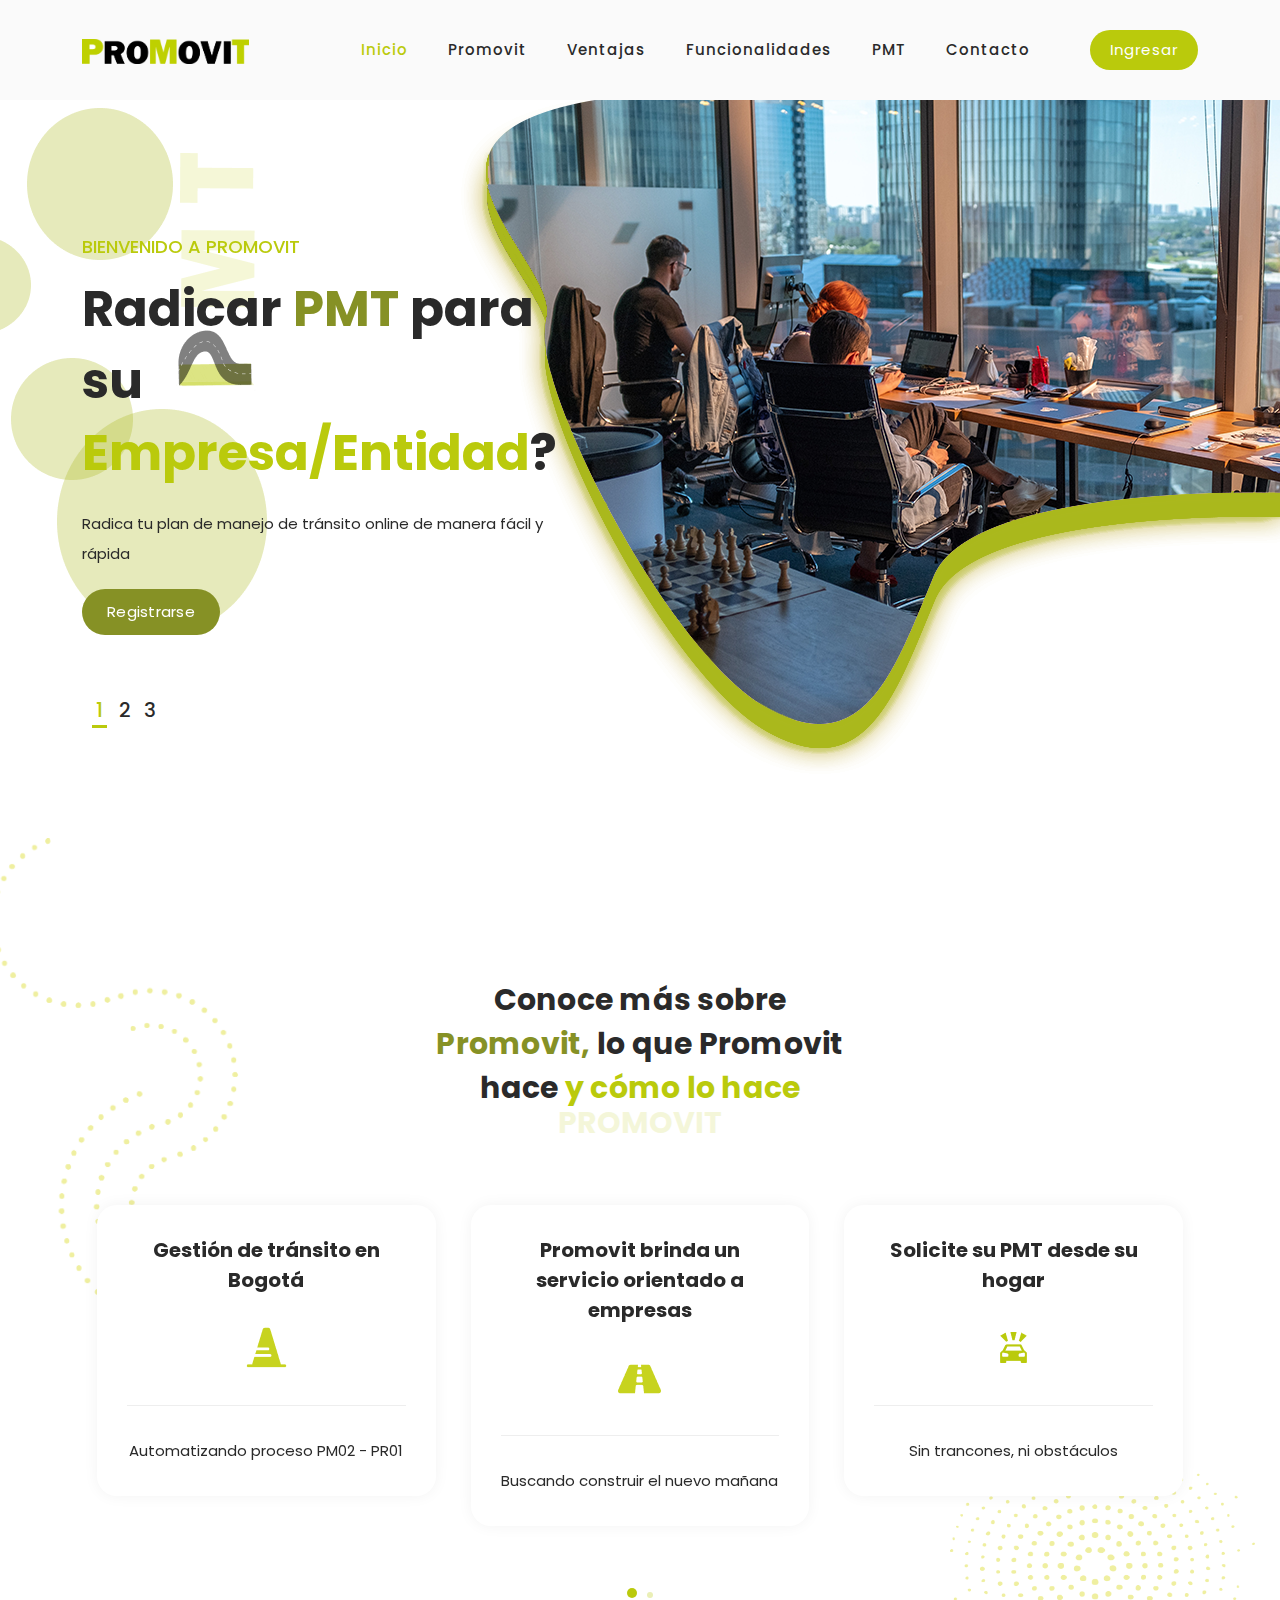
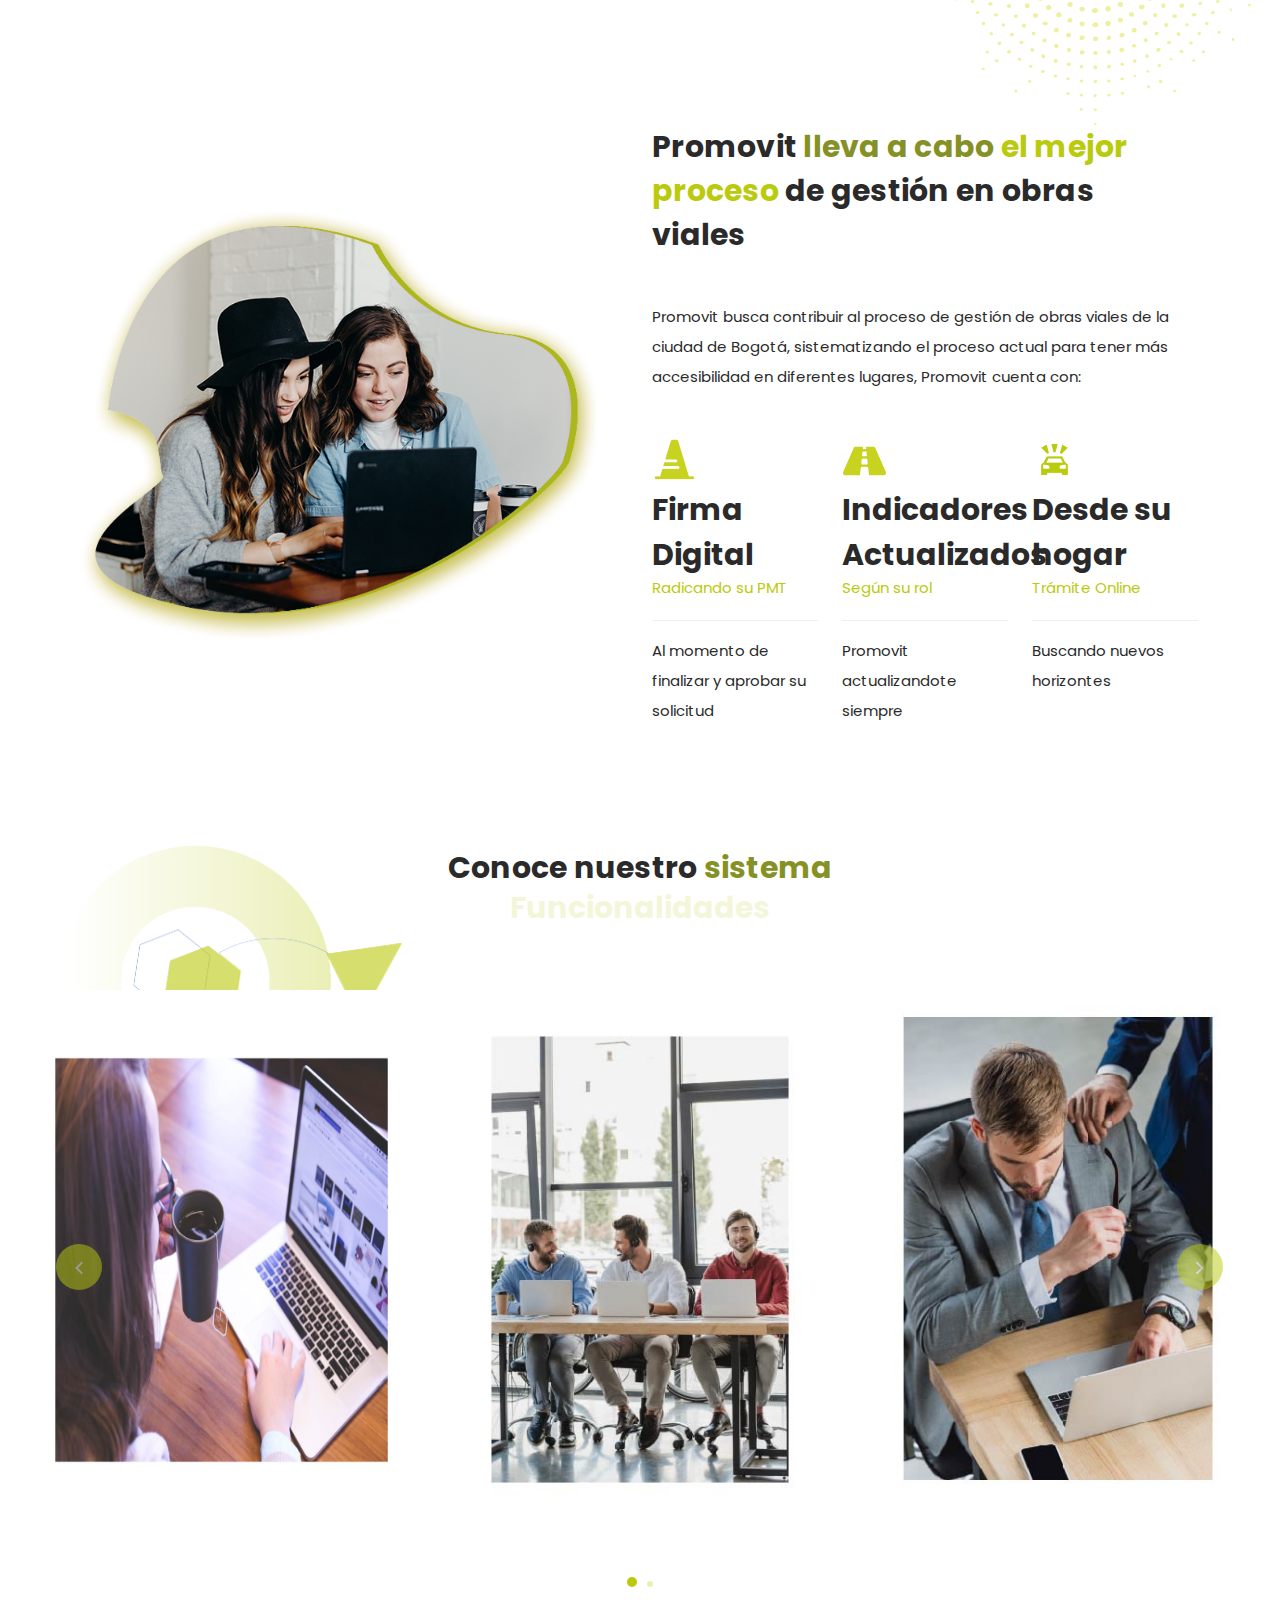
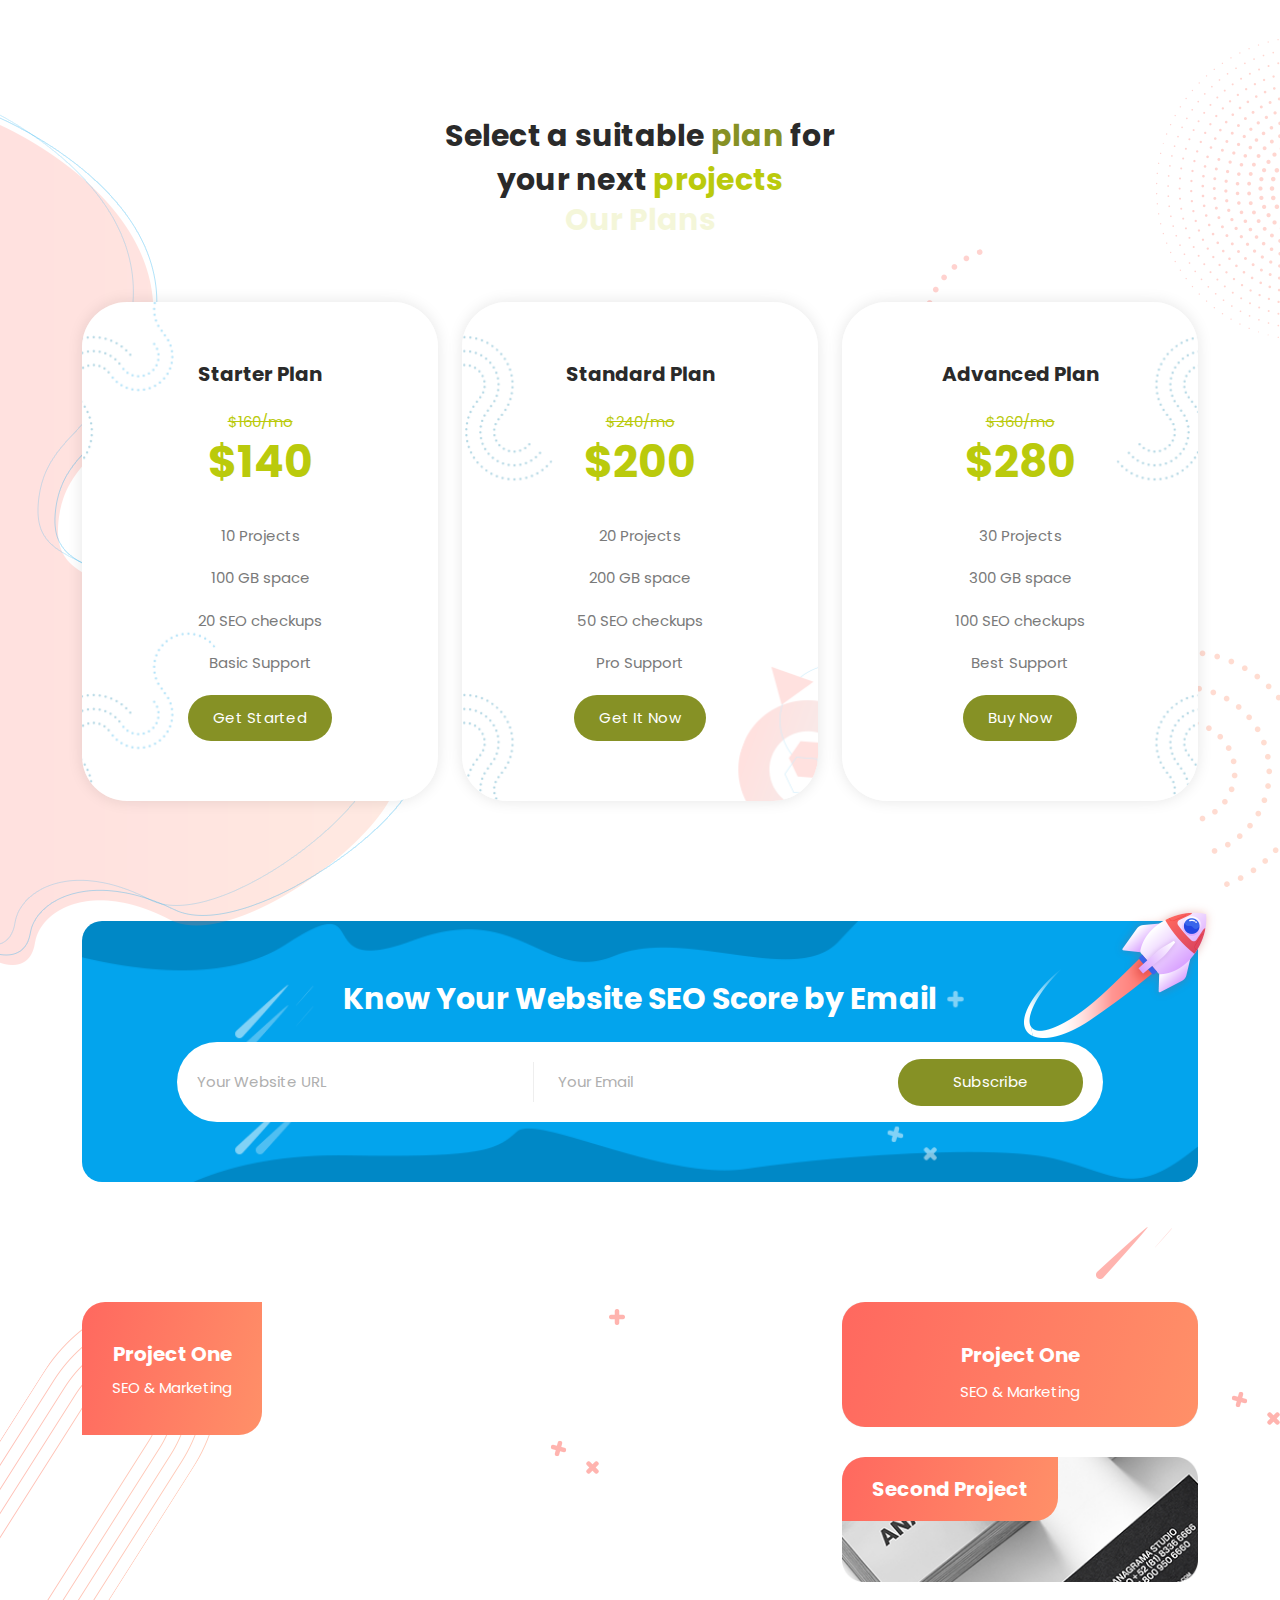
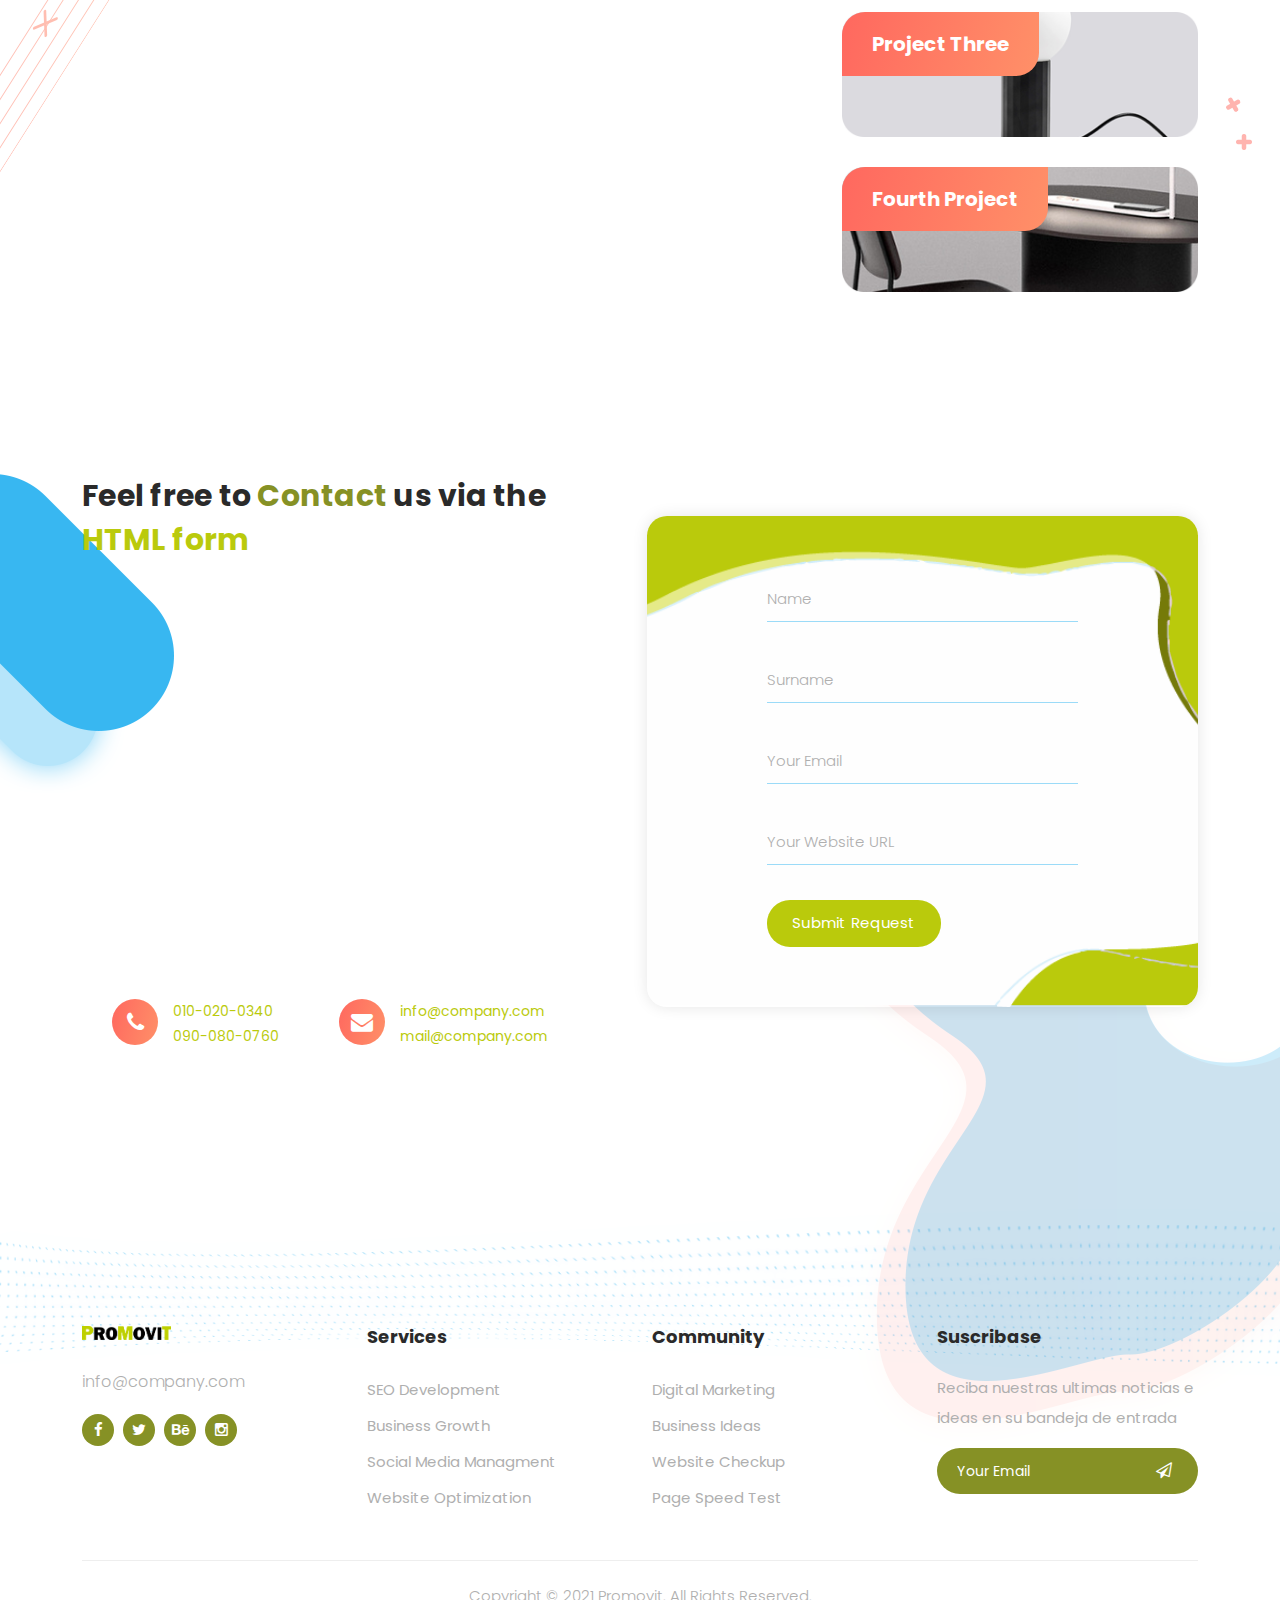
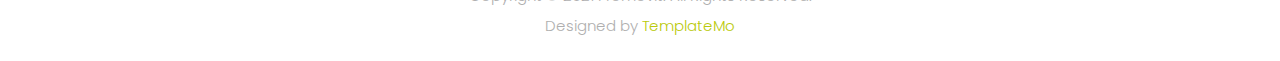
==== index.html @ 699c9194 "1. Se aumenta tamaño de logo 2. Corrección de ortografía 3. Se modifca redacción a tercera persona" ====
<!DOCTYPE html>
<html lang="en">

  <head>

    <meta charset="UTF-8">
    <meta name="viewport" content="width=device-width, initial-scale=1, shrink-to-fit=no">
    <meta name="description" content="">
    <meta name="author" content="">
    <link rel="icon" type="image/png" sizes="16x16" href="assets/images/favicon.png">
    <link rel="preconnect" href="https://fonts.gstatic.com">
    <link href="https://fonts.googleapis.com/css2?family=Poppins:wght@100;200;300;400;500;600;700;800;900&display=swap" rel="stylesheet">

    <title>Promovit</title>

    <!-- Bootstrap core CSS -->
    <link href="vendor/bootstrap/css/bootstrap.min.css" rel="stylesheet">


    <!-- Additional CSS Files -->
    <link rel="stylesheet" href="assets/css/fontawesome.css">
    <link rel="stylesheet" href="assets/css/templatemo-onix-digital.css">
    <link rel="stylesheet" href="assets/css/animated.css">
    <link rel="stylesheet" href="assets/css/owl.css">
<!--

TemplateMo 565 Onix Digital

https://templatemo.com/tm-565-onix-digital

-->
  </head>

<body>

  <!-- ***** Preloader Start ***** -->
  <div id="js-preloader" class="js-preloader">
    <div class="preloader-inner">
      <span class="dot"></span>
      <div class="dots">
        <span></span>
        <span></span>
        <span></span>
      </div>
    </div>
  </div>
  <!-- ***** Preloader End ***** -->

  <!-- ***** Header Area Start ***** -->
  <header class="header-area header-sticky wow slideInDown" data-wow-duration="0.75s" data-wow-delay="0s">
    <div class="container">
      <div class="row">
        <div class="col-12">
          <nav class="main-nav">
            <!-- ***** Logo Start ***** -->
            <a href="index.html" class="logo" style="width: 15%;">
              <img src="assets/images/logo.png">
            </a>
            <!-- ***** Logo End ***** -->
            <!-- ***** Menu Start ***** -->
            <ul class="nav">
              <li class="scroll-to-section"><a href="#top" class="active">Inicio</a></li>
              <li class="scroll-to-section"><a href="#services">Promovit</a></li>
              <li class="scroll-to-section"><a href="#about">Ventajas</a></li>
              <li class="scroll-to-section"><a href="#portfolio">Funcionalidades</a></li>
              <li class="scroll-to-section"><a href="#video">PMT</a></li> 
              <li class="scroll-to-section"><a href="#contact">Contacto</a></li> 
              <li class="scroll-to-section"><div class="main-red-button-hover"><a href="#contact">Ingresar</a></div></li> 
            </ul>        
            <a class='menu-trigger'>
                <span>Menú</span>
            </a>
            <!-- ***** Menu End ***** -->
          </nav>
        </div>
      </div>
    </div>
  </header>
  <!-- ***** Header Area End ***** -->

  <div class="main-banner" id="top">
    <div class="container">
      <div class="row">
        <div class="col-lg-12">
          <div class="row">
            <div class="col-lg-6 align-self-center">
              <div class="owl-carousel owl-banner">
                <div class="item header-text">
                  <h6>Bienvenido a Promovit</h6>
                  <h2>Radicar <em> PMT</em> para su <span>Empresa/Entidad</span>?</h2>
                  <p>Radica tu plan de manejo de tránsito online de manera fácil y rápida</p>
                  <div class="down-buttons">
                    <div class="main-blue-button-hover">
                      <a href="#contact">Registrarse</a>
                    </div>
                    
                  </div>
                </div>
                <div class="item header-text">
                  <h6>Rápido, fácil y seguro</h6>
                  <h2>Trámite <em>online</em> para <span>su comodidad</span></h2>
                  <p>Promovit te ayuda a sistematizar tus procesos</p>
                  <div class="down-buttons">
                    <div class="main-blue-button-hover">
                      <a href="#services">Nuestros servicios</a>
                    </div>
                    
                  </div>
                </div>
                <div class="item header-text">
                  <h6>Secretaría Distrital de Movilidad</h6>
                  <h2>Consulta <em>guía </em> de radicación <span>PMT</span></h2>
                  <p>Por favor <a rel="nofollow" href="https://www.movilidadbogota.gov.co/web/pmt" target="_blank">consulte guía</a> de radicación en la página oficial de la Secretaría Distrital de Movilidad</p>
                  <div class="down-buttons">
                    <div class="main-blue-button-hover">
                      <a href="#video">Guías de Radicación</a>
                    </div>
                    
                  </div>
                </div>
              </div>
            </div>
          </div>
        </div>
      </div>
    </div>
  </div>

  <div id="services" class="our-services section">
    <div class="services-right-dec">
      <img src="assets/images/services-right-dec.png" alt="">
    </div>
    <div class="container">
      <div class="services-left-dec">
        <img src="assets/images/services-left-dec.png" alt="">
      </div>
      <div class="row">
        <div class="col-lg-6 offset-lg-3">
          <div class="section-heading">
            <h2>Conoce más sobre <em>Promovit,</em> lo que Promovit hace <span>y cómo lo hace</span></h2>
            <span>PROMOVIT</span>
          </div>
        </div>
      </div>
      <div class="row">
        <div class="col-lg-12">
          <div class="owl-carousel owl-services">
            <div class="item">
            

              <h4>Gestión de tránsito en Bogotá</h4>
              <div class="icon"><img src="assets/images/service-icon-01.png" alt=""></div>
              <p>Automatizando proceso PM02 - PR01</p>
            </div>
            <div class="item">
              <h4>Promovit brinda un servicio orientado a empresas</h4>
              <div class="icon"><img src="assets/images/service-icon-02.png" alt=""></div>
              <p>Buscando construir el nuevo mañana</p>
            </div>
            <div class="item">
              <h4>Solicite su PMT desde su hogar</h4>
              <div class="icon"><img src="assets/images/service-icon-03.png" alt=""></div>
              <p>Sin trancones, ni obstáculos</p>
            </div>
            <div class="item">
              <h4>Promovit sistematiza tus procesos de gestión</h4>
              <div class="icon"><img src="assets/images/service-icon-04.png" alt=""></div>
              <p>Mejorando la gestión de tránsito y movilidad</p>
            </div>
            <div class="item">
              <h4>Promovit cuenta con última tecnología</h4>
              <div class="icon"><img src="assets/images/service-icon-05.png" alt=""></div>
              <p>Buscando una mejora continúa</p>
            </div>
            <div class="item">
              <h4>Conozca más sobre Promovit</h4>
              <div class="icon"><img src="assets/images/service-icon-06.png" alt=""></div>
              <p>Priorizate, Promovit se compromete a dar lo mejor</p>
            </div>
          </div>
        </div>
      </div>
    </div>
  </div>

  <div id="about" class="about-us section">
    <div class="container">
      <div class="row">
        <div class="col-lg-6 align-self-center">
          <div class="left-image">
            <img src="assets/images/about-left-image.png" alt="Two Girls working together">
          </div>
        </div>
        <div class="col-lg-6">
          <div class="section-heading">
            <h2>Promovit <em>lleva a cabo </em>  <span>el mejor proceso </span> de gestión en obras viales</h2>
            <p>Promovit busca contribuir al proceso de gestión de obras viales de la ciudad de Bogotá, sistematizando el proceso actual
               para tener más accesibilidad en diferentes lugares, Promovit cuenta con:</p>
           
              <div class="row">
              <div class="col-lg-4">
                <div class="fact-item">
                  <div class="count-area-content">
                    <div class="icon">
                      <img src="assets/images/service-icon-01.png" alt="">
                    </div>
                    <div class="count-digit">Firma Digital</div>
                    <div class="count-title">Radicando su PMT</div>
                    <p>Al momento de finalizar y aprobar su solicitud</p>
                  </div>
                </div>
              </div>
              <div class="col-lg-4">
                <div class="fact-item">
                  <div class="count-area-content">
                    <div class="icon">
                      <img src="assets/images/service-icon-02.png" alt="">
                    </div>
                    <div class="count-digit">Indicadores Actualizados</div>
                    <div class="count-title">Según su rol</div>
                    <p>Promovit actualizandote siempre</p>
                  </div>
                </div>
              </div>
              <div class="col-lg-4">
                <div class="fact-item">
                  <div class="count-area-content">
                    <div class="icon">
                      <img src="assets/images/service-icon-03.png" alt="">
                    </div>
                    <div class="count-digit">Desde su hogar</div>
                    <div class="count-title">Trámite Online</div>
                    <p>Buscando nuevos horizontes</p>
                  </div>
                </div>
              </div>
            </div>
          </div>
        </div>
      </div>
    </div>
  </div>

  <div id="portfolio" class="our-portfolio section">
    <div class="portfolio-left-dec">
      <img src="assets/images/portfolio-left-dec.png" alt="">
    </div>
    <div class="container">
      <div class="row">
        <div class="col-lg-6 offset-lg-3">
          <div class="section-heading">
            <h2>Conoce nuestro <em>sistema</em> </h2>
            <span>Funcionalidades</span>
          </div>
        </div>
      </div>
    </div>
    <div class="container-fluid">
      <div class="row">
        <div class="col-lg-12">
          <div class="owl-carousel owl-portfolio">
            <div class="item">
              <div class="thumb">
                <img src="assets/images/ssp095.jpg" alt="">
                <div class="hover-effect">
                  <div class="inner-content">
                    <a rel="sponsored" href="https://templatemo.com/tm-564-plot-listing" target="_parent"><h4>Radicación PMT's</h4></a>
                    <span>De forma online radica nuevos PMT's.</span>
                  </div>
                </div>
              </div>
            </div>
            <div class="item">
              <div class="thumb">
                <img src="assets/images/secutiry.jpg" alt="">
                <div class="hover-effect">
                  <div class="inner-content">
                    <a href="#"><h4>Gestión de usuarios</h4></a>
                    <span>Registra usuarios y asignale un rol de acuerdo al proceso que realicen.</span>
                  </div>
                </div>
              </div>
            </div>
            <div class="item">
              <div class="thumb">
                <img src="assets/images/revision.jpg" alt="">
                <div class="hover-effect">
                  <div class="inner-content">
                    <a rel="sponsored" href="https://templatemo.com/tm-562-space-dynamic" target="_parent"><h4>Revisión de PMT's</h4></a>
                    <span>Tus ingenieros podrán revisar de forma ágil y rápida los PMT's cargados</span>
                  </div>
                </div>
              </div>
            </div>
            <div class="item">
              <div class="thumb">
                <img src="assets/images/signed.jpg" alt="">
                <div class="hover-effect">
                  <div class="inner-content">
                    <a href="#"><h4>Firma digital</h4></a>
                    <span>Para que tus PMT's aprobados sean válidos, firmalos desde Promovit.</span>
                  </div>
                </div>
              </div>
            </div>
            <div class="item">
              <div class="thumb">
                <img src="assets/images/email.jpg" alt="">
                <div class="hover-effect">
                  <div class="inner-content">
                    <a href="#"><h4>Notificación PMT's aprobados</h4></a>
                    <span>Envía correo automático cuando un PMT sea aprobado.</span>
                  </div>
                </div>
              </div>
            </div>
            <div class="item">
              <div class="thumb">
                <img src="assets/images/indicador.jpg" alt="">
                <div class="hover-effect">
                  <div class="inner-content">
                    <a href="#"><h4>Indicadores</h4></a>
                    <span>Promovit te permite visualizar cuantos PMT's han sido aprobados, cuantos no o cuantos estan pendientes.</span>
                  </div>
                </div>
              </div>
            </div>
            
          </div>
        </div>
      </div>
    </div>
  </div>

  <div id="pricing" class="pricing-tables">
    <div class="tables-left-dec">
      <img src="assets/images/tables-left-dec.png" alt="">
    </div>
    <div class="tables-right-dec">
      <img src="assets/images/tables-right-dec.png" alt="">
    </div>
    <div class="container">
      <div class="row">
        <div class="col-lg-6 offset-lg-3">
          <div class="section-heading">
            <h2>Select a suitable <em>plan</em> for your next <span>projects</span></h2>
            <span>Our Plans</span>
          </div>
        </div>
      </div>
      <div class="row">
        <div class="col-lg-4">
          <div class="item first-item">
            <h4>Starter Plan</h4>
            <em>$160/mo</em>
            <span>$140</span>
            <ul>
              <li>10 Projects</li>
              <li>100 GB space</li>
              <li>20 SEO checkups</li>
              <li>Basic Support</li>
            </ul>
            <div class="main-blue-button-hover">
              <a href="#">Get Started</a>
            </div>
          </div>
        </div>
        <div class="col-lg-4">
          <div class="item second-item">
            <h4>Standard Plan</h4>
            <em>$240/mo</em>
            <span>$200</span>
            <ul>
              <li>20 Projects</li>
              <li>200 GB space</li>
              <li>50 SEO checkups</li>
              <li>Pro Support</li>
            </ul>
            <div class="main-blue-button-hover">
              <a href="#">Get it Now</a>
            </div>
          </div>
        </div>
        <div class="col-lg-4">
          <div class="item third-item">
            <h4>Advanced Plan</h4>
            <em>$360/mo</em>
            <span>$280</span>
            <ul>
              <li>30 Projects</li>
              <li>300 GB space</li>
              <li>100 SEO checkups</li>
              <li>Best Support</li>
            </ul>
            <div class="main-blue-button-hover">
              <a href="#">Buy Now</a>
            </div>
          </div>
        </div>
      </div>
    </div>
  </div>

  <div id="subscribe" class="subscribe">
    <div class="container">
      <div class="row">
        <div class="col-lg-12">
          <div class="inner-content">
            <div class="row">
              <div class="col-lg-10 offset-lg-1">
                <h2>Know Your Website SEO Score by Email</h2>
                <form id="subscribe" action="" method="get">
                  <input type="text" name="website" id="website" placeholder="Your Website URL" required="">
                  <input type="text" name="email" id="email" pattern="[^ @]*@[^ @]*" placeholder="Your Email" required="">
                  <button type="submit" id="form-submit" class="main-button ">Subscribe</button>
                </form>
              </div>
            </div>
          </div>
        </div>
      </div>
    </div>
  </div>

  <div id="video" class="our-videos section">
    <div class="videos-left-dec">
      <img src="assets/images/videos-left-dec.png" alt="">
    </div>
    <div class="videos-right-dec">
      <img src="assets/images/videos-right-dec.png" alt="">
    </div>
    <div class="container">
      <div class="row">
        <div class="col-lg-12">
          <div class="naccs">
            <div class="grid">
              <div class="row">
                <div class="col-lg-8">
                  <ul class="nacc">
                    <li class="active">
                      <div>
                        <div class="thumb">
                          <iframe width="100%" height="auto" src="https://www.youtube.com/embed/JynGuQx4a1Y" title="YouTube video player" frameborder="0" allow="accelerometer; autoplay; clipboard-write; encrypted-media; gyroscope; picture-in-picture" allowfullscreen></iframe>
                          <div class="overlay-effect">
                            <a href="#"><h4>Project One</h4></a>
                            <span>SEO &amp; Marketing</span>
                          </div>
                        </div>
                      </div>
                    </li>
                    <li>
                      <div>
                        <div class="thumb">
                          <iframe width="100%" height="auto" src="https://www.youtube.com/embed/RdJBSFpcO4M" title="YouTube video player" frameborder="0" allow="accelerometer; autoplay; clipboard-write; encrypted-media; gyroscope; picture-in-picture" allowfullscreen></iframe>
                          <div class="overlay-effect">
                            <a href="#"><h4>Second Project</h4></a>
                            <span>Advertising &amp; Marketing</span>
                          </div>
                        </div>
                      </div>
                    </li>
                    <li>
                      <div>
                        <div class="thumb">
                          <iframe width="100%" height="auto" src="https://www.youtube.com/embed/ZlfAjbQiL78" title="YouTube video player" frameborder="0" allow="accelerometer; autoplay; clipboard-write; encrypted-media; gyroscope; picture-in-picture" allowfullscreen></iframe>
                          <div class="overlay-effect">
                            <a href="#"><h4>Project Three</h4></a>
                            <span>Digital &amp; Marketing</span>
                          </div>
                        </div>
                      </div>
                    </li>
                    <li>
                      <div>
                        <div class="thumb">
                          <iframe width="100%" height="auto" src="https://www.youtube.com/embed/mx1WseE7-0Y" title="YouTube video player" frameborder="0" allow="accelerometer; autoplay; clipboard-write; encrypted-media; gyroscope; picture-in-picture" allowfullscreen></iframe>
                          <div class="overlay-effect">
                            <a href="#"><h4>Fourth Project</h4></a>
                            <span>SEO &amp; Advertising</span>
                          </div>
                        </div>
                      </div>
                    </li>
                  </ul>
                </div>
                <div class="col-lg-4">
                  <div class="menu">
                    <div class="active">
                      <div class="thumb">
                        <img src="assets/images/video-thumb-01.png" alt="">
                        <div class="inner-content">
                          <h4>Project One</h4>
                          <span>SEO &amp; Marketing</span>
                        </div>
                      </div>
                    </div>
                    <div>
                      <div class="thumb">
                        <img src="assets/images/video-thumb-02.png" alt="">
                        <div class="inner-content">
                          <h4>Second Project</h4>
                          <span>Advertising &amp; Marketing</span>
                        </div>
                      </div>
                    </div>
                    <div>
                      <div class="thumb">
                        <img src="assets/images/video-thumb-03.png" alt="Marketing">
                        <div class="inner-content">
                          <h4>Project Three</h4>
                          <span>Digital &amp; Marketing</span>
                        </div>
                      </div>
                    </div>
                    <div>
                      <div class="thumb">
                        <img src="assets/images/video-thumb-04.png" alt="SEO Work">
                        <div class="inner-content">
                          <h4>Fourth Project</h4>
                          <span>SEO &amp; Advertising</span>
                        </div>
                      </div>
                    </div>
                  </div>
                </div>             
              </div>
            </div>
          </div>
        </div>
      </div>
    </div>
  </div>

  <div id="contact" class="contact-us section">
    <div class="container">
      <div class="row">
        <div class="col-lg-7">
          <div class="section-heading">
            <h2>Feel free to <em>Contact</em> us via the <span>HTML form</span></h2>
            <div id="map">
              <iframe src="https://maps.google.com/maps?q=Av.+L%C3%BAcio+Costa,+Rio+de+Janeiro+-+RJ,+Brazil&t=&z=13&ie=UTF8&iwloc=&output=embed" width="100%" height="360px" frameborder="0" style="border:0" allowfullscreen=""></iframe>
            </div>
            <div class="info">
              <span><i class="fa fa-phone"></i> <a href="#">010-020-0340<br>090-080-0760</a></span>
              <span><i class="fa fa-envelope"></i> <a href="#">info@company.com<br>mail@company.com</a></span>
            </div>
          </div>
        </div>
        <div class="col-lg-5 align-self-center">
          <form id="contact" action="" method="get">
            <div class="row">
              <div class="col-lg-12">
                <fieldset>
                  <input type="name" name="name" id="name" placeholder="Name" autocomplete="on" required>
                </fieldset>
              </div>
              <div class="col-lg-12">
                <fieldset>
                  <input type="surname" name="surname" id="surname" placeholder="Surname" autocomplete="on" required>
                </fieldset>
              </div>
              <div class="col-lg-12">
                <fieldset>
                  <input type="text" name="email" id="email" pattern="[^ @]*@[^ @]*" placeholder="Your Email" required="">
                </fieldset>
              </div>
              <div class="col-lg-12">
                <fieldset>
                  <input type="text" name="website" id="website" placeholder="Your Website URL" required="">
                </fieldset>
              </div>
              <div class="col-lg-12">
                <fieldset>
                  <button type="submit" id="form-submit" class="main-button">Submit Request</button>
                </fieldset>
              </div>
            </div>
          </form>
        </div>
      </div>
    </div>
    <div class="contact-dec">
      <img src="assets/images/contact-dec.png" alt="">
    </div>
    <div class="contact-left-dec">
      <img src="assets/images/contact-left-dec.png" alt="">
    </div>
  </div>

  <div class="footer-dec">
    <img src="assets/images/footer-dec.png" alt="">
  </div>

  <footer>
    <div class="container">
      <div class="row">
        <div class="col-lg-3">
          <div class="about footer-item">
            <div class="logo">
              <a href="#"><img src="assets/images/logo.png" alt="Onix Digital TemplateMo"></a>
            </div>
            <a href="#">info@company.com</a>
            <ul>
              <li><a href="#"><i class="fa fa-facebook"></i></a></li>
              <li><a href="#"><i class="fa fa-twitter"></i></a></li>
              <li><a href="#"><i class="fa fa-behance"></i></a></li>
              <li><a href="#"><i class="fa fa-instagram"></i></a></li>
            </ul>
          </div>
        </div>
        <div class="col-lg-3">
          <div class="services footer-item">
            <h4>Services</h4>
            <ul>
              <li><a href="#">SEO Development</a></li>
              <li><a href="#">Business Growth</a></li>
              <li><a href="#">Social Media Managment</a></li>
              <li><a href="#">Website Optimization</a></li>
            </ul>
          </div>
        </div>
        <div class="col-lg-3">
          <div class="community footer-item">
            <h4>Community</h4>
            <ul>
              <li><a href="#">Digital Marketing</a></li>
              <li><a href="#">Business Ideas</a></li>
              <li><a href="#">Website Checkup</a></li>
              <li><a href="#">Page Speed Test</a></li>
            </ul>
          </div>
        </div>
        <div class="col-lg-3">
          <div class="subscribe-newsletters footer-item">
            <h4>Suscribase</h4>
            <p>Reciba nuestras ultimas noticias e ideas en su bandeja de entrada</p>
            <form action="#" method="get">
              <input type="text" name="email" id="email" pattern="[^ @]*@[^ @]*" placeholder="Your Email" required="">
              <button type="submit" id="form-submit" class="main-button "><i class="fa fa-paper-plane-o"></i></button>
            </form>
          </div>
        </div>
        <div class="col-lg-12">
          <div class="copyright">
            <p>Copyright © 2021 Promovit. All Rights Reserved. 
            <br>
            Designed by <a rel="nofollow" href="https://templatemo.com" title="free CSS templates">TemplateMo</a></p>
          </div>
        </div>
      </div>
    </div>
  </footer>

  <!-- Scripts -->
  <script src="vendor/jquery/jquery.min.js"></script>
  <script src="vendor/bootstrap/js/bootstrap.bundle.min.js"></script>
  <script src="assets/js/owl-carousel.js"></script>
  <script src="assets/js/animation.js"></script>
  <script src="assets/js/imagesloaded.js"></script>
  <script src="assets/js/custom.js"></script>

  <script>
  // Acc
    $(document).on("click", ".naccs .menu div", function() {
      var numberIndex = $(this).index();

      if (!$(this).is("active")) {
          $(".naccs .menu div").removeClass("active");
          $(".naccs ul li").removeClass("active");

          $(this).addClass("active");
          $(".naccs ul").find("li:eq(" + numberIndex + ")").addClass("active");

          var listItemHeight = $(".naccs ul")
            .find("li:eq(" + numberIndex + ")")
            .innerHeight();
          $(".naccs ul").height(listItemHeight + "px");
        }
    });
  </script>
</body>
</html>
---- assets/css/templatemo-onix-digital.css ----
/*

TemplateMo 565 Onix Digital

https://templatemo.com/tm-565-onix-digital


------------------------------------------------
Table of contents
------------------------------------------------
01. font & reset css
02. reset
03. global styles
04. header
05. banner
06. features
07. testimonials
08. contact
09. footer
10. preloader
11. search
12. portfolio

--------------------------------------------- */
/* 
---------------------------------------------
font & reset css
--------------------------------------------- 
*/
@import url('https://fonts.googleapis.com/css2?family=Poppins:wght@100;200;300;400;500;600;700;800;900&display=swap');
/* 
---------------------------------------------
reset
--------------------------------------------- 
*/
html, body, div, span, applet, object, iframe, h1, h2, h3, h4, h5, h6, p, blockquote, div
pre, a, abbr, acronym, address, big, cite, code, del, dfn, em, font, img, ins, kbd, q,
s, samp, small, strike, strong, sub, sup, tt, var, b, u, i, center, dl, dt, dd, ol, ul, li,
figure, header, nav, section, article, aside, footer, figcaption {
  margin: 0;
  padding: 0;
  border: 0;
  outline: 0;
}

/* clear fix */
.grid:after {
  content: '';
  display: block;
  clear: both;
}

/* ---- .grid-item ---- */

.grid-sizer,
.grid-item {
  width: 50%;
}

.grid-item {
  float: left;
}

.grid-item img {
  display: block;
  max-width: 100%;
}

.clearfix:after {
  content: ".";
  display: block;
  clear: both;
  visibility: hidden;
  line-height: 0;
  height: 0;
}

.clearfix {
  display: inline-block;
}

html[xmlns] .clearfix {
  display: block;
}

* html .clearfix {
  height: 1%;
}

ul, li {
  padding: 0;
  margin: 0;
  list-style: none;
}

header, nav, section, article, aside, footer, hgroup {
  display: block;
}

* {
  box-sizing: border-box;
}

html, body {
  font-family: 'Poppins', sans-serif;
  font-weight: 400;
  background-color: #fff;
  -ms-text-size-adjust: 100%;
  -webkit-font-smoothing: antialiased;
  -moz-osx-font-smoothing: grayscale;
}

a {
  text-decoration: none !important;
}

h1, h2, h3, h4, h5, h6 {
  margin-top: 0px;
  margin-bottom: 0px;
}

ul {
  margin-bottom: 0px;
}

p {
  font-size: 15px;
  line-height: 30px;
  color: #2a2a2a;
}

img {
  width: 100%;
  overflow: hidden;
}

/* 
---------------------------------------------
global styles
--------------------------------------------- 
*/
html,
body {
  background: #fff;
  font-family: 'Poppins', sans-serif;
}

::selection {
  background: #869125;
  color: #fff;
}

::-moz-selection {
  background: #869125;
  color: #fff;
}

@media (max-width: 991px) {
  html, body {
    overflow-x: hidden;
  }
  .mobile-top-fix {
    margin-top: 30px;
    margin-bottom: 0px;
  }
  .mobile-bottom-fix {
    margin-bottom: 30px;
  }
  .mobile-bottom-fix-big {
    margin-bottom: 60px;
  }
}

.page-section {
  margin-top: 120px;
}

.section-heading h2 {
  font-size: 30px;
  /* text-transform: capitalize; */
  color: #2a2a2a;
  font-weight: 700;
  letter-spacing: 0.25px;
  position: relative;
  z-index: 2;
  line-height: 44px;
  margin-bottom: -5px;
}

.section-heading h2 em {
  font-style: normal;
  color: #869125;
}

.section-heading h2 span {
  color: #BACA0C;
  font-weight: 700;
  opacity: 1;
  /* text-transform: capitalize; */
}

.section-heading span {
  font-size: 30px;
  /* text-transform: uppercase; */
  font-weight: 700;
  color: #BACA0C;
  opacity: 0.15;
}

.main-blue-button a {
  display: inline-block;
  background-color: #869125;
  font-size: 15px;
  font-weight: 400;
  color: #fff;
  text-transform: capitalize;
  padding: 12px 25px;
  border-radius: 23px;
  letter-spacing: 0.25px;
}

.main-blue-button-hover a {
  display: inline-block;
  background-color: #869125;
  font-size: 15px;
  font-weight: 400;
  color: #fff;
  text-transform: capitalize;
  padding: 12px 25px;
  border-radius: 23px;
  letter-spacing: 0.25px;
  transition: all .3s;
}

.main-blue-button-hover a:hover {
  background-color: #BACA0C;
}

.main-red-button a {
  display: inline-block;
  background-color: #BACA0C;
  font-size: 15px;
  font-weight: 400;
  color: #fff;
  text-transform: capitalize;
  padding: 12px 25px;
  border-radius: 23px;
  letter-spacing: 0.25px;
}

.main-red-button-hover a {
  display: inline-block;
  background-color: #BACA0C;
  font-size: 15px;
  font-weight: 400;
  color: #fff;
  text-transform: capitalize;
  padding: 12px 25px;
  border-radius: 23px;
  letter-spacing: 0.25px;
  transition: all .3s;
}

.main-red-button-hover a:hover {
  background-color: #869125;
}

.main-white-button a {
  display: inline-block;
  background-color: #fff;
  font-size: 15px;
  font-weight: 400;
  color: #BACA0C;
  text-transform: capitalize;
  padding: 12px 25px;
  border-radius: 23px;
  letter-spacing: 0.25px;
}

/* 
---------------------------------------------
header
--------------------------------------------- 
*/

.background-header {
  background-color: #fff!important;
  height: 80px!important;
  position: fixed!important;
  top: 0px;
  left: 0px;
  right: 0px;
  box-shadow: 0px 0px 10px rgba(0,0,0,0.15)!important;
}

.background-header .logo,
.background-header .main-nav .nav li a {
  color: #1e1e1e!important;
}

.background-header .main-nav .nav li:hover a {
  color: #BACA0C!important;
}

.background-header .nav li a.active {
  color: #BACA0C!important;
}

.header-area {
  background-color: #fafafa;
  position: absolute;
  top: 0px;
  left: 0px;
  right: 0px;
  z-index: 100;
  height: 100px;
  -webkit-transition: all .5s ease 0s;
  -moz-transition: all .5s ease 0s;
  -o-transition: all .5s ease 0s;
  transition: all .5s ease 0s;
}

.header-area .main-nav {
  min-height: 80px;
  background: transparent;
}

.header-area .main-nav .logo {
  line-height: 100px;
  color: #fff;
  font-size: 28px;
  font-weight: 700;
  text-transform: uppercase;
  letter-spacing: 2px;
  float: left;
  -webkit-transition: all 0.3s ease 0s;
  -moz-transition: all 0.3s ease 0s;
  -o-transition: all 0.3s ease 0s;
  transition: all 0.3s ease 0s;
}

.background-header .main-nav .logo {
  line-height: 75px;
}

.background-header .main-nav .nav {
  margin-top: 20px !important;
}

.header-area .main-nav .nav {
  float: right;
  margin-top: 30px;
  margin-right: 0px;
  background-color: transparent;
  -webkit-transition: all 0.3s ease 0s;
  -moz-transition: all 0.3s ease 0s;
  -o-transition: all 0.3s ease 0s;
  transition: all 0.3s ease 0s;
  position: relative;
  z-index: 999;
}

.header-area .main-nav .nav li {
  padding-left: 20px;
  padding-right: 20px;
}

.header-area .main-nav .nav li:last-child {
  padding-right: 0px;
  padding-left: 40px;
}

.header-area .main-nav .nav li:last-child a ,
.background-header .main-nav .nav li:last-child a {
  color: #fff !important;
  padding: 0px 20px;
  font-weight: 400;
}

.header-area .main-nav .nav li:last-child a:hover,
.header-area .main-nav .nav li:last-child a.active {
  color: #fff !important;
}

.header-area .main-nav .nav li:last-child .main-red-button-hover a:hover,
.background-header .main-nav .nav li:last-child .main-red-button-hover a:hover {
  background-color: rgb(138, 138, 138) !important; 
}

.header-area .main-nav .nav li a {
  display: block;
  font-weight: 500;
  font-size: 15px;
  color: #2a2a2a;
  text-transform: capitalize;
  -webkit-transition: all 0.3s ease 0s;
  -moz-transition: all 0.3s ease 0s;
  -o-transition: all 0.3s ease 0s;
  transition: all 0.3s ease 0s;
  height: 40px;
  line-height: 40px;
  border: transparent;
  letter-spacing: 1px;
}

.header-area .main-nav .nav li a {
  color: #2a2a2a;
}

.header-area .main-nav .nav li:hover a,
.header-area .main-nav .nav li a.active {
  color: #BACA0C!important;
}

.background-header .main-nav .nav li:hover a,
.background-header .main-nav .nav li a.active {
  color: #BACA0C!important;
  opacity: 1;
}

.header-area .main-nav .nav li.submenu {
  position: relative;
  padding-right: 30px;
}

.header-area .main-nav .nav li.submenu:after {
  font-family: FontAwesome;
  content: "\f107";
  font-size: 12px;
  color: #2a2a2a;
  position: absolute;
  right: 18px;
  top: 12px;
}

.background-header .main-nav .nav li.submenu:after {
  color: #2a2a2a;
}

.header-area .main-nav .nav li.submenu ul {
  position: absolute;
  width: 200px;
  box-shadow: 0 2px 28px 0 rgba(0, 0, 0, 0.06);
  overflow: hidden;
  top: 50px;
  opacity: 0;
  transform: translateY(+2em);
  visibility: hidden;
  z-index: -1;
  transition: all 0.3s ease-in-out 0s, visibility 0s linear 0.3s, z-index 0s linear 0.01s;
}

.header-area .main-nav .nav li.submenu ul li {
  margin-left: 0px;
  padding-left: 0px;
  padding-right: 0px;
}

.header-area .main-nav .nav li.submenu ul li a {
  opacity: 1;
  display: block;
  background: #f7f7f7;
  color: #2a2a2a!important;
  padding-left: 20px;
  height: 40px;
  line-height: 40px;
  -webkit-transition: all 0.3s ease 0s;
  -moz-transition: all 0.3s ease 0s;
  -o-transition: all 0.3s ease 0s;
  transition: all 0.3s ease 0s;
  position: relative;
  font-size: 13px;
  font-weight: 400;
  border-bottom: 1px solid #eee;
}

.header-area .main-nav .nav li.submenu ul li a:hover {
  background: #fff;
  color: #BACA0C!important;
  padding-left: 25px;
}

.header-area .main-nav .nav li.submenu ul li a:hover:before {
  width: 3px;
}

.header-area .main-nav .nav li.submenu:hover ul {
  visibility: visible;
  opacity: 1;
  z-index: 1;
  transform: translateY(0%);
  transition-delay: 0s, 0s, 0.3s;
}

.header-area .main-nav .menu-trigger {
  cursor: pointer;
  display: block;
  position: absolute;
  top: 33px;
  width: 32px;
  height: 40px;
  text-indent: -9999em;
  z-index: 99;
  right: 40px;
  display: none;
}

.background-header .main-nav .menu-trigger {
  top: 23px;
}

.header-area .main-nav .menu-trigger span,
.header-area .main-nav .menu-trigger span:before,
.header-area .main-nav .menu-trigger span:after {
  -moz-transition: all 0.4s;
  -o-transition: all 0.4s;
  -webkit-transition: all 0.4s;
  transition: all 0.4s;
  background-color: #1e1e1e;
  display: block;
  position: absolute;
  width: 30px;
  height: 2px;
  left: 0;
}

.background-header .main-nav .menu-trigger span,
.background-header .main-nav .menu-trigger span:before,
.background-header .main-nav .menu-trigger span:after {
  background-color: #1e1e1e;
}

.header-area .main-nav .menu-trigger span:before,
.header-area .main-nav .menu-trigger span:after {
  -moz-transition: all 0.4s;
  -o-transition: all 0.4s;
  -webkit-transition: all 0.4s;
  transition: all 0.4s;
  background-color: #1e1e1e;
  display: block;
  position: absolute;
  width: 30px;
  height: 2px;
  left: 0;
  width: 75%;
}

.background-header .main-nav .menu-trigger span:before,
.background-header .main-nav .menu-trigger span:after {
  background-color: #1e1e1e;
}

.header-area .main-nav .menu-trigger span:before,
.header-area .main-nav .menu-trigger span:after {
  content: "";
}

.header-area .main-nav .menu-trigger span {
  top: 16px;
}

.header-area .main-nav .menu-trigger span:before {
  -moz-transform-origin: 33% 100%;
  -ms-transform-origin: 33% 100%;
  -webkit-transform-origin: 33% 100%;
  transform-origin: 33% 100%;
  top: -10px;
  z-index: 10;
}

.header-area .main-nav .menu-trigger span:after {
  -moz-transform-origin: 33% 0;
  -ms-transform-origin: 33% 0;
  -webkit-transform-origin: 33% 0;
  transform-origin: 33% 0;
  top: 10px;
}

.header-area .main-nav .menu-trigger.active span,
.header-area .main-nav .menu-trigger.active span:before,
.header-area .main-nav .menu-trigger.active span:after {
  background-color: transparent;
  width: 100%;
}

.header-area .main-nav .menu-trigger.active span:before {
  -moz-transform: translateY(6px) translateX(1px) rotate(45deg);
  -ms-transform: translateY(6px) translateX(1px) rotate(45deg);
  -webkit-transform: translateY(6px) translateX(1px) rotate(45deg);
  transform: translateY(6px) translateX(1px) rotate(45deg);
  background-color: #1e1e1e;
}

.background-header .main-nav .menu-trigger.active span:before {
  background-color: #1e1e1e;
}

.header-area .main-nav .menu-trigger.active span:after {
  -moz-transform: translateY(-6px) translateX(1px) rotate(-45deg);
  -ms-transform: translateY(-6px) translateX(1px) rotate(-45deg);
  -webkit-transform: translateY(-6px) translateX(1px) rotate(-45deg);
  transform: translateY(-6px) translateX(1px) rotate(-45deg);
  background-color: #1e1e1e;
}

.background-header .main-nav .menu-trigger.active span:after {
  background-color: #1e1e1e;
}

.header-area.header-sticky {
  min-height: 80px;
}

.header-area .nav {
  margin-top: 30px;
}

.header-area.header-sticky .nav li a.active {
  color: #BACA0C;
}

@media (max-width: 1200px) {
  .header-area .main-nav .nav li {
    padding-left: 12px;
    padding-right: 12px;
  }
  .header-area .main-nav:before {
    display: none;
  }
}

@media (max-width: 992px) {
  .header-area .main-nav .nav li:last-child  ,
  .background-header .main-nav .nav li:last-child {
    display: none;
  }
  .header-area .main-nav .nav li:nth-child(6),
  .background-header .main-nav .nav li:nth-child(6) {
    padding-right: 0px;
  }
}

@media (max-width: 767px) {
  .background-header .main-nav .nav {
    margin-top: 80px !important;
  }
  .header-area .main-nav .logo {
    color: #1e1e1e;
  }
  .header-area.header-sticky .nav li a:hover,
  .header-area.header-sticky .nav li a.active {
    color: #BACA0C!important;
    opacity: 1;
  }
  .header-area.header-sticky .nav li.search-icon a {
    width: 100%;
  }
  .header-area {
    background-color: #f7f7f7;
    padding: 0px 15px;
    height: 100px;
    box-shadow: none;
    text-align: center;
  }
  .header-area .container {
    padding: 0px;
  }
  .header-area .logo {
    margin-left: 30px;
  }
  .header-area .menu-trigger {
    display: block !important;
  }
  .header-area .main-nav {
    overflow: hidden;
  }
  .header-area .main-nav .nav {
    float: none;
    width: 100%;
    display: none;
    -webkit-transition: all 0s ease 0s;
    -moz-transition: all 0s ease 0s;
    -o-transition: all 0s ease 0s;
    transition: all 0s ease 0s;
    margin-left: 0px;
  }
  .background-header .nav {
    margin-top: 80px;
  }
  .header-area .main-nav .nav li:first-child {
    border-top: 1px solid #eee;
  }
  .header-area.header-sticky .nav {
    margin-top: 100px;
  }
  .header-area .main-nav .nav li {
    width: 100%;
    background: #fff;
    border-bottom: 1px solid #e7e7e7;
    padding-left: 0px !important;
    padding-right: 0px !important;
  }
  .header-area .main-nav .nav li a {
    height: 50px !important;
    line-height: 50px !important;
    padding: 0px !important;
    border: none !important;
    background: #f7f7f7 !important;
    color: #191a20 !important;
  }
  .header-area .main-nav .nav li a:hover {
    background: #eee !important;
    color: #BACA0C!important;
  }
  .header-area .main-nav .nav li.submenu ul {
    position: relative;
    visibility: inherit;
    opacity: 1;
    z-index: 1;
    transform: translateY(0%);
    transition-delay: 0s, 0s, 0.3s;
    top: 0px;
    width: 100%;
    box-shadow: none;
    height: 0px;
  }
  .header-area .main-nav .nav li.submenu ul li a {
    font-size: 12px;
    font-weight: 400;
  }
  .header-area .main-nav .nav li.submenu ul li a:hover:before {
    width: 0px;
  }
  .header-area .main-nav .nav li.submenu ul.active {
    height: auto !important;
  }
  .header-area .main-nav .nav li.submenu:after {
    color: #3B566E;
    right: 25px;
    font-size: 14px;
    top: 15px;
  }
  .header-area .main-nav .nav li.submenu:hover ul, .header-area .main-nav .nav li.submenu:focus ul {
    height: 0px;
  }
}

@media (min-width: 767px) {
  .header-area .main-nav .nav {
    display: flex !important;
  }
}

/* 
---------------------------------------------
preloader
--------------------------------------------- 
*/

.js-preloader {
    position: fixed;
    top: 0;
    left: 0;
    right: 0;
    bottom: 0;
    background-color: #fff;
    display: -webkit-box;
    display: flex;
    -webkit-box-align: center;
    align-items: center;
    -webkit-box-pack: center;
    justify-content: center;
    opacity: 1;
    visibility: visible;
    z-index: 9999;
    -webkit-transition: opacity 0.25s ease;
    transition: opacity 0.25s ease;
}

.js-preloader.loaded {
    opacity: 0;
    visibility: hidden;
    pointer-events: none;
}

@-webkit-keyframes dot {
    50% {
        -webkit-transform: translateX(96px);
        transform: translateX(96px);
    }
}

@keyframes dot {
    50% {
        -webkit-transform: translateX(96px);
        transform: translateX(96px);
    }
}

@-webkit-keyframes dots {
    50% {
        -webkit-transform: translateX(-31px);
        transform: translateX(-31px);
    }
}

@keyframes dots {
    50% {
        -webkit-transform: translateX(-31px);
        transform: translateX(-31px);
    }
}

.preloader-inner {
    position: relative;
    width: 142px;
    height: 40px;
    background: #fff;
}

.preloader-inner .dot {
    position: absolute;
    width: 16px;
    height: 16px;
    top: 12px;
    left: 15px;
    background: #BACA0C;
    border-radius: 50%;
    -webkit-transform: translateX(0);
    transform: translateX(0);
    -webkit-animation: dot 2.8s infinite;
    animation: dot 2.8s infinite;
}

.preloader-inner .dots {
    -webkit-transform: translateX(0);
    transform: translateX(0);
    margin-top: 12px;
    margin-left: 31px;
    -webkit-animation: dots 2.8s infinite;
    animation: dots 2.8s infinite;
}

.preloader-inner .dots span {
    display: block;
    float: left;
    width: 16px;
    height: 16px;
    margin-left: 16px;
    background: #BACA0C;
    border-radius: 50%;
}



/* 
---------------------------------------------
Banner Style
--------------------------------------------- 
*/

.main-banner {
  background-repeat: no-repeat;
  background-position: center center;
  background-size: cover;
  padding: 236px 0px 130px 0px;
  position: relative;
  overflow: hidden;
}

.main-banner:after {
  content: '';
  background-image: url(../images/baner-dec-left.png);
  background-repeat: no-repeat;
  position: absolute;
  left: 0;
  top: 100px;
  width: 267px;
  height: 532px;
}

.main-banner:before {
  content: '';
  background-image: url(../images/banner-right-image.png);
  background-repeat: no-repeat;
  background-size: cover;
  position: absolute;
  right: 0;
  top: 100px;
  width: 819px;
  height: 674px;
}

.main-banner .item {
  margin-right: 45px;
}

.main-banner .item h6 {
  text-transform: uppercase;
  font-size: 18px;
  color: #BACA0C;
  margin-bottom: 15px;
}

.main-banner .item h2 {
  font-size: 50px;
  font-weight: 700;
  color: #2a2a2a;
  line-height: 72px;
}

.main-banner .item h2 em {
  color: #869125;
  font-style: normal;
}

.main-banner .item h2 span {
  color: #BACA0C;
}

.main-banner .item p {
  margin: 20px 0px;
}

.main-banner .item .down-buttons {
  display: inline-flex;
}

.main-banner .item .down-buttons .call-button i {
  margin-right: 5px;
  width: 46px;
  height: 46px;
  display: inline-block;
  text-align: center;
  line-height: 46px;
  border-radius: 50%;
  background: rgb(255,104,95);
  background: linear-gradient(105deg, rgba(255,104,95,1) 0%, rgba(255,144,104,1) 100%);
  color: #fff;
  font-size: 20px;
}

.main-banner .item .down-buttons .call-button a {
  color: #BACA0C;
  font-size: 15px;
  font-weight: 500;
  margin-left: 30px;
}

.main-banner .owl-dots {
  margin-top: 60px;
  counter-reset: dots;
}

.main-banner .owl-dot:before {
  counter-increment:dots;
  content: counter(dots);
  font-size: 20px;
  font-weight: 500;
  margin-left: 10px;
  color: #2a2a2a;
  width: 15px;
  display: inline-block;
  text-align: center;
  border-bottom: 3px solid transparent;
  transition: all .5s;
}

.main-banner .active:before {
  color: #BACA0C;
  border-bottom: 3px solid #BACA0C;
}


/* 
---------------------------------------------
Services Style
--------------------------------------------- 
*/

.our-services .services-left-dec img {
  width: 387px;
  height: 638px;
  left: -80px;
  top: -140px;
  position: absolute;
  z-index: 1;
}

.our-services .services-right-dec img {
  width: 305px;
  height: 305px;
  right: 25px;
  bottom: -120px;
  position: absolute;
  z-index: 1;
}

.our-services .container {
  position: relative;
}

.our-services {
  position: relative;
  margin-top: 0px;
  padding-top: 120px;
}

.our-services .section-heading {
  text-align: center;
  margin-bottom: 45px;
}

.our-services .section-heading h2 {
  margin: 0px 60px;
  margin-bottom: -10px;
}

.our-services .item {
  text-align: center;
  margin: 15px;
  border-radius: 20px;
  background-color: #fff;
  padding: 30px;
  box-shadow: 0px 0px 15px rgba(0,0,0,0.05);
}

.our-services .item h4 {
  font-size: 20px;
  font-weight: 700;
  color: #2a2a2a;
  margin-bottom: 30px;
  line-height: 30px;
}

.our-services .item .icon {
  width: 45px;
  height: 45px;
  margin: 0 auto;
}

.our-services .item p {
  margin-top: 35px;
  padding-top: 30px;
  border-top: 1px solid #eee;
}

.our-services .owl-dots {
  text-align: center;
  margin-top: 40px;
}
.our-services .owl-dots .owl-dot {
  width: 6px;
  height: 6px;
  background-color: #BACA0C;
  border-radius: 50%;
  opacity: 0.3;
  margin: 0px 5px;
}

.our-services .owl-dots .active {
  opacity: 1;
  width: 10px;
  height: 10px;
}


/* 
---------------------------------------------
About
--------------------------------------------- 
*/

.about-us {
  margin-top: 0px;
  padding-top: 120px;
}

.about-us .left-image {
  margin-right: 30px;
}

.about-us .section-heading h2 {
  margin-right: 60px;
}

.about-us .section-heading p {
  margin-top: 50px;
}

.about-us .fact-item .icon {
  width: 45px;
  height: 45px;
}

.about-us .fact-item {
  margin-top: 45px;
}

.about-us .fact-item .count-digit {
  font-size: 30px;
  font-weight: 700;
  color: #2a2a2a;
  margin-top: 5px;
}

.about-us .fact-item .count-title {
  font-size: 15px;
  color: #BACA0C;
}

.about-us .fact-item p {
  margin-top: 20px;
  padding-top: 15px;
  border-top: 1px solid #eee;
}


/* 
---------------------------------------------
Portfolio
--------------------------------------------- 
*/

.our-portfolio .portfolio-left-dec img {
  width: 342px;
  height: 311px;
  left: 45px;
  top: 120px;
  position: absolute;
  z-index: 1;
}

.our-portfolio {
  padding-top: 120px;
  margin-top: 0px;
  position: relative;
}

.our-portfolio .section-heading {
  text-align: center;
  margin-bottom: 60px;
}

.our-portfolio .section-heading h2 {
  text-align: center;
  margin: 0px 60px 0px 60px;
  margin-bottom: -5px;
  position: relative;
  z-index: 1;
}

.our-portfolio {
  margin: 0px 15px;
}

.our-portfolio .item .thumb {
  position: relative;
}

.our-portfolio .item .thumb:hover .hover-effect {
  bottom: 30px;
}

.our-portfolio .item .thumb:hover img {
  opacity: 0.7;
}

.our-portfolio .item .hover-effect {
  position: absolute;
  background-image: url(../images/hover-bg.png);
  background-repeat: no-repeat;
  background-size: cover;
  transition: all .5s;
  bottom: -240px;
  right: 30px;
  width: 239px;
  height: 210px;
}

.our-portfolio .item .hover-effect .inner-content {
  position: absolute;
  right: 30px;
  bottom: 30px;
  text-align: right;
}

.our-portfolio .item .hover-effect .inner-content h4 {
  font-size: 20px;
  font-weight: 700;
  color: #fff;
  margin-bottom: 15px;
}

.our-portfolio .item .hover-effect .inner-content span {
  font-size: 15px;
  color: #fff;
}

.our-portfolio .item .thumb img {
  border-radius: 20px;
  transition: all .3s;
}

.owl-portfolio .owl-nav {
  position: absolute;
  top: 42%;
  width: 100%;
}

.owl-portfolio .owl-nav .owl-prev {
  position: absolute;
  left: 25px;
}

.owl-portfolio .owl-nav .owl-next {
  position: absolute;
  right: 30px;
}

.owl-portfolio .owl-nav .owl-prev span {
    color: transparent;
}

.owl-portfolio .owl-nav .owl-prev span:hover::after{
  opacity: 1;
}

.owl-portfolio .owl-nav .owl-prev span:after {
  width: 46px;
  height: 46px;
  background-color: #BACA0C;
  display: inline-block;
  text-align: center;
  line-height: 46px;
  border-radius: 50%;
  color: #fff;
  content: '\f104';
  font-size: 22px;
  font-family: 'FontAwesome';
  transition: all .5s;
  opacity: 0.5;
}

.owl-portfolio .owl-nav .owl-next span {
    color: transparent;
}

.owl-portfolio .owl-nav .owl-next span:hover::after{
  opacity: 1;
}

.owl-portfolio .owl-nav .owl-next span:after {
  width: 46px;
  height: 46px;
  background-color: #BACA0C;
  display: inline-block;
  text-align: center;
  line-height: 46px;
  border-radius: 50%;
  color: #fff;
  content: '\f105';
  font-size: 22px;
  font-family: 'FontAwesome';
  transition: all .5s;
  opacity: 0.5;
}

.owl-portfolio .owl-dots {
  text-align: center;
  margin-top: 40px;
}
.owl-portfolio .owl-dots .owl-dot {
  width: 6px;
  height: 6px;
  background-color: #BACA0C;
  border-radius: 50%;
  opacity: 0.3;
  margin: 0px 5px;
}

.owl-portfolio .owl-dots .active {
  opacity: 1;
  width: 10px;
  height: 10px;
}

/* 
---------------------------------------------
Pricing
--------------------------------------------- 
*/

.pricing-tables .tables-left-dec img {
  width: 418px;
  height: 851px;
  left: 0;
  top: 120px;
  position: absolute;
  z-index: 1;
}

.pricing-tables .tables-right-dec img {
  width: 359px;
  height: 848px;
  right: 0;
  top: 45px;
  position: absolute;
  z-index: 1
}

.pricing-tables {
  z-index: 2;
  position: relative;
  padding-top: 120px;
  margin-top: 0px;
}

.pricing-tables .section-heading {
  text-align: center;
  margin-bottom: 60px;
}

.pricing-tables .section-heading h2 {
  text-align: center;
  margin: 0px 60px 0px 60px;
  margin-bottom: -5px;
  position: relative;
  z-index: 1;
}

.pricing-tables .item {
  position: relative;
  z-index: 2;
  background-repeat: no-repeat;
  background-size: cover;
  padding: 60px;
  text-align: center;
  box-shadow: 0px 0px 15px rgba(0,0,0,0.1);
  border-radius: 45px;
}

.pricing-tables .item h4 {
  font-size: 20px;
  font-weight: 700;
  color: #2a2a2a;
}

.pricing-tables .item em {
  color: #BACA0C;
  font-size: 15px;
  display: block;
  margin-top: 25px;
  text-decoration: line-through;
  font-style: normal;
}

.pricing-tables .item span {
  font-size: 44px;
  color: #BACA0C;
  font-weight: 700;
  display: block;
  margin-top: -5px;
}

.pricing-tables .item ul {
  margin-top: 30px;
}

.pricing-tables .item ul li {
  display: block;
  font-size: 15px;
  color: #7a7a7a;
  margin-bottom: 20px;
}

.pricing-tables .item .main-blue-button {
  margin-top: 40px;
}

.pricing-tables .first-item {
  background-image: url(../images/first-plan-bg.png);
}

.pricing-tables .second-item {
  background-image: url(../images/second-plan-bg.png);
}

.pricing-tables .third-item {
  background-image: url(../images/third-plan-bg.png);
}


/* 
---------------------------------------------
Subscribe
--------------------------------------------- 
*/

.subscribe {
  margin-top: 120px;
}

.subscribe .inner-content {
  background-image: url(../images/subscribe-bg.png);
  background-repeat: no-repeat;
  background-position: center center;
  background-size: cover;
  border-radius: 20px;
  padding: 60px 0px;
  width: 100%;
  position: relative;
}

.subscribe .inner-content:after {
  content: '';
  background-image: url(../images/subscribe-dec.png);
  position: absolute;
  width: 195px;
  height: 138px;
  background-repeat: no-repeat;
  background-position: center center;
  right: -20px;
  top: -20px;
}

.subscribe .inner-content h2 {
  font-size: 30px;
  color: #fff;
  font-weight: 700;
  text-align: center;
  margin-bottom: 25px;
}

.subscribe .inner-content form {
  width: 100%;
  height: 80px;
  border-radius: 40px;
  background-color: #fff;
}

.subscribe .inner-content form input {
  width: 38.5%;
  margin-top: 20px;
  line-height: 40px;
  background-color: transparent;
  border: none;
  outline: none;
  padding: 0px 20px;
  font-size: 15px;
  color: #2a2a2a;
}

.subscribe .inner-content form input#website {
  border-right: 1px solid #eee;
}

.subscribe .inner-content form input::placeholder {
  color: #afafaf;
}

.subscribe .inner-content form button {
  display: inline-block;
  background-color: #869125;
  font-size: 15px;
  font-weight: 400;
  color: #fff;
  width: 20%;
  margin-right: 10px;
  text-transform: capitalize;
  padding: 12px 20px;
  border-radius: 23px;
  letter-spacing: 0.25px;
  border: none;
  text-align: center;
  transition: all .3s;
}

.subscribe .inner-content form button:hover {
  background-color: #BACA0C;
}


/* 
---------------------------------------------
Video
--------------------------------------------- 
*/

.our-videos .videos-left-dec img {
  width: 220px;
  height: 471px;
  left: 0;
  top: 120px;
  position: absolute;
}

.our-videos .videos-right-dec img {
  width: 730px;
  height: 523px;
  right: 0;
  top: 45px;
  position: absolute;
}

.our-videos {
  position: relative;
  margin-bottom: -30px;
  padding-top: 120px;
  margin-top: 0px;
}

.our-videos .naccs {
  position: relative;
}

.our-videos .naccs .menu div {
  margin-bottom: 30px;
  cursor: pointer;
  position: relative;
  vertical-align: middle;
  transition: 1s all cubic-bezier(0.075, 0.82, 0.165, 1);
}

.our-videos .naccs .menu div {
  transition: all 0.3s;
}

.our-videos .naccs .menu div.active .thumb .inner-content {
  text-align: center;
  width: 100%;
  height: 100%;
  border-radius: 23px;
}

.our-videos .naccs .menu div.active .thumb .inner-content h4 {
  top: 40%;
  transform: translateY(-55%);
  position: relative;
}

.our-videos .naccs .menu div.active .thumb .inner-content span {
  display: block;
  position: relative;
  top: 55%;
  transform: translateY(-55%);
}

.our-videos ul.nacc {
  position: relative;
  min-height: 100%;
  list-style: none;
  margin: 0;
  padding: 0;
  transition: 0.5s all cubic-bezier(0.075, 0.82, 0.165, 1);
}

.our-videos ul.nacc li {
  opacity: 0;
  transform: translateX(-50px);
  position: absolute;
  list-style: none;
  transition: 1s all cubic-bezier(0.075, 0.82, 0.165, 1);
}

.our-videos ul.nacc li.active {
  transition-delay: 0.3s;
  position: relative;
  z-index: 2;
  opacity: 1;
  transform: translateX(0px);
}

.our-videos ul.nacc li {
  width: 100%;
}

.our-videos .nacc .thumb {
  position: relative;
  border-radius: 23px;
}

.our-videos .nacc .thumb iframe {
  border-radius: 23px;
  height: 675px;
}

.our-videos .nacc .thumb .overlay-effect {
  background: rgb(255,104,95);
  background: linear-gradient(105deg, rgba(255,104,95,1) 0%, rgba(255,144,104,1) 100%);
  display: inline-block;
  position: absolute;
  left: 0;
  top: 0;
  border-top-left-radius: 23px;
  border-bottom-right-radius: 23px;
  padding: 35px 30px;
  text-align: center;
}

.our-videos .nacc .thumb .overlay-effect h4 {
  font-size: 20px;
  margin-top: 5px;
  font-weight: 700;
  color: #fff;
  margin-bottom: 10px;
}

.our-videos .nacc .thumb .overlay-effect span {
  font-size: 15px;
  color: #fff;
}

.our-videos .menu .thumb {
  position: relative;
}

.our-videos .menu .thumb .inner-content {
  background: rgb(255,104,95);
  background: linear-gradient(105deg, rgba(255,104,95,1) 0%, rgba(255,144,104,1) 100%);
  border-top-left-radius: 23px;
  border-bottom-right-radius: 23px;
  position: absolute;
  left: 0;
  top: 0;
  padding: 20px 30px;
  transition: all 0.3s;
}

.our-videos .menu .thumb .inner-content h4 {
  font-size: 20px;
  font-weight: 700;
  color: #fff;
  transition: all 0.3s;
}

.our-videos .menu .thumb .inner-content span {
  font-size: 15px;
  color: #fff;
  font-weight: 400;
  display: none;
  transition: all 0.3s;
}


/* 
---------------------------------------------
contact
--------------------------------------------- 
*/

.contact-dec img {
  position: absolute;
  z-index: 1;
  width: 459px;
  height: 702px;
  right: 0;
  bottom: -400px;
}

.contact-left-dec img {
  position: absolute;
  z-index: 1;
  width: 174px;
  height: 319px;
  left: 0;
  top: 120px;
}

.contact-us {
  z-index: 2;
  position: relative;
  padding-top: 120px;
  margin-top: 0px;
}

.contact-us .section-heading h2 {
  margin-right: 100px;
  margin-bottom: 40px;
}

.contact-us #map iframe {
  border-radius: 23px;
  position: relative;
  z-index: 2;
}

.contact-us .info {
  margin-top: 30px;
  position: relative;
  z-index: 5;
  display: inline-flex;
}

.contact-us .info span {
  opacity: 1;
  display: inline-flex;
  margin-right: 30px;
}

.contact-us .info span i {
  float: left;
  width: 46px;
  height: 46px;
  display: inline-block;
  text-align: center;
  line-height: 46px;
  background: rgb(255,104,95);
  background: linear-gradient(105deg, rgba(255,104,95,1) 0%, rgba(255,144,104,1) 100%);
  border-radius: 50%;
  color: #fff;
  font-size: 22px;
  margin-left: 30px;
  margin-right: 15px;
}

.contact-us .info span a {
  color: #BACA0C;
  font-size: 14px;
  font-weight: 400;
  line-height: 25px;
  text-transform: none;
}

form#contact {
  margin-left: -100px;
  position: relative;
  z-index: 2;
  background-image: url(../images/contact-form-bg.png);
  background-repeat: no-repeat;
  background-position: center center;
  background-size: cover;
  box-shadow: 0px 0px 15px rgba(0,0,0,0.1);
  padding: 60px 120px;
  border-radius: 20px;
}

form#contact input {
  width: 100%;
  height: 46px;
  border-radius: 0px;
  background-color: transparent;
  border-bottom: 1px solid #9bdbf8;
  border-top: none;
  border-left: none;
  border-right: none;
  outline: none;
  font-size: 15px;
  font-weight: 300;
  color: #2a2a2a;
  padding: 0px 0px;
  margin-bottom: 35px;
}

form#contact input::placeholder {
  color: #afafaf;
}

form#contact button {
  display: inline-block;
  background-color: #BACA0C;
  font-size: 15px;
  font-weight: 400;
  color: #fff;
  text-transform: capitalize;
  padding: 12px 25px;
  border-radius: 23px;
  letter-spacing: 0.25px;
  border: none;
  outline: none;
  transition: all .3s;
}

form#contact button:hover {
  background-color: #869125;
}


/* 
---------------------------------------------
Footer Style
--------------------------------------------- 
*/

.footer-dec {
  width: 100%;
  margin-top: 160px;
}

footer {
  margin-top: -50px;
  z-index: 2;
  position: relative;
}

footer .footer-item h4 {
  font-size: 18px;
  font-weight: 700;
  color: #2a2a2a;
  margin-bottom: 30px;
}

footer .about .logo img {
  width: 89px;
  margin-bottom: 30px;
}

footer .about a {
  color: #afafaf;
  font-weight: 300;
}

footer .about ul {
  margin-top: 20px;
}

footer .about ul li {
  display: inline-block !important;
  margin-right: 5px;
}

footer .about ul li a {
  width: 32px;
  height: 32px;
  background-color: #869125;
  color: #fff !important;
  border-radius: 50%;
  text-align: center;
  display: inline-block;
  line-height: 32px;
  font-size: 15px;
}

footer .about ul li a:hover {
  background-color: #BACA0C;
}

footer .footer-item ul li {
  display: block;
  margin-bottom: 12px;
}

footer .footer-item ul li:last-child {
  margin-bottom: 0px;
}

footer .footer-item ul li a {
  font-size: 15px;
  color: #afafaf;
  transition: all .3s;
}

footer .footer-item ul li a:hover {
  color: #BACA0C;
}

footer .footer-item p {
  font-size: 15px;
  color: #afafaf;
  margin-top: -5px;
}

footer .footer-item form {
  background-color: #869125;
  height: 46px;
  border-radius: 23px;
  position: relative;
  margin-top: 15px;
}

footer .footer-item form input {
  line-height: 46px;
  background-color: transparent;
  border: none;
  font-size: 14px;
  padding: 0px 20px;
  outline: none;
}

footer .footer-item form input::placeholder {
  color: #fff;
}

footer .footer-item form button {
  position: absolute;
  right: 20px;
  top: 10px;
  color: #fff;
  background-color: transparent;
  border: none;
  outline: none;
}

footer .copyright p {
  text-align: center;
  border-top: 1px solid #eee;
  color: #afafaf;
  margin-top: 50px;
  padding: 20px 0px;
  font-weight: 300;
}

footer .copyright p a {
  color: #BACA0C;
}

/* 
---------------------------------------------
responsive
--------------------------------------------- 
*/


@media (max-width: 1240px) {
  .main-banner::before {
    width: 640px;
    height: 526px;
  }

}

@media (max-width: 992px) {
  .main-banner::before {
    display: none;
  }
  .main-banner .item {
    margin-right: 0px;
  }
  .main-banner  {
    padding-bottom: 0px;
  }
  .about-us .section-heading h2 {
    margin-right: 0px;
  }
  .fact-item {
    text-align: center;
  }
  .fact-item .icon {
    margin: 0 auto;
  }
  .our-portfolio .section-heading h2,
  .pricing-tables .section-heading h2 {
    margin: 0px;
  }
  .pricing-tables .item {
    margin-bottom: 30px;
  }
  .subscribe .inner-content {
    padding: 60px 30px;
  }
  .our-videos ul.nacc {
    margin-bottom: 30px;
  }
  .our-videos .naccs .menu div img {
    border-radius: 50px;
  }
  .our-videos .menu .thumb .inner-content {
    border-top-left-radius: 50px;
    border-bottom-right-radius: 50px;
  }
  .contact-us .section-heading h2 {
    margin-right: 0px;
    text-align: center;
  }
  .our-videos ul.nacc li {
    transform: translateX(0px);
    transform: translateY(-50px);
  }
  .our-videos .nacc .thumb iframe {
    height: 500px;
  }
  form#contact {
    margin-left: 0px;
    margin-top: 60px;
  }
  form#contact {
    padding: 45px 30px;
  }
  .footer-item {
    margin-bottom: 45px;
  }
  .subscribe-newsletters {
    margin-bottom: 0px;
  }
}

@media (max-width: 767px) {
  .main-banner .item .down-buttons {
    display: inline-block;
  }
  .main-banner .item .down-buttons .main-blue-button {
    margin-right: 0px;
    margin-bottom: 15px;
  }
  .main-banner .item .down-buttons .call-button a {
    margin-left: 0px;
  }
  .subscribe .inner-content:after {
    z-index: -1;
  }
  .subscribe .inner-content {
    padding: 60px 30px 100px 30px;
  }
  .subscribe .inner-content form input {
    width: 49%;
  }
  .subscribe .inner-content form button {
    width: 100%;
    background-color: #BACA0C;
    margin-top: 30px;
  }
  .our-videos ul.nacc li {
    transform: translateX(0px);
    transform: translateY(-50px);
  }
  .contact-left-dec {
    display: none;
  }
  .contact-us .info {
    display: inline-block;
  }
  .contact-us .info span {
    margin-bottom: 20px;
  }

  .header-area .main-nav .logo{
    width: 40% !important;
  }
}
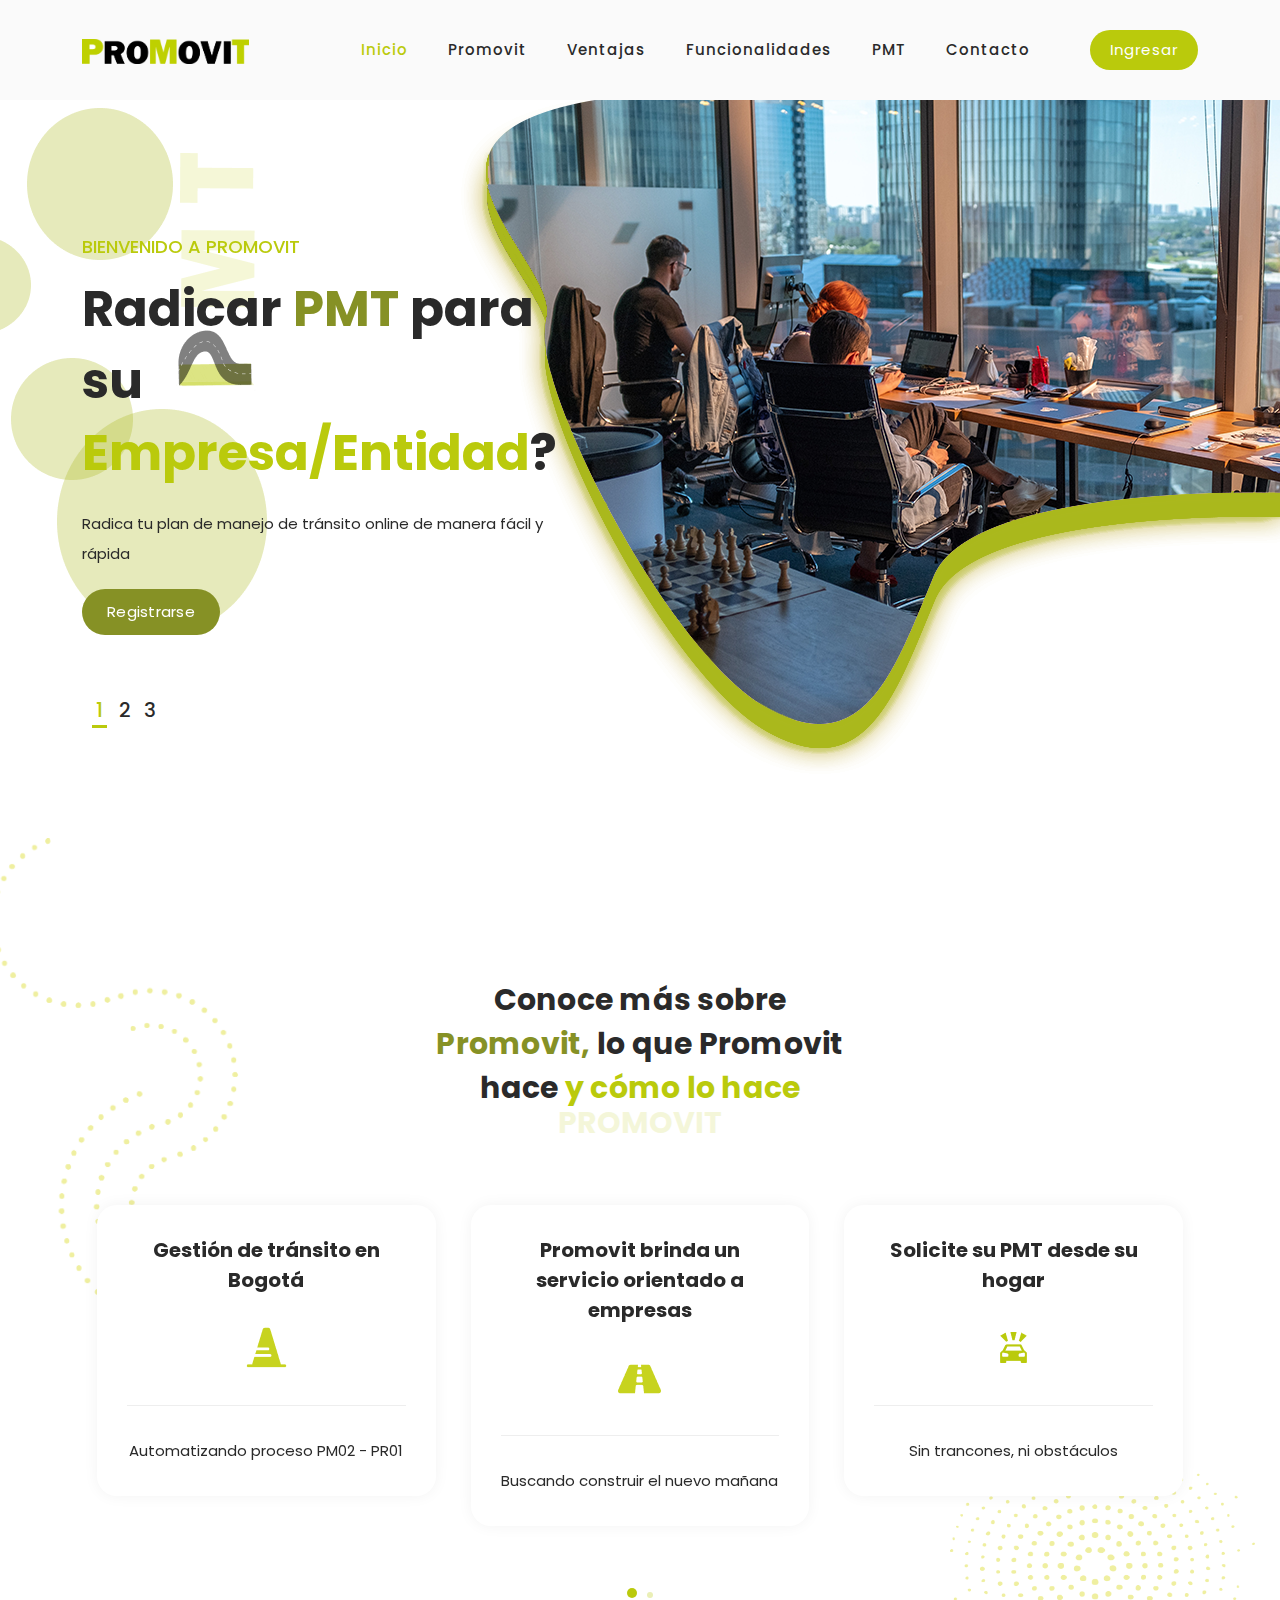
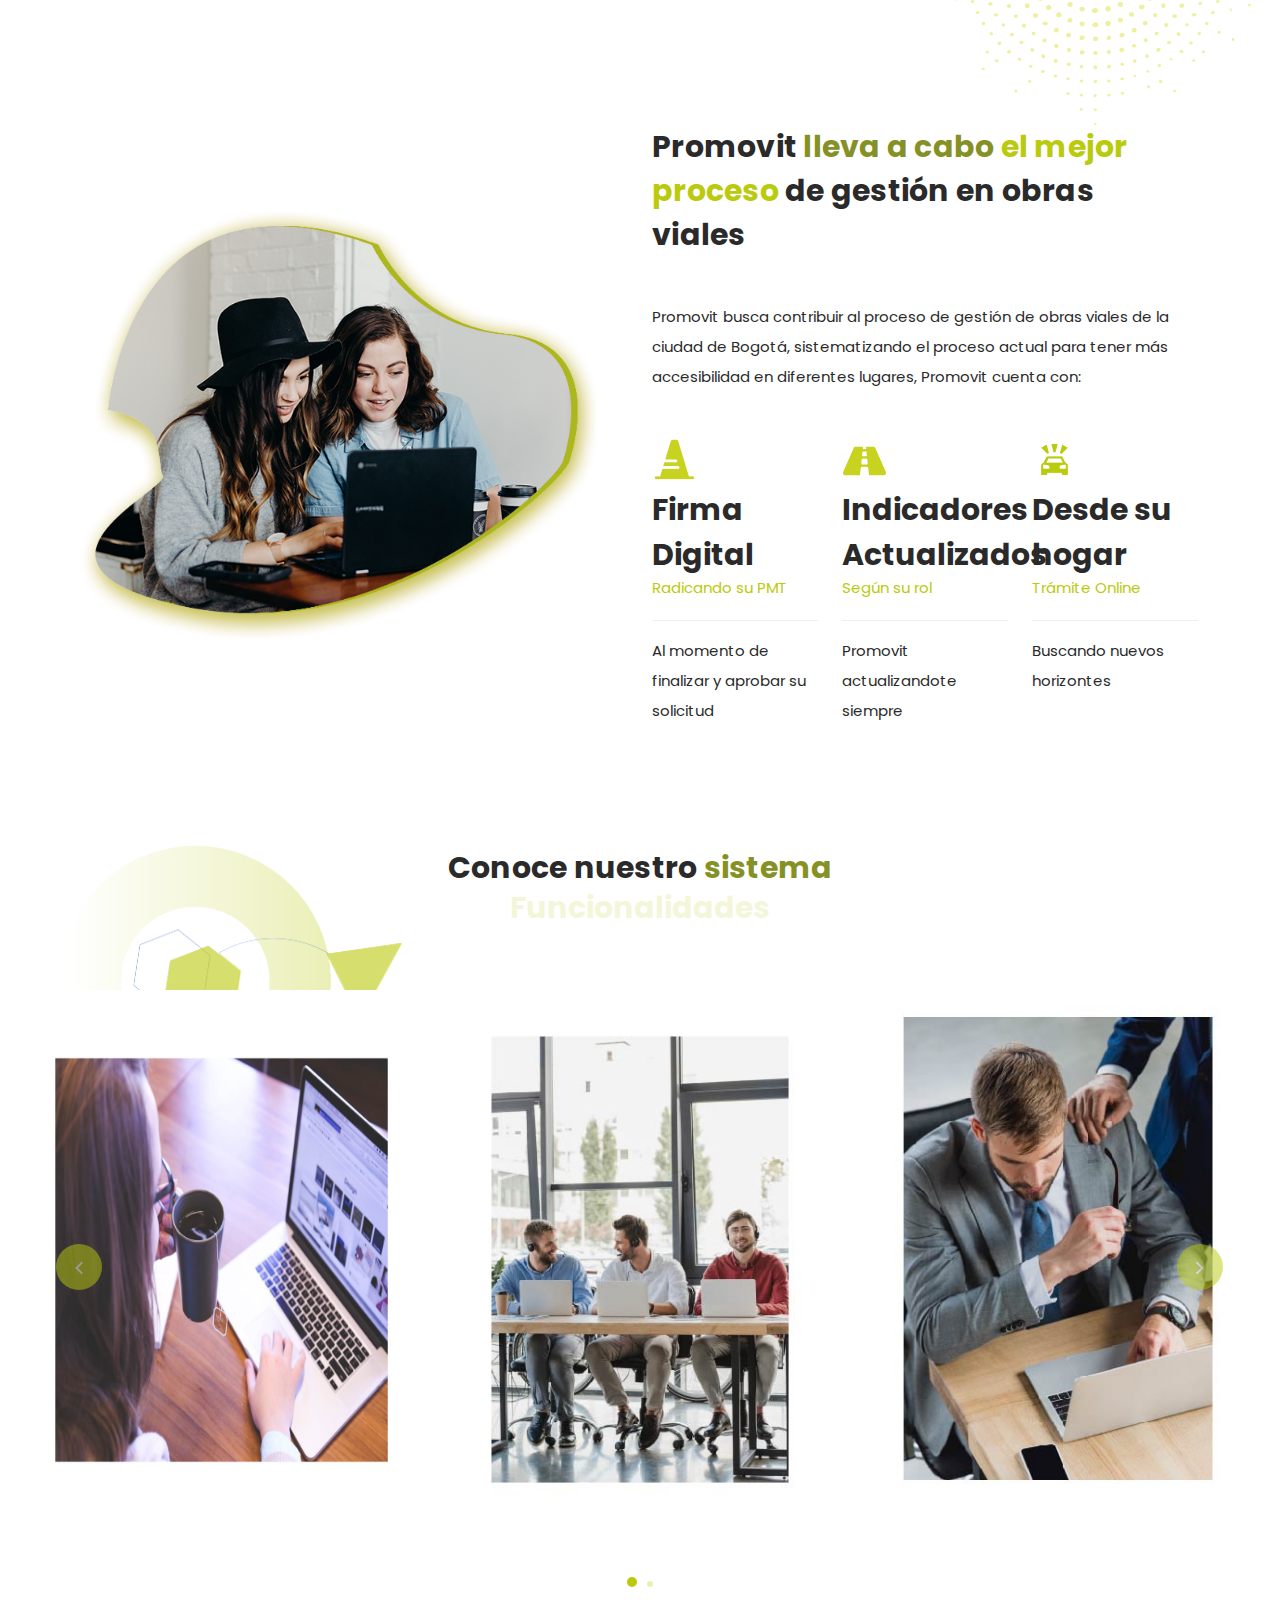
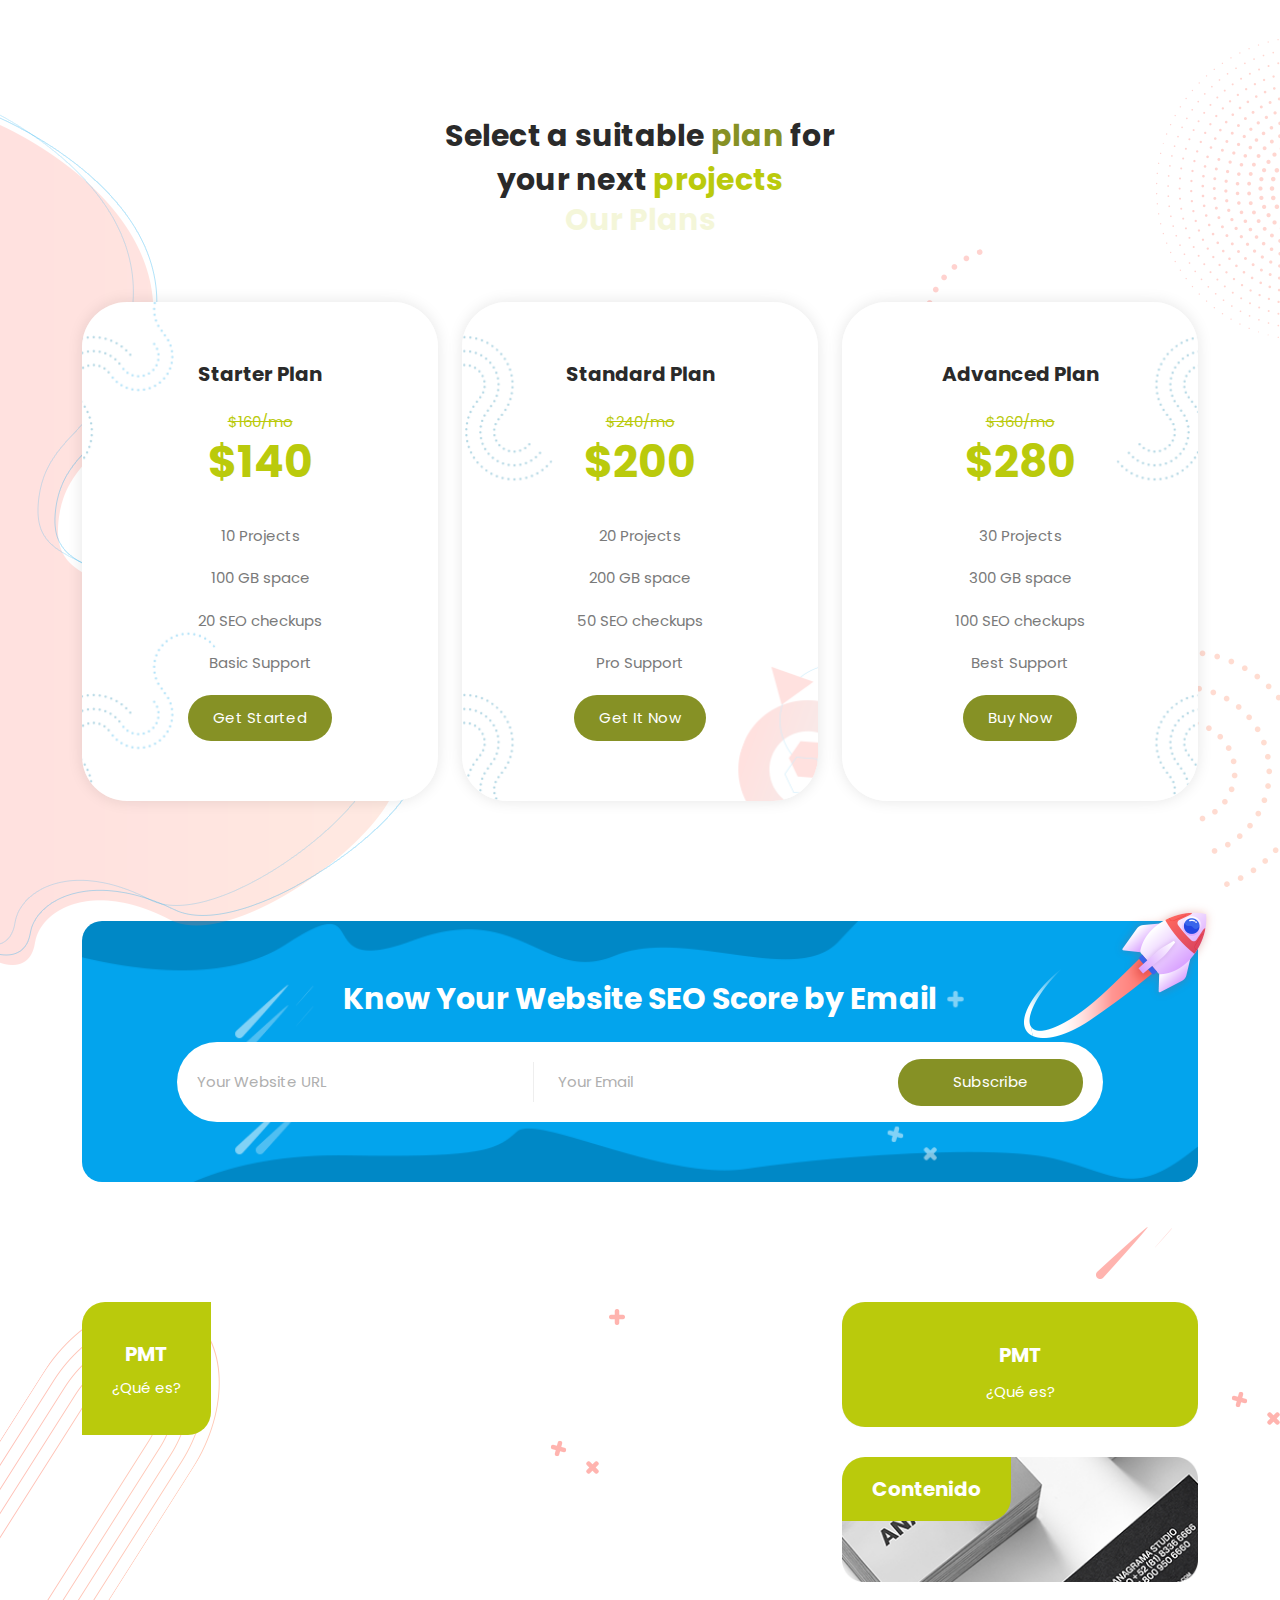
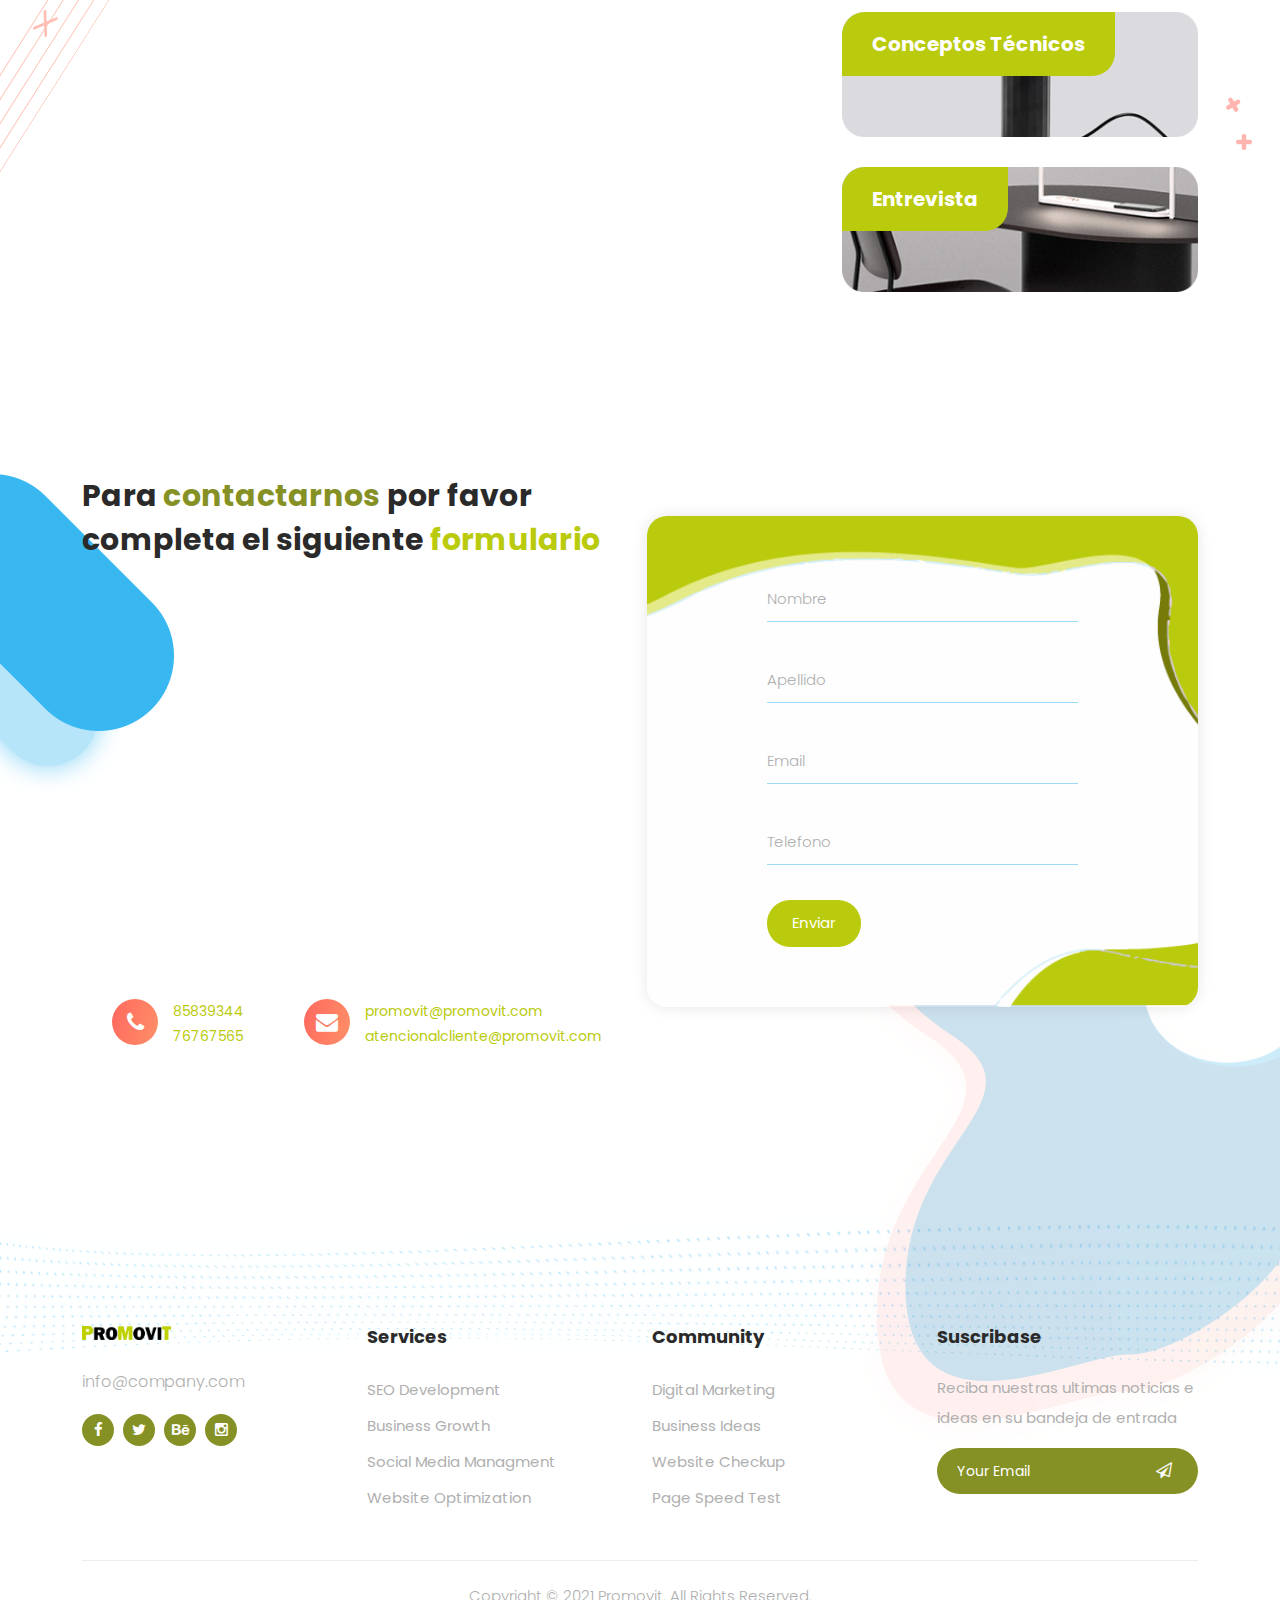
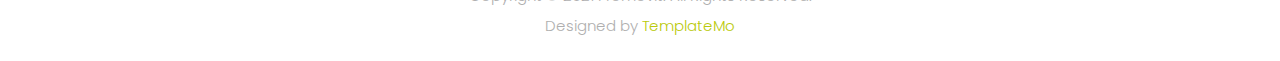
==== commit f78d5068: "Merge branch 'master' of https://github.com/cflaiton/LandingPAge" ====
--- a/index.html
+++ b/index.html
@@ -441,10 +441,10 @@
                     <li class="active">
                       <div>
                         <div class="thumb">
-                          <iframe width="100%" height="auto" src="https://www.youtube.com/embed/JynGuQx4a1Y" title="YouTube video player" frameborder="0" allow="accelerometer; autoplay; clipboard-write; encrypted-media; gyroscope; picture-in-picture" allowfullscreen></iframe>
+                          <iframe width="100%" height="auto" src="https://www.youtube.com/embed/1JeLV55isW0" title="YouTube video player" frameborder="0" allow="accelerometer; autoplay; clipboard-write; encrypted-media; gyroscope; picture-in-picture" allowfullscreen></iframe>
                           <div class="overlay-effect">
-                            <a href="#"><h4>Project One</h4></a>
-                            <span>SEO &amp; Marketing</span>
+                            <a href="#"><h4>PMT</h4></a>
+                            <span>¿Qué es?</span>
                           </div>
                         </div>
                       </div>
@@ -452,10 +452,10 @@
                     <li>
                       <div>
                         <div class="thumb">
-                          <iframe width="100%" height="auto" src="https://www.youtube.com/embed/RdJBSFpcO4M" title="YouTube video player" frameborder="0" allow="accelerometer; autoplay; clipboard-write; encrypted-media; gyroscope; picture-in-picture" allowfullscreen></iframe>
+                          <iframe width="100%" height="auto" src="https://www.youtube.com/embed/ux-u50XW7Yg" title="YouTube video player" frameborder="0" allow="accelerometer; autoplay; clipboard-write; encrypted-media; gyroscope; picture-in-picture" allowfullscreen></iframe>
                           <div class="overlay-effect">
-                            <a href="#"><h4>Second Project</h4></a>
-                            <span>Advertising &amp; Marketing</span>
+                            <a href="#"><h4>Contenido</h4></a>
+                            <span>Contenido del PMT</span>
                           </div>
                         </div>
                       </div>
@@ -463,10 +463,10 @@
                     <li>
                       <div>
                         <div class="thumb">
-                          <iframe width="100%" height="auto" src="https://www.youtube.com/embed/ZlfAjbQiL78" title="YouTube video player" frameborder="0" allow="accelerometer; autoplay; clipboard-write; encrypted-media; gyroscope; picture-in-picture" allowfullscreen></iframe>
+                          <iframe width="100%" height="auto" src="https://www.youtube.com/embed/QPAx2ZhrC6E" title="YouTube video player" frameborder="0" allow="accelerometer; autoplay; clipboard-write; encrypted-media; gyroscope; picture-in-picture" allowfullscreen></iframe>
                           <div class="overlay-effect">
-                            <a href="#"><h4>Project Three</h4></a>
-                            <span>Digital &amp; Marketing</span>
+                            <a href="#"><h4>Conceptos Técnicos</h4></a>
+                            <span>Conceptos Técnicos 17 y 18</span>
                           </div>
                         </div>
                       </div>
@@ -474,10 +474,10 @@
                     <li>
                       <div>
                         <div class="thumb">
-                          <iframe width="100%" height="auto" src="https://www.youtube.com/embed/mx1WseE7-0Y" title="YouTube video player" frameborder="0" allow="accelerometer; autoplay; clipboard-write; encrypted-media; gyroscope; picture-in-picture" allowfullscreen></iframe>
+                          <iframe width="100%" height="auto" src="https://www.youtube.com/embed/86XiTp3sjpE" title="YouTube video player" frameborder="0" allow="accelerometer; autoplay; clipboard-write; encrypted-media; gyroscope; picture-in-picture" allowfullscreen></iframe>
                           <div class="overlay-effect">
-                            <a href="#"><h4>Fourth Project</h4></a>
-                            <span>SEO &amp; Advertising</span>
+                            <a href="#"><h4>Entrevista</h4></a>
+                            <span>¿Qué es un plan de manejo de trafico? (PMT)</span>
                           </div>
                         </div>
                       </div>
@@ -490,8 +490,8 @@
                       <div class="thumb">
                         <img src="assets/images/video-thumb-01.png" alt="">
                         <div class="inner-content">
-                          <h4>Project One</h4>
-                          <span>SEO &amp; Marketing</span>
+                          <h4>PMT</h4>
+                          <span>¿Qué es?</span>
                         </div>
                       </div>
                     </div>
@@ -499,8 +499,8 @@
                       <div class="thumb">
                         <img src="assets/images/video-thumb-02.png" alt="">
                         <div class="inner-content">
-                          <h4>Second Project</h4>
-                          <span>Advertising &amp; Marketing</span>
+                          <h4>Contenido</h4>
+                          <span>Contenido del PMT</span>
                         </div>
                       </div>
                     </div>
@@ -508,8 +508,8 @@
                       <div class="thumb">
                         <img src="assets/images/video-thumb-03.png" alt="Marketing">
                         <div class="inner-content">
-                          <h4>Project Three</h4>
-                          <span>Digital &amp; Marketing</span>
+                          <h4>Conceptos Técnicos</h4>
+                          <span>Conceptos Técnicos 17 y 18</span>
                         </div>
                       </div>
                     </div>
@@ -517,8 +517,8 @@
                       <div class="thumb">
                         <img src="assets/images/video-thumb-04.png" alt="SEO Work">
                         <div class="inner-content">
-                          <h4>Fourth Project</h4>
-                          <span>SEO &amp; Advertising</span>
+                          <h4>Entrevista</h4>
+                          <span>¿Qué es un plan de manejo de trafico? (PMT)</span>
                         </div>
                       </div>
                     </div>
@@ -537,13 +537,13 @@
       <div class="row">
         <div class="col-lg-7">
           <div class="section-heading">
-            <h2>Feel free to <em>Contact</em> us via the <span>HTML form</span></h2>
+            <h2> Para<em> contactarnos</em> por favor completa el siguiente <span>formulario</span></h2>
             <div id="map">
-              <iframe src="https://maps.google.com/maps?q=Av.+L%C3%BAcio+Costa,+Rio+de+Janeiro+-+RJ,+Brazil&t=&z=13&ie=UTF8&iwloc=&output=embed" width="100%" height="360px" frameborder="0" style="border:0" allowfullscreen=""></iframe>
+              <iframe src="https://www.google.com/maps/embed?pb=!1m18!1m12!1m3!1d254508.39280769113!2d-74.24789509678372!3d4.648625940456258!2m3!1f0!2f0!3f0!3m2!1i1024!2i768!4f13.1!3m3!1m2!1s0x8e3f9bfd2da6cb29%3A0x239d635520a33914!2zQm9nb3TDoQ!5e0!3m2!1ses!2sco!4v1628102159214!5m2!1ses!2sco" width="600" height="360" style="border:0;" allowfullscreen="" loading="lazy"></iframe>
             </div>
             <div class="info">
-              <span><i class="fa fa-phone"></i> <a href="#">010-020-0340<br>090-080-0760</a></span>
-              <span><i class="fa fa-envelope"></i> <a href="#">info@company.com<br>mail@company.com</a></span>
+              <span><i class="fa fa-phone"></i> <a href="#">85839344<br>76767565</a></span>
+              <span><i class="fa fa-envelope"></i> <a href="#">promovit@promovit.com<br>atencionalcliente@promovit.com</a></span>
             </div>
           </div>
         </div>
@@ -552,27 +552,27 @@
             <div class="row">
               <div class="col-lg-12">
                 <fieldset>
-                  <input type="name" name="name" id="name" placeholder="Name" autocomplete="on" required>
+                  <input type="name" name="name" id="name" placeholder="Nombre" autocomplete="on" required>
                 </fieldset>
               </div>
               <div class="col-lg-12">
                 <fieldset>
-                  <input type="surname" name="surname" id="surname" placeholder="Surname" autocomplete="on" required>
+                  <input type="surname" name="surname" id="surname" placeholder="Apellido" autocomplete="on" required>
                 </fieldset>
               </div>
               <div class="col-lg-12">
                 <fieldset>
-                  <input type="text" name="email" id="email" pattern="[^ @]*@[^ @]*" placeholder="Your Email" required="">
+                  <input type="text" name="email" id="email" pattern="[^ @]*@[^ @]*" placeholder="Email" required="">
                 </fieldset>
               </div>
               <div class="col-lg-12">
                 <fieldset>
-                  <input type="text" name="website" id="website" placeholder="Your Website URL" required="">
+                  <input type="text" name="website" id="website" placeholder="Telefono" required="">
                 </fieldset>
               </div>
               <div class="col-lg-12">
                 <fieldset>
-                  <button type="submit" id="form-submit" class="main-button">Submit Request</button>
+                  <button type="submit" id="form-submit" class="main-button">Enviar</button>
                 </fieldset>
               </div>
             </div>
--- a/assets/css/templatemo-onix-digital.css
+++ b/assets/css/templatemo-onix-digital.css
@@ -1586,8 +1586,8 @@
 }
 
 .our-videos .nacc .thumb .overlay-effect {
-  background: rgb(255,104,95);
-  background: linear-gradient(105deg, rgba(255,104,95,1) 0%, rgba(255,144,104,1) 100%);
+  background:#BACA0C;
+  background: #BACA0C;
   display: inline-block;
   position: absolute;
   left: 0;
@@ -1616,8 +1616,8 @@
 }
 
 .our-videos .menu .thumb .inner-content {
-  background: rgb(255,104,95);
-  background: linear-gradient(105deg, rgba(255,104,95,1) 0%, rgba(255,144,104,1) 100%);
+  background: #BACA0C;
+  background: #BACA0C;
   border-top-left-radius: 23px;
   border-bottom-right-radius: 23px;
   position: absolute;
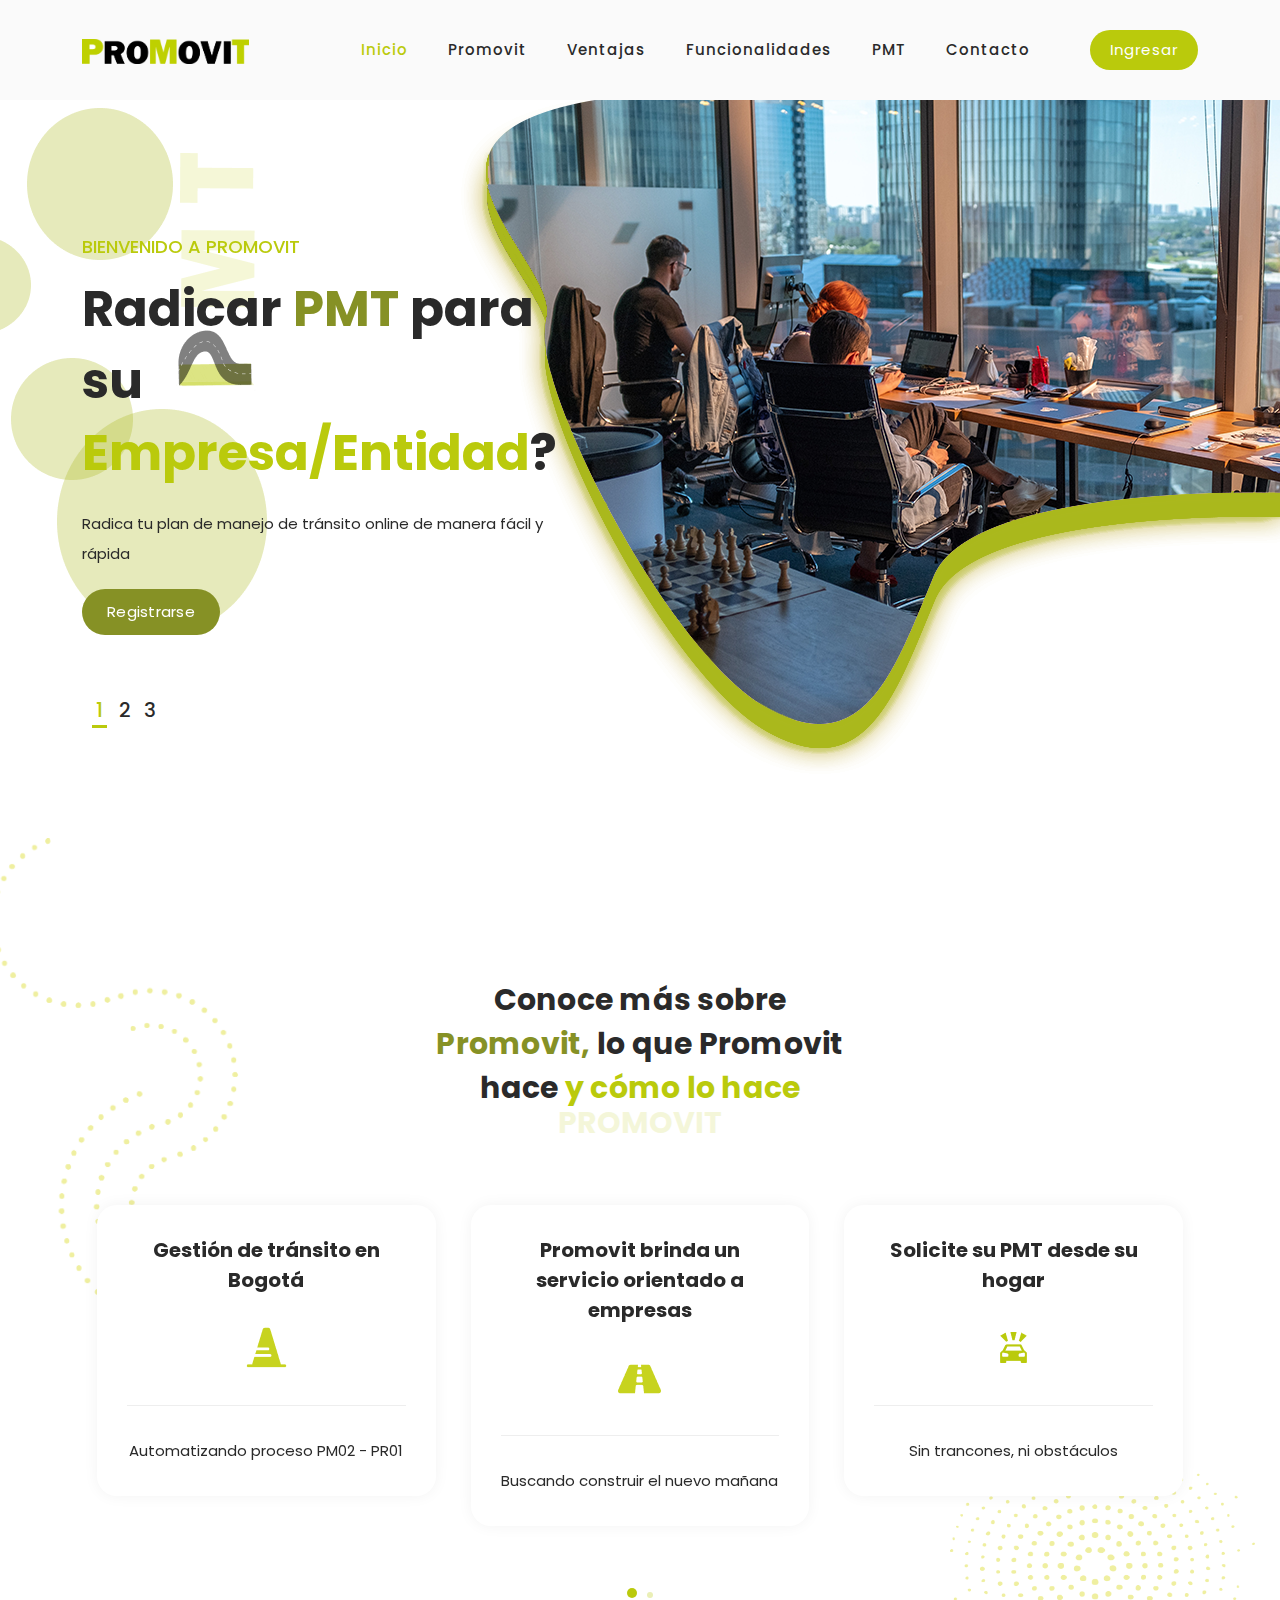
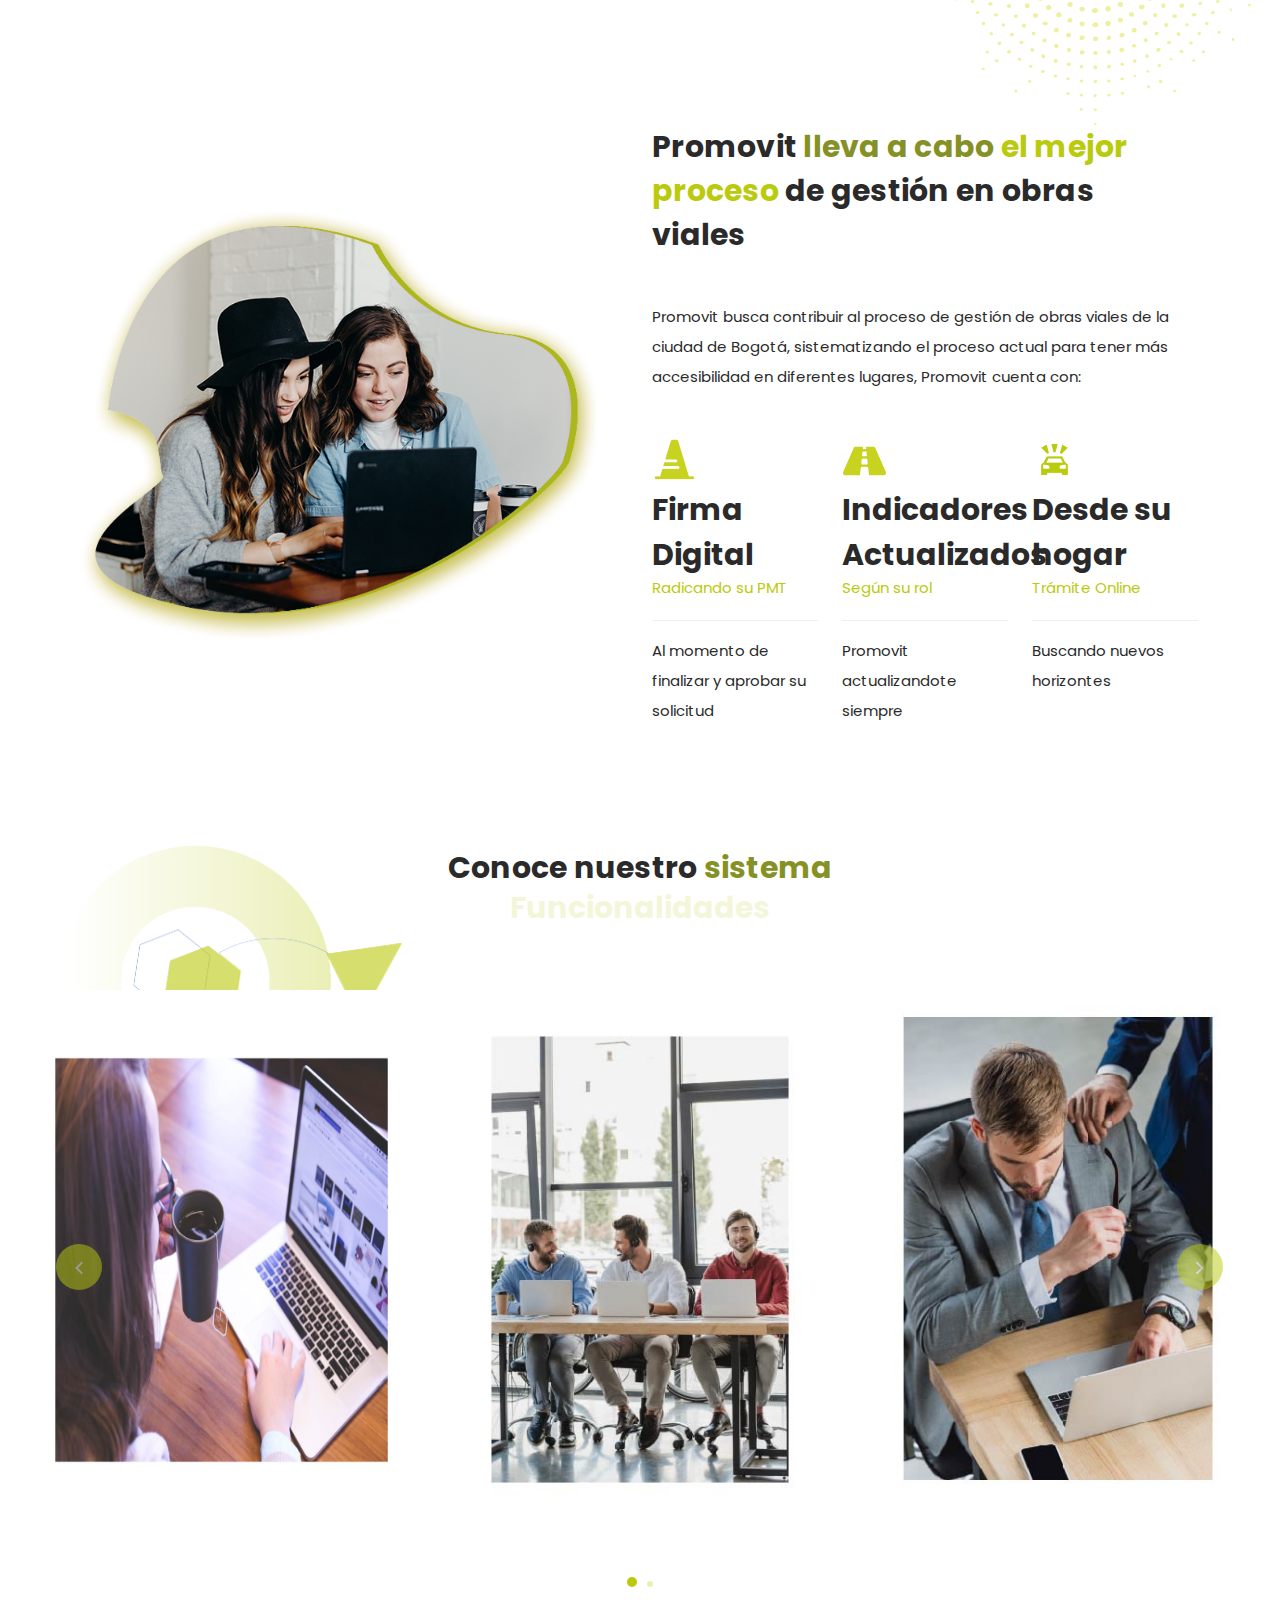
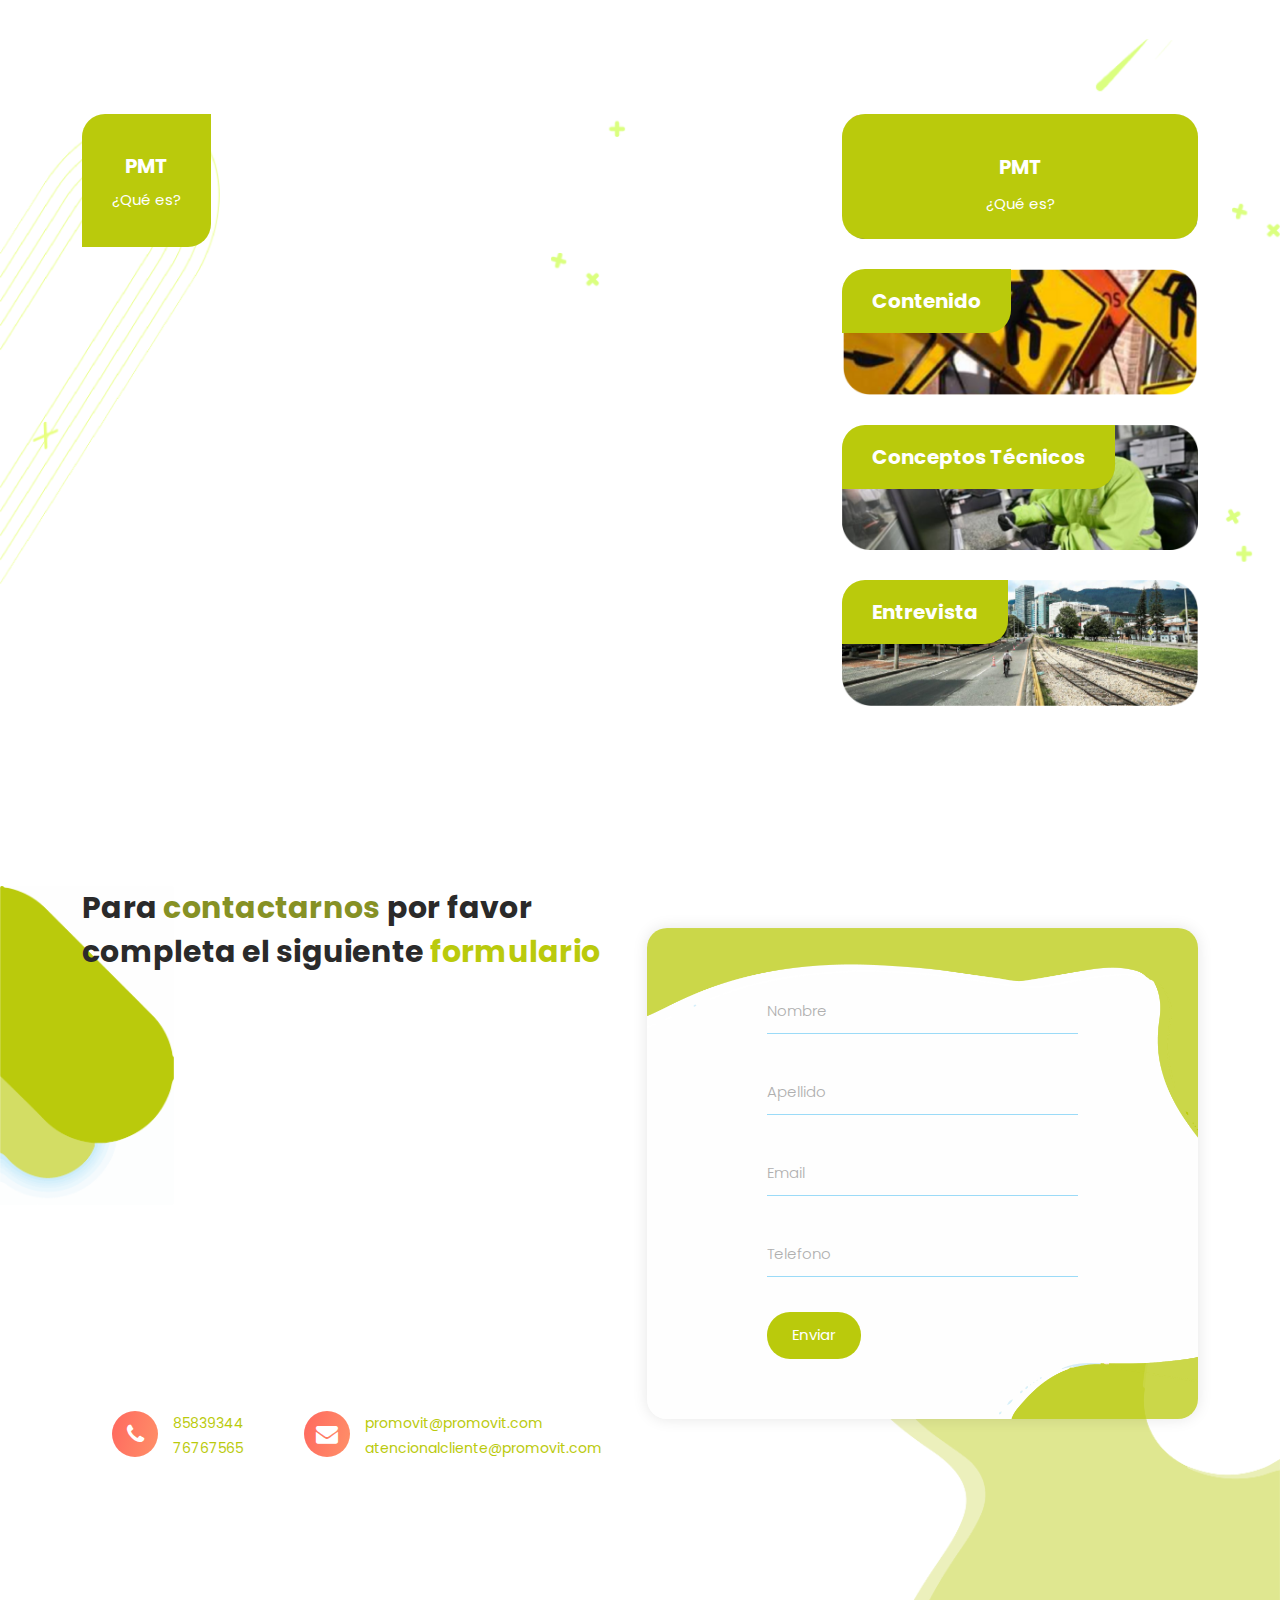
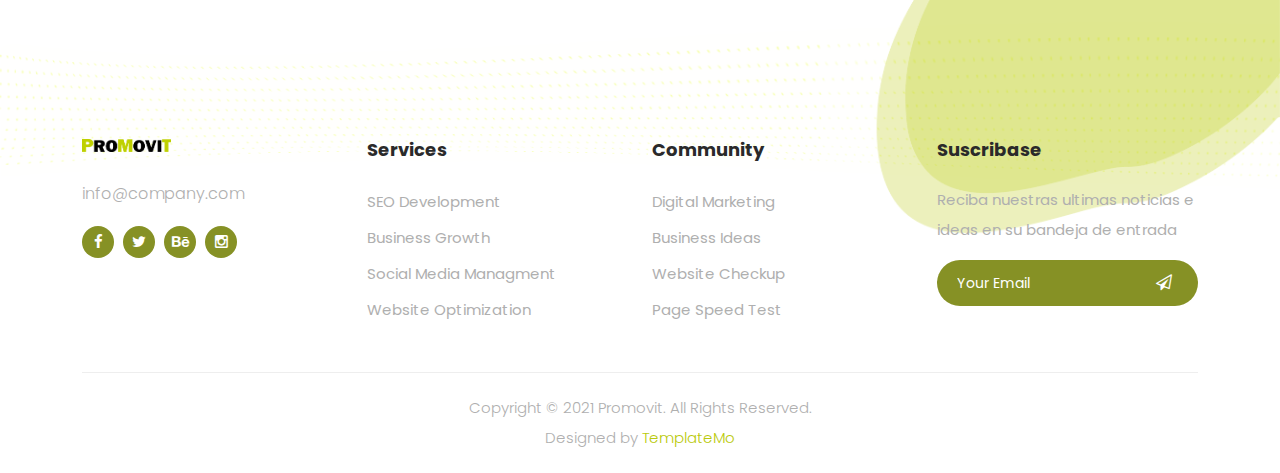
==== commit 2d4f6a7a: "Commit final" ====
--- a/index.html
+++ b/index.html
@@ -333,96 +333,6 @@
     </div>
   </div>
 
-  <div id="pricing" class="pricing-tables">
-    <div class="tables-left-dec">
-      <img src="assets/images/tables-left-dec.png" alt="">
-    </div>
-    <div class="tables-right-dec">
-      <img src="assets/images/tables-right-dec.png" alt="">
-    </div>
-    <div class="container">
-      <div class="row">
-        <div class="col-lg-6 offset-lg-3">
-          <div class="section-heading">
-            <h2>Select a suitable <em>plan</em> for your next <span>projects</span></h2>
-            <span>Our Plans</span>
-          </div>
-        </div>
-      </div>
-      <div class="row">
-        <div class="col-lg-4">
-          <div class="item first-item">
-            <h4>Starter Plan</h4>
-            <em>$160/mo</em>
-            <span>$140</span>
-            <ul>
-              <li>10 Projects</li>
-              <li>100 GB space</li>
-              <li>20 SEO checkups</li>
-              <li>Basic Support</li>
-            </ul>
-            <div class="main-blue-button-hover">
-              <a href="#">Get Started</a>
-            </div>
-          </div>
-        </div>
-        <div class="col-lg-4">
-          <div class="item second-item">
-            <h4>Standard Plan</h4>
-            <em>$240/mo</em>
-            <span>$200</span>
-            <ul>
-              <li>20 Projects</li>
-              <li>200 GB space</li>
-              <li>50 SEO checkups</li>
-              <li>Pro Support</li>
-            </ul>
-            <div class="main-blue-button-hover">
-              <a href="#">Get it Now</a>
-            </div>
-          </div>
-        </div>
-        <div class="col-lg-4">
-          <div class="item third-item">
-            <h4>Advanced Plan</h4>
-            <em>$360/mo</em>
-            <span>$280</span>
-            <ul>
-              <li>30 Projects</li>
-              <li>300 GB space</li>
-              <li>100 SEO checkups</li>
-              <li>Best Support</li>
-            </ul>
-            <div class="main-blue-button-hover">
-              <a href="#">Buy Now</a>
-            </div>
-          </div>
-        </div>
-      </div>
-    </div>
-  </div>
-
-  <div id="subscribe" class="subscribe">
-    <div class="container">
-      <div class="row">
-        <div class="col-lg-12">
-          <div class="inner-content">
-            <div class="row">
-              <div class="col-lg-10 offset-lg-1">
-                <h2>Know Your Website SEO Score by Email</h2>
-                <form id="subscribe" action="" method="get">
-                  <input type="text" name="website" id="website" placeholder="Your Website URL" required="">
-                  <input type="text" name="email" id="email" pattern="[^ @]*@[^ @]*" placeholder="Your Email" required="">
-                  <button type="submit" id="form-submit" class="main-button ">Subscribe</button>
-                </form>
-              </div>
-            </div>
-          </div>
-        </div>
-      </div>
-    </div>
-  </div>
-
   <div id="video" class="our-videos section">
     <div class="videos-left-dec">
       <img src="assets/images/videos-left-dec.png" alt="">
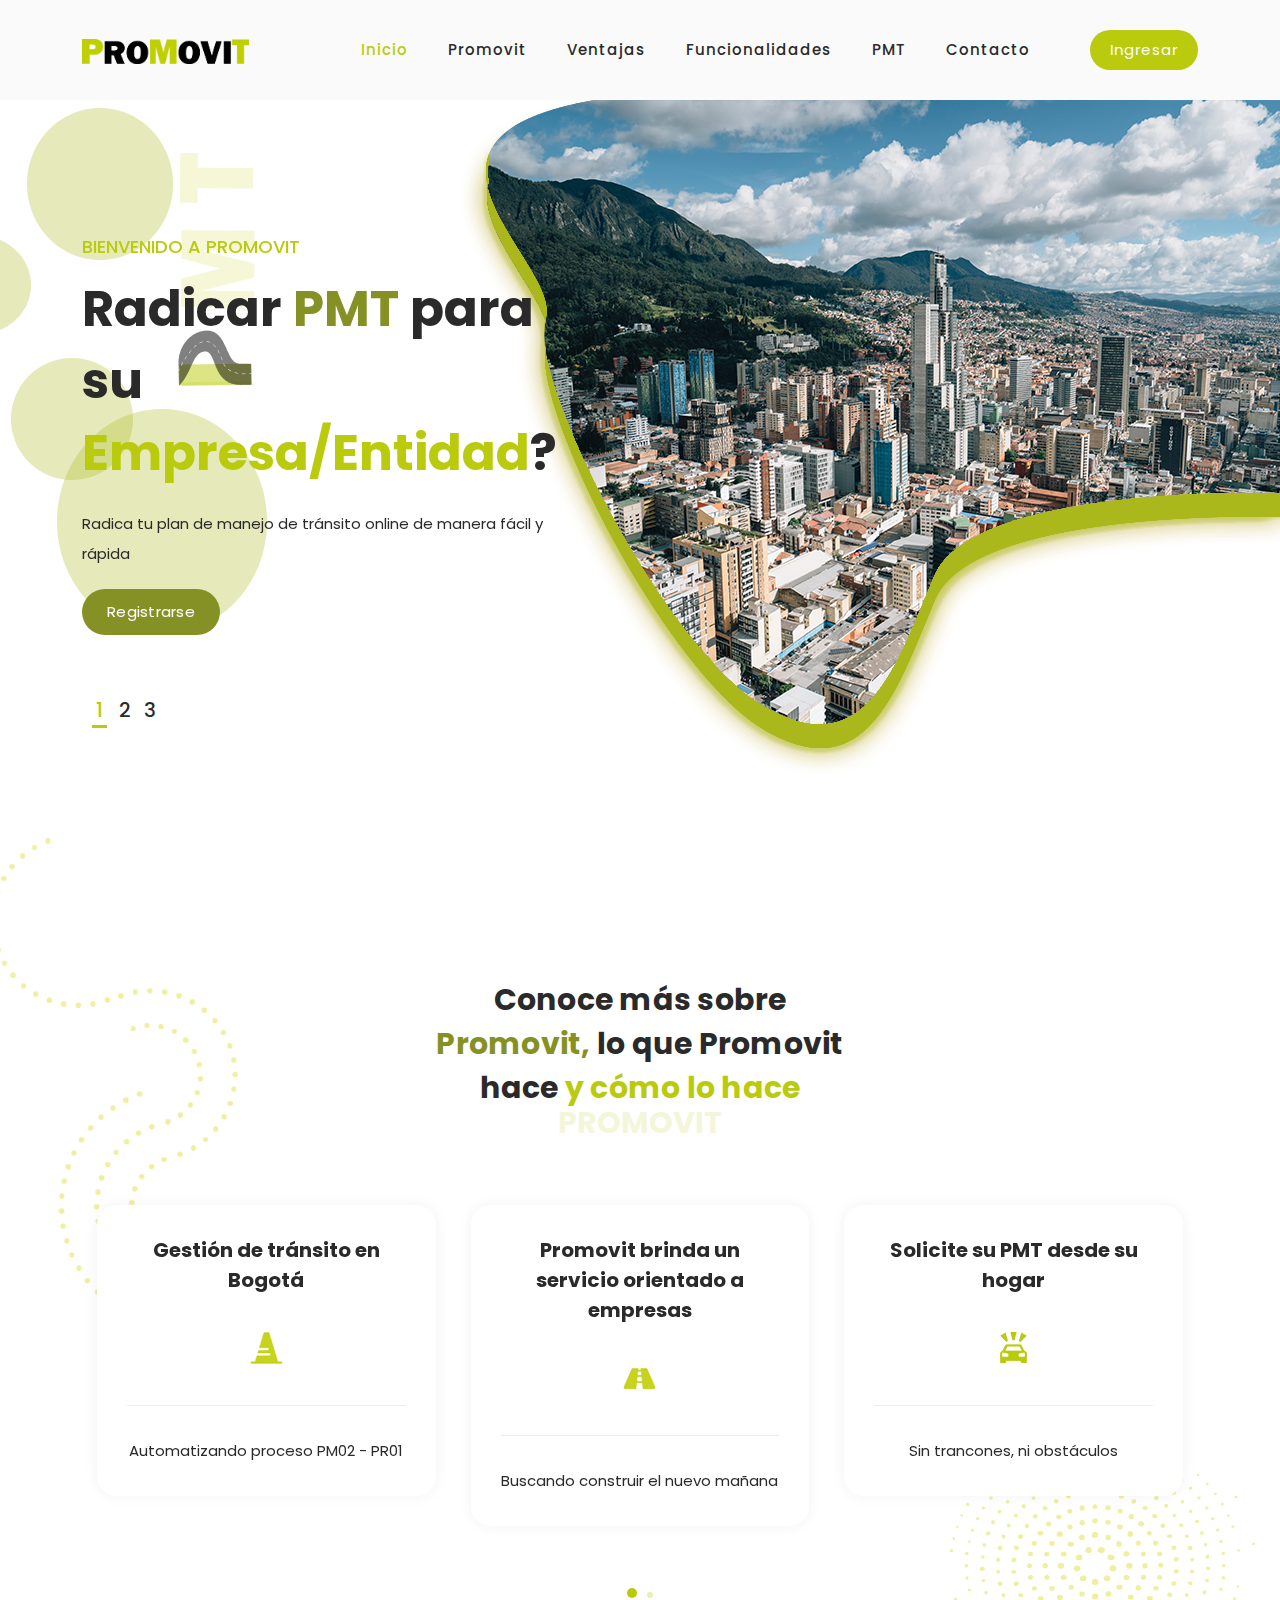
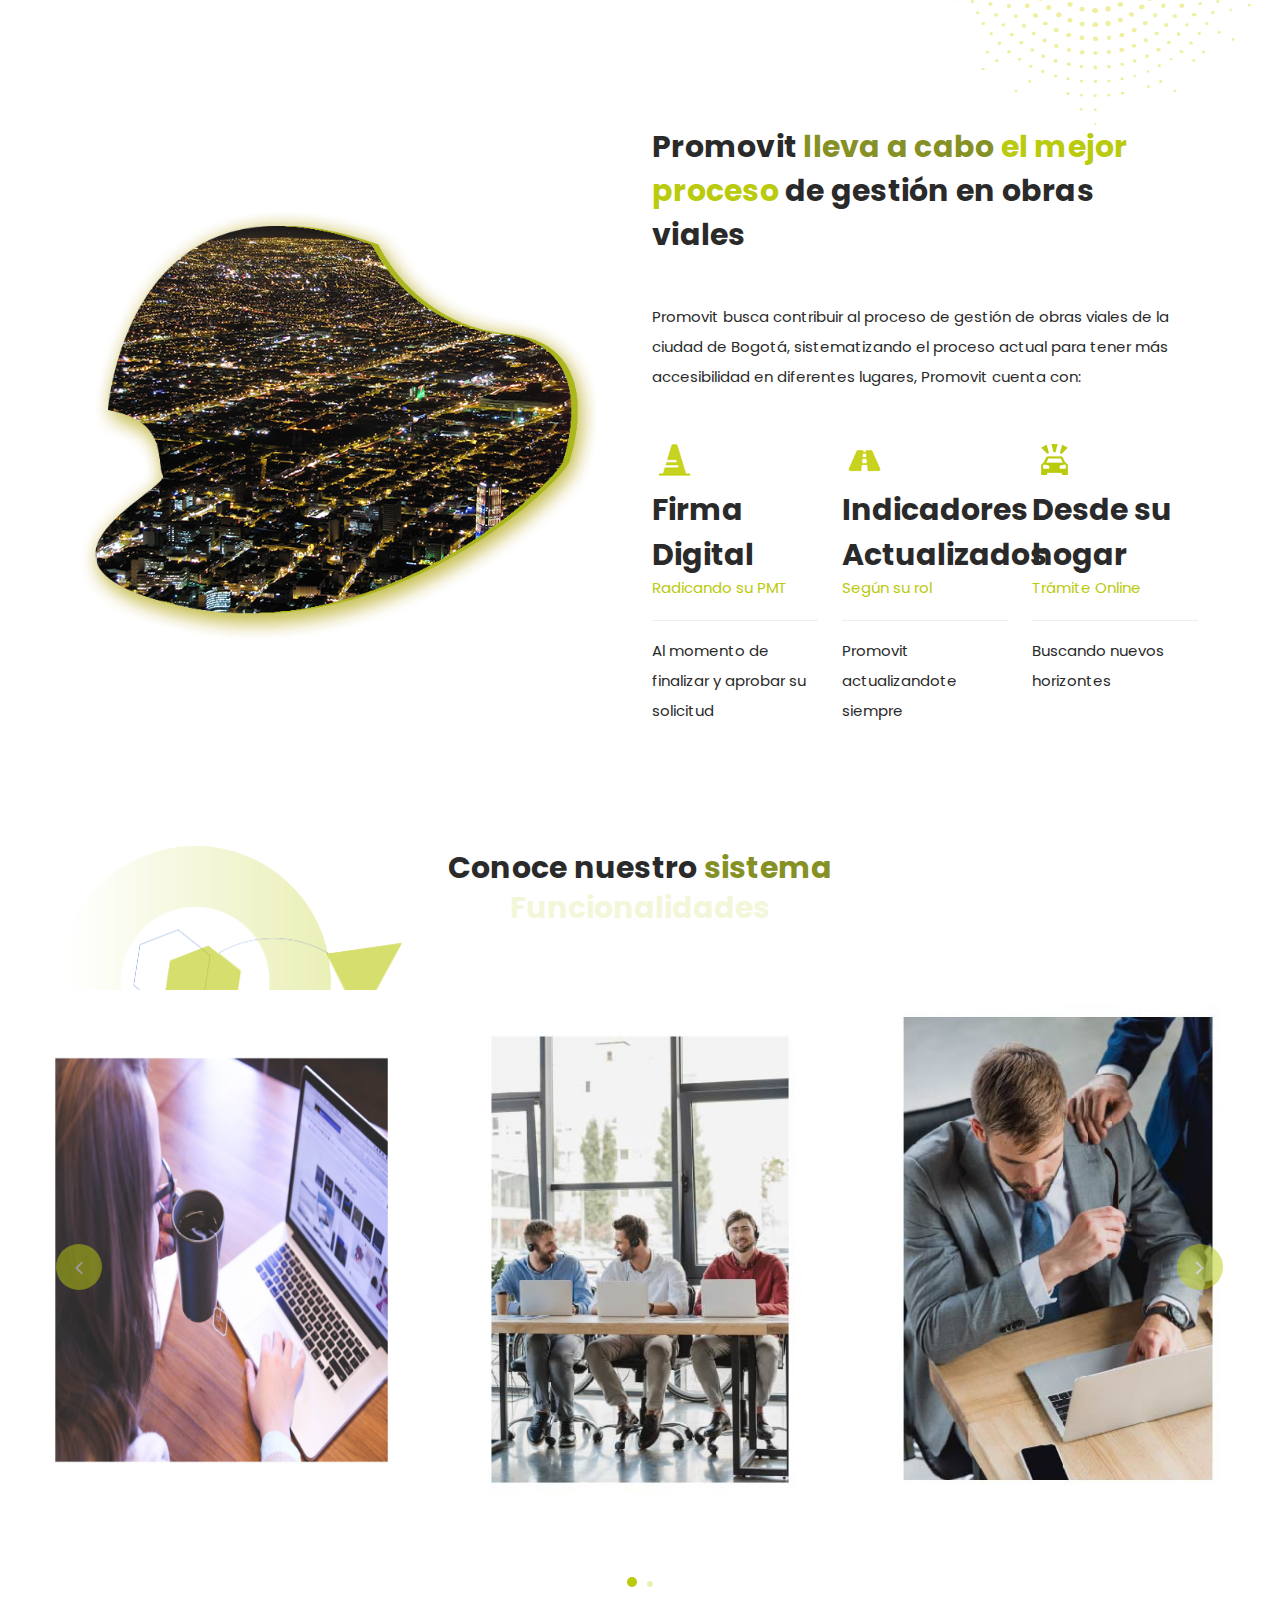
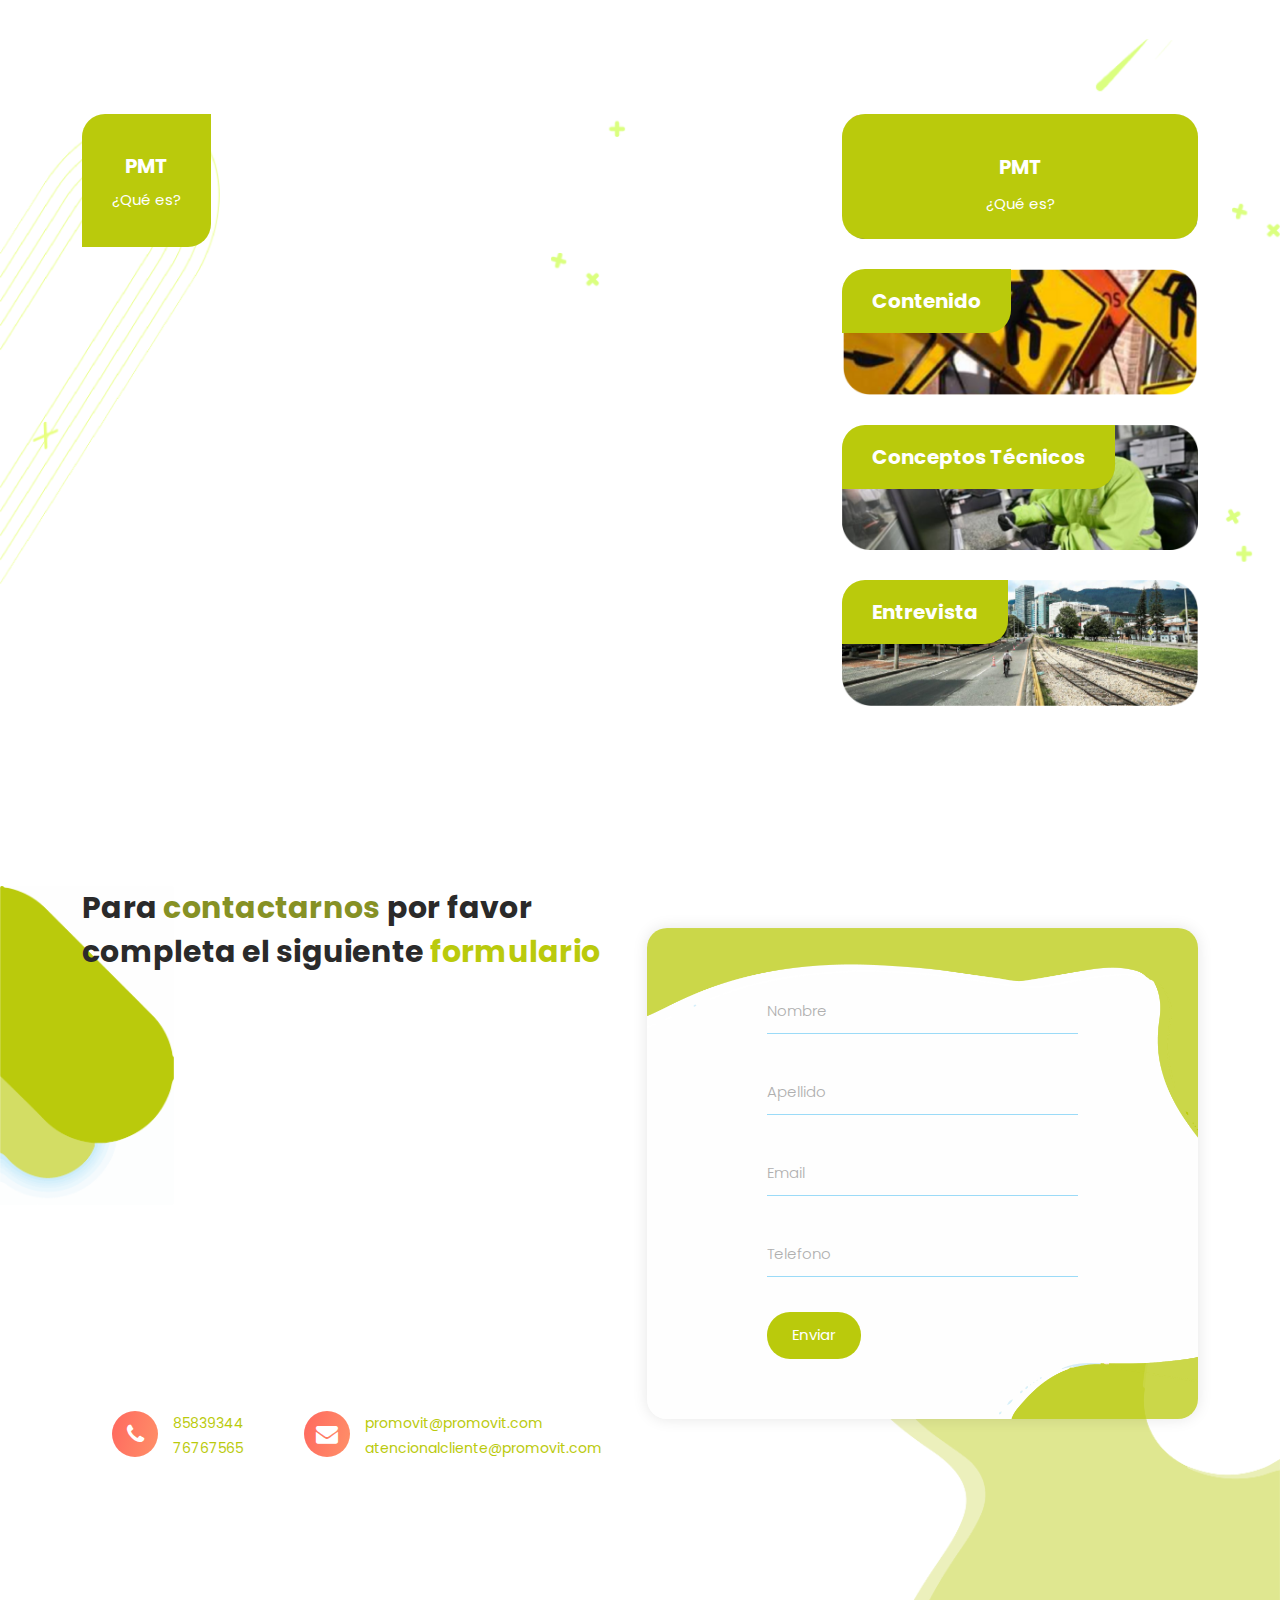
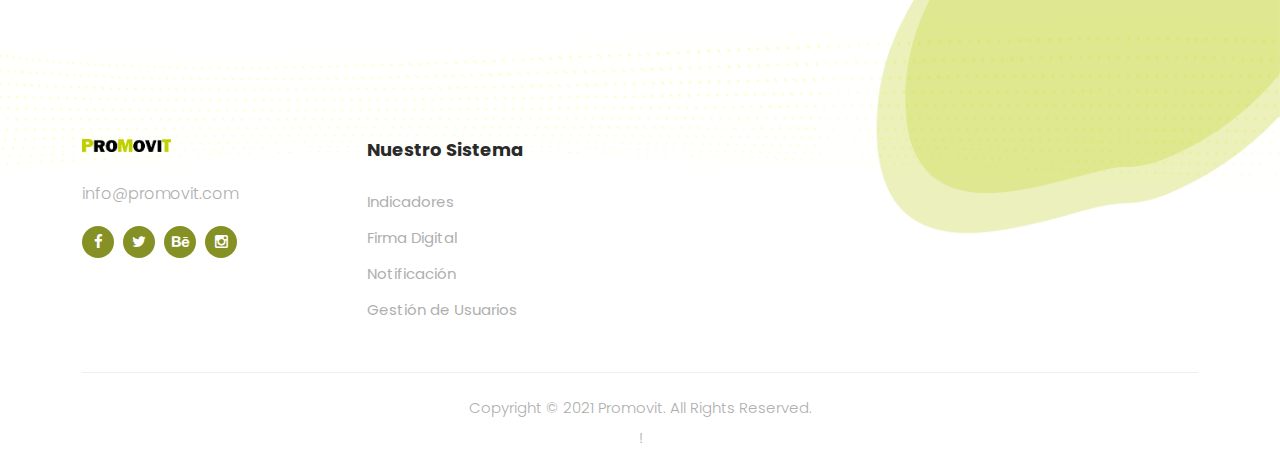
==== commit a83024ad: "modificacion foother" ====
--- a/index.html
+++ b/index.html
@@ -510,7 +510,7 @@
             <div class="logo">
               <a href="#"><img src="assets/images/logo.png" alt="Onix Digital TemplateMo"></a>
             </div>
-            <a href="#">info@company.com</a>
+            <a href="#">info@promovit.com</a>
             <ul>
               <li><a href="#"><i class="fa fa-facebook"></i></a></li>
               <li><a href="#"><i class="fa fa-twitter"></i></a></li>
@@ -520,43 +520,24 @@
           </div>
         </div>
         <div class="col-lg-3">
-          <div class="services footer-item">
-            <h4>Services</h4>
+          <div class="community footer-item">
+            <h4>Nuestro Sistema</h4>
             <ul>
-              <li><a href="#">SEO Development</a></li>
-              <li><a href="#">Business Growth</a></li>
-              <li><a href="#">Social Media Managment</a></li>
-              <li><a href="#">Website Optimization</a></li>
+              <li><a href="#">Indicadores</a></li>
+              <li><a href="#">Firma Digital</a></li>
+              <li><a href="#">Notificación</a></li>
+              <li><a href="#">Gestión de Usuarios</a></li>
             </ul>
           </div>
         </div>
-        <div class="col-lg-3">
-          <div class="community footer-item">
-            <h4>Community</h4>
-            <ul>
-              <li><a href="#">Digital Marketing</a></li>
-              <li><a href="#">Business Ideas</a></li>
-              <li><a href="#">Website Checkup</a></li>
-              <li><a href="#">Page Speed Test</a></li>
-            </ul>
-          </div>
-        </div>
-        <div class="col-lg-3">
-          <div class="subscribe-newsletters footer-item">
-            <h4>Suscribase</h4>
-            <p>Reciba nuestras ultimas noticias e ideas en su bandeja de entrada</p>
-            <form action="#" method="get">
-              <input type="text" name="email" id="email" pattern="[^ @]*@[^ @]*" placeholder="Your Email" required="">
-              <button type="submit" id="form-submit" class="main-button "><i class="fa fa-paper-plane-o"></i></button>
-            </form>
-          </div>
-        </div>
+        
         <div class="col-lg-12">
           <div class="copyright">
             <p>Copyright © 2021 Promovit. All Rights Reserved. 
             <br>
-            Designed by <a rel="nofollow" href="https://templatemo.com" title="free CSS templates">TemplateMo</a></p>
-          </div>
+            !<!--Designed by <a rel="nofollow" href="https://templatemo.com" title="free CSS templates">TemplateMo</a></p>
+            -->
+            </div>
         </div>
       </div>
     </div>
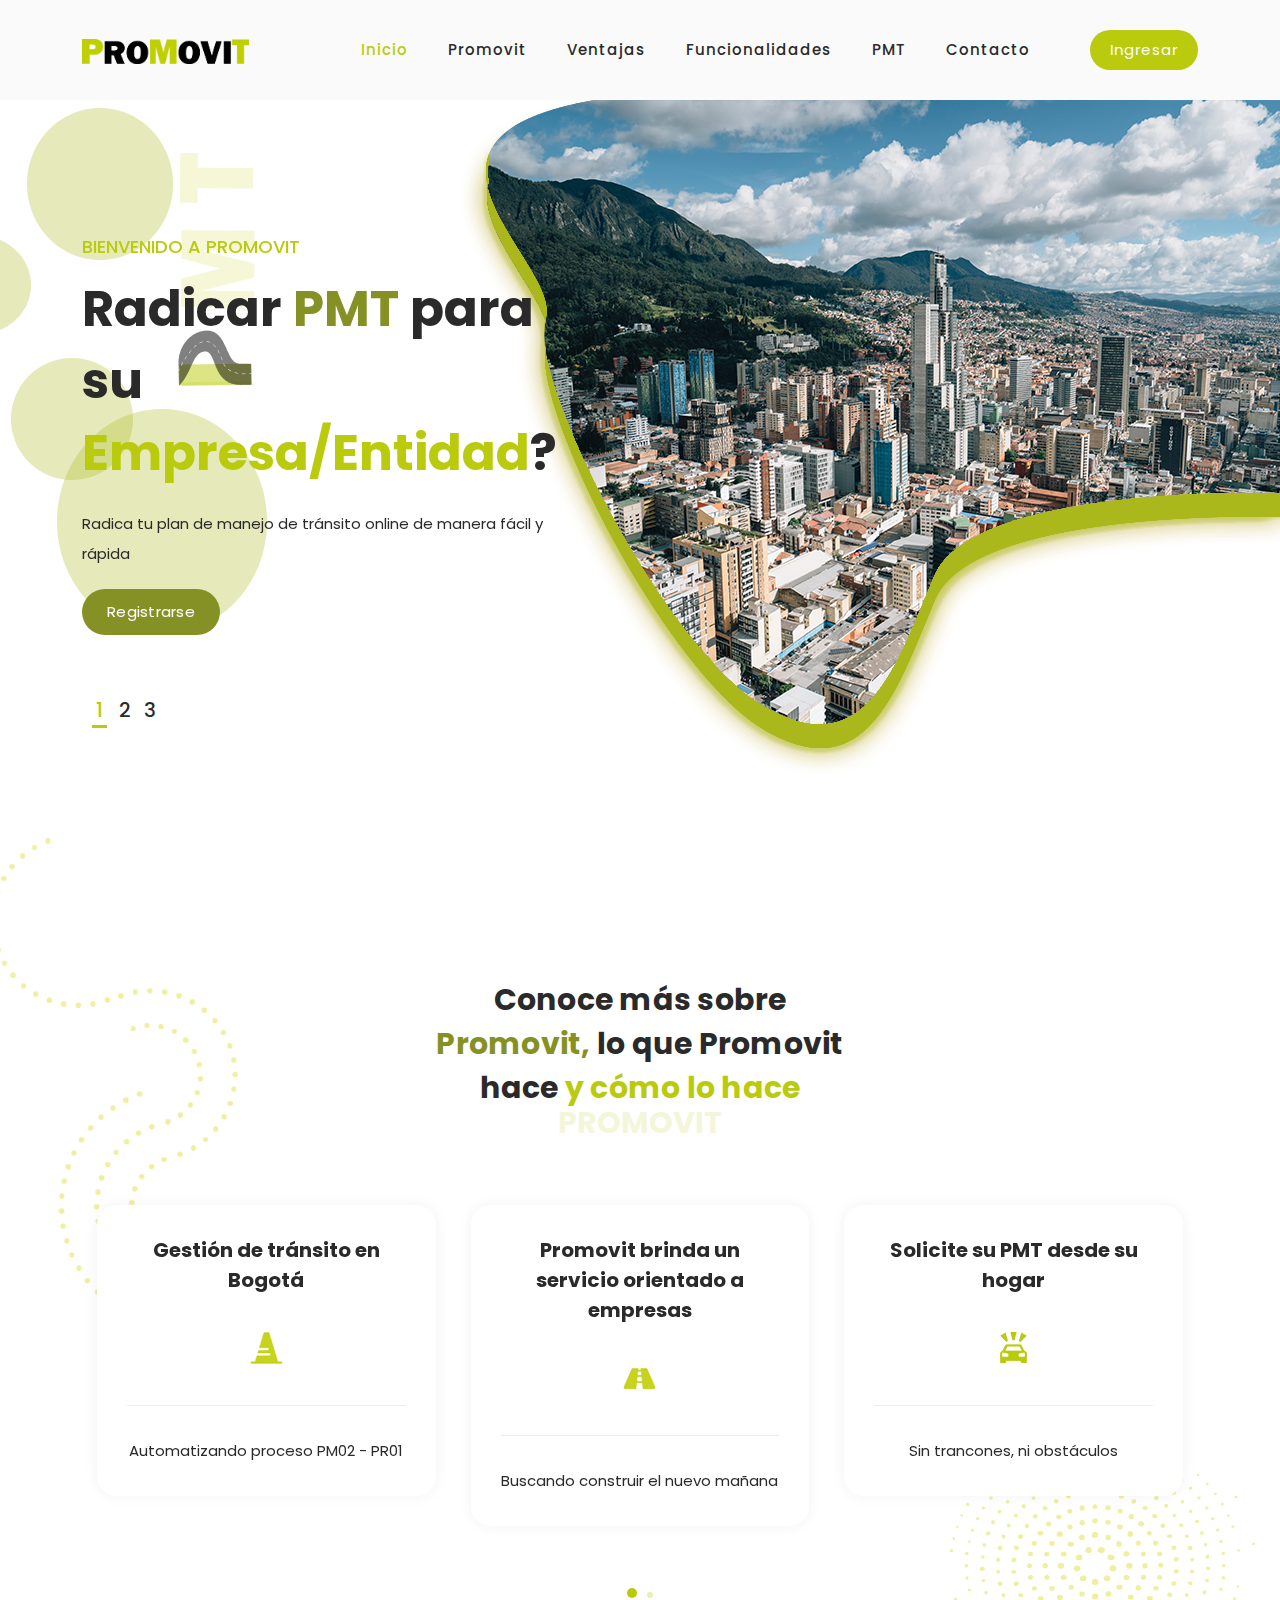
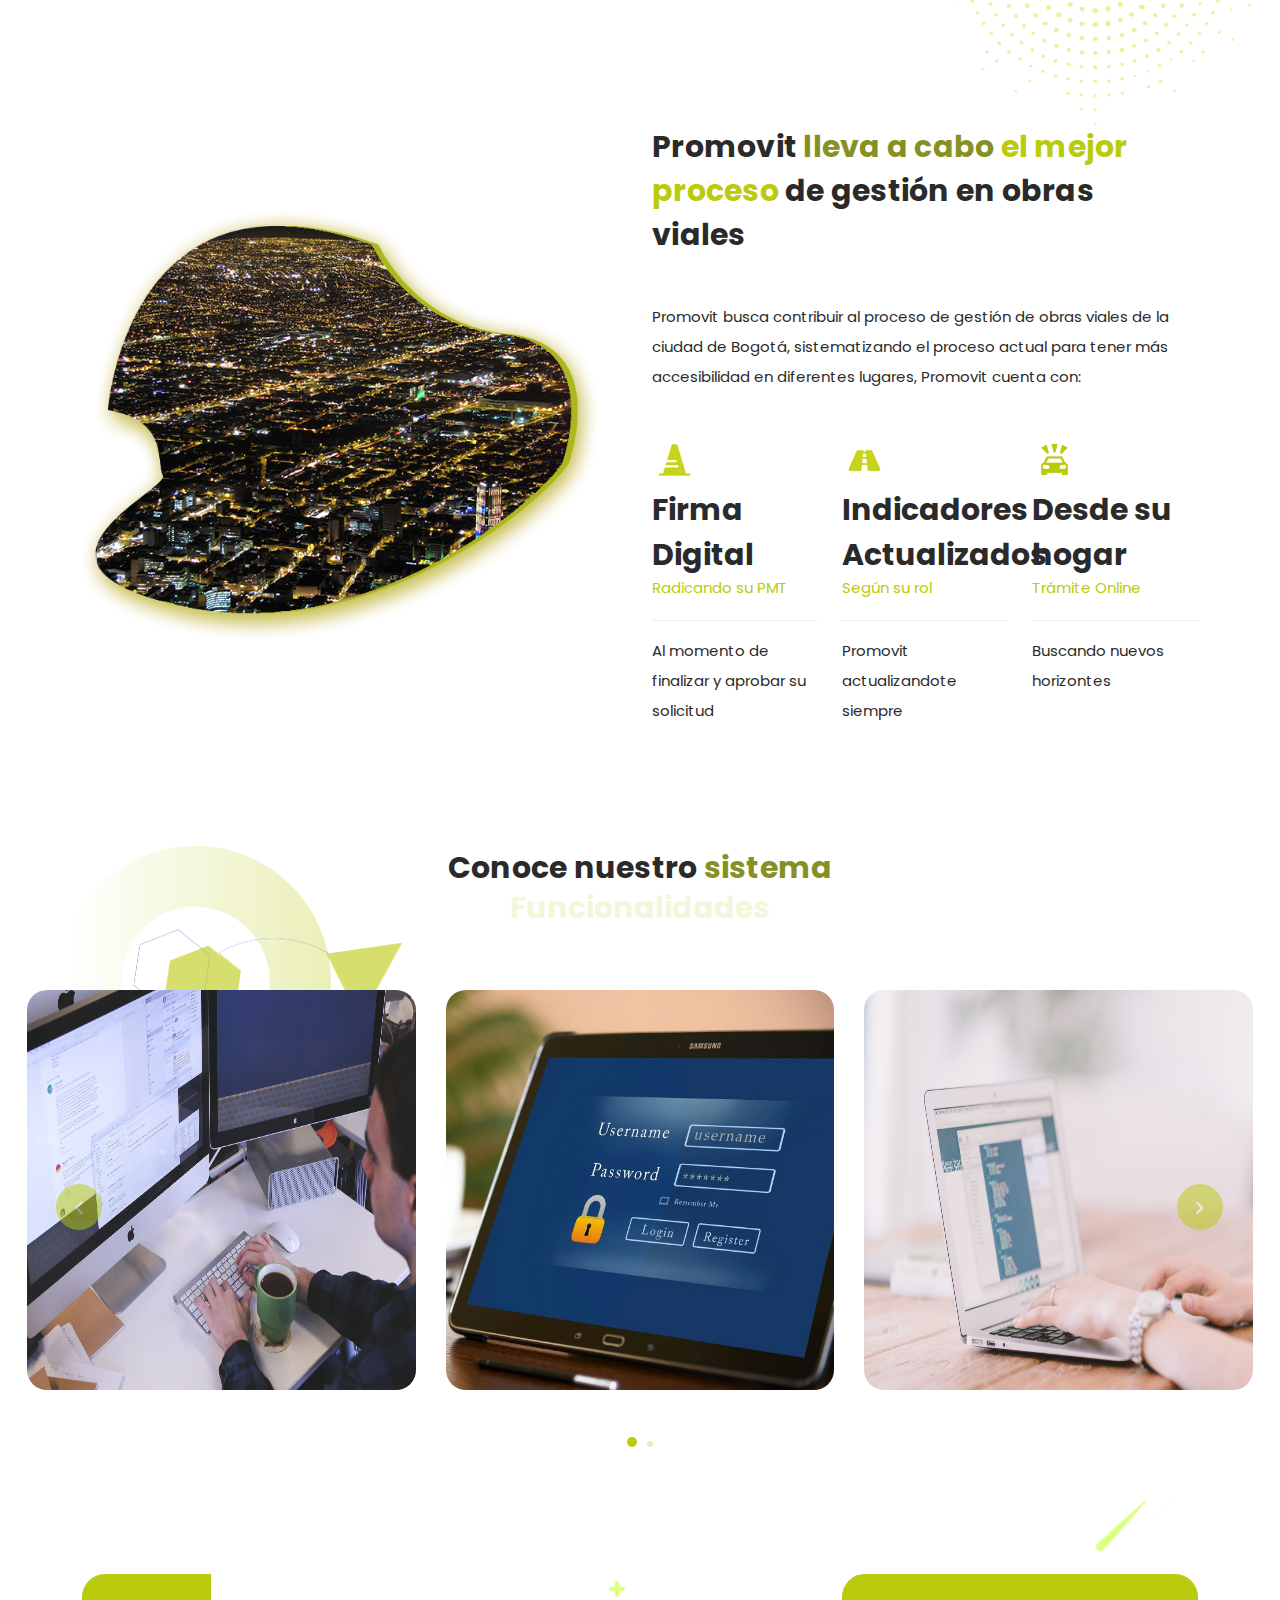
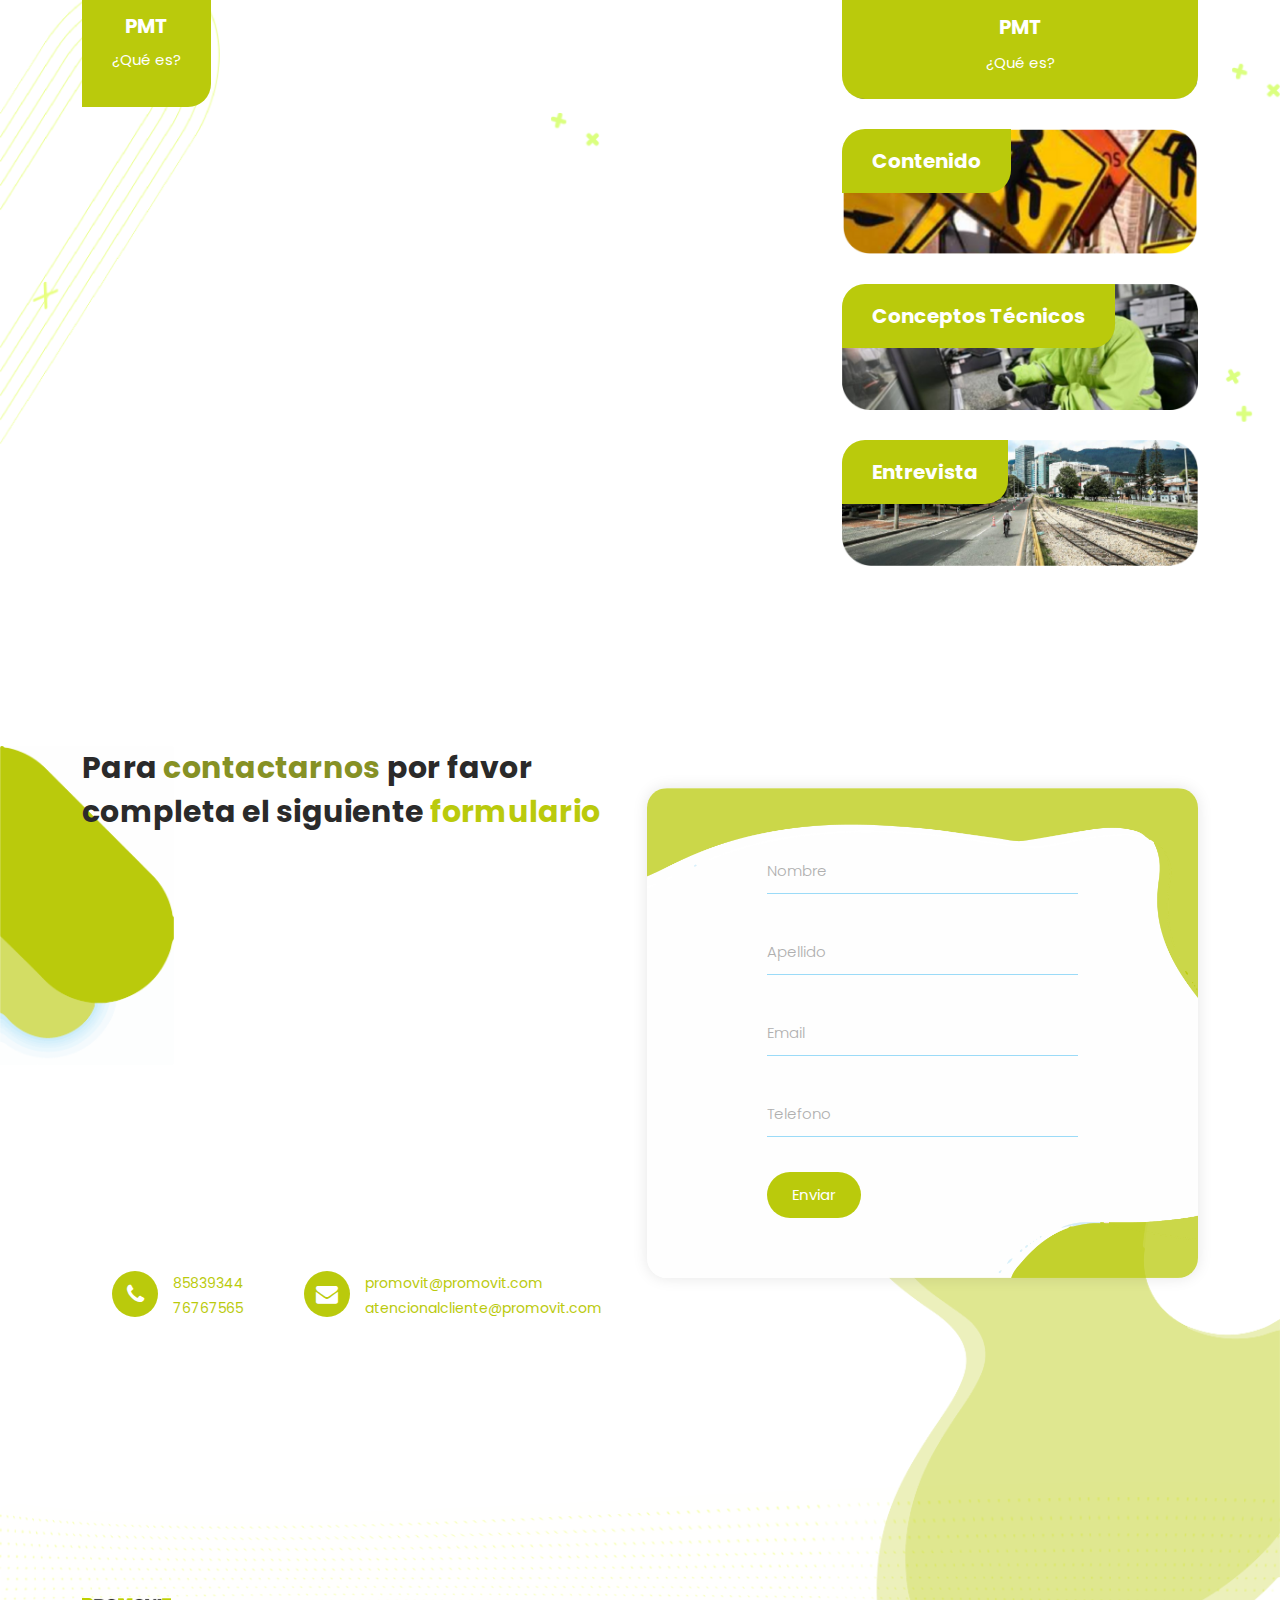
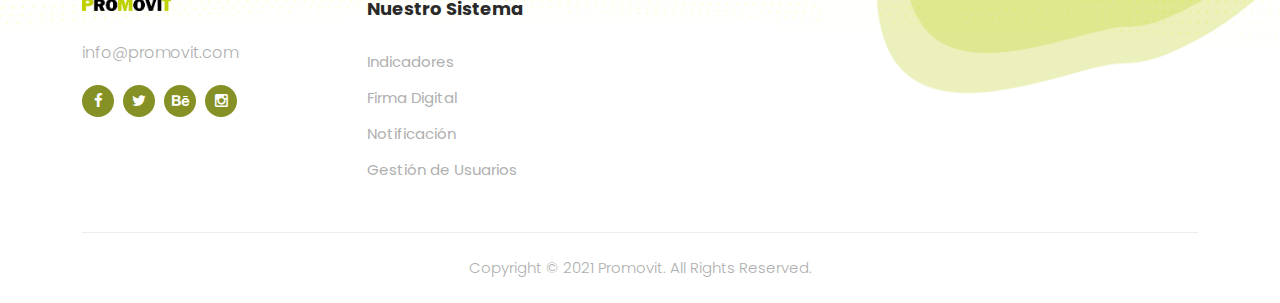
==== commit d77250eb: "Modificación imagenes funcionalidades" ====
--- a/index.html
+++ b/index.html
@@ -452,8 +452,10 @@
               <iframe src="https://www.google.com/maps/embed?pb=!1m18!1m12!1m3!1d254508.39280769113!2d-74.24789509678372!3d4.648625940456258!2m3!1f0!2f0!3f0!3m2!1i1024!2i768!4f13.1!3m3!1m2!1s0x8e3f9bfd2da6cb29%3A0x239d635520a33914!2zQm9nb3TDoQ!5e0!3m2!1ses!2sco!4v1628102159214!5m2!1ses!2sco" width="600" height="360" style="border:0;" allowfullscreen="" loading="lazy"></iframe>
             </div>
             <div class="info">
-              <span><i class="fa fa-phone"></i> <a href="#">85839344<br>76767565</a></span>
-              <span><i class="fa fa-envelope"></i> <a href="#">promovit@promovit.com<br>atencionalcliente@promovit.com</a></span>
+              <span><i class="fa fa-phone" style="background: #BACA0C;
+            "></i> <a href="#">85839344<br>76767565</a></span>
+              <span><i class="fa fa-envelope" style="background: #BACA0C;
+            "></i> <a href="#">promovit@promovit.com<br>atencionalcliente@promovit.com</a></span>
             </div>
           </div>
         </div>
@@ -535,7 +537,7 @@
           <div class="copyright">
             <p>Copyright © 2021 Promovit. All Rights Reserved. 
             <br>
-            !<!--Designed by <a rel="nofollow" href="https://templatemo.com" title="free CSS templates">TemplateMo</a></p>
+            <!--Designed by <a rel="nofollow" href="https://templatemo.com" title="free CSS templates">TemplateMo</a></p>
             -->
             </div>
         </div>
--- a/assets/css/templatemo-onix-digital.css
+++ b/assets/css/templatemo-onix-digital.css
@@ -1200,6 +1200,7 @@
 .our-portfolio .item .thumb img {
   border-radius: 20px;
   transition: all .3s;
+  height: 400px;
 }
 
 .owl-portfolio .owl-nav {
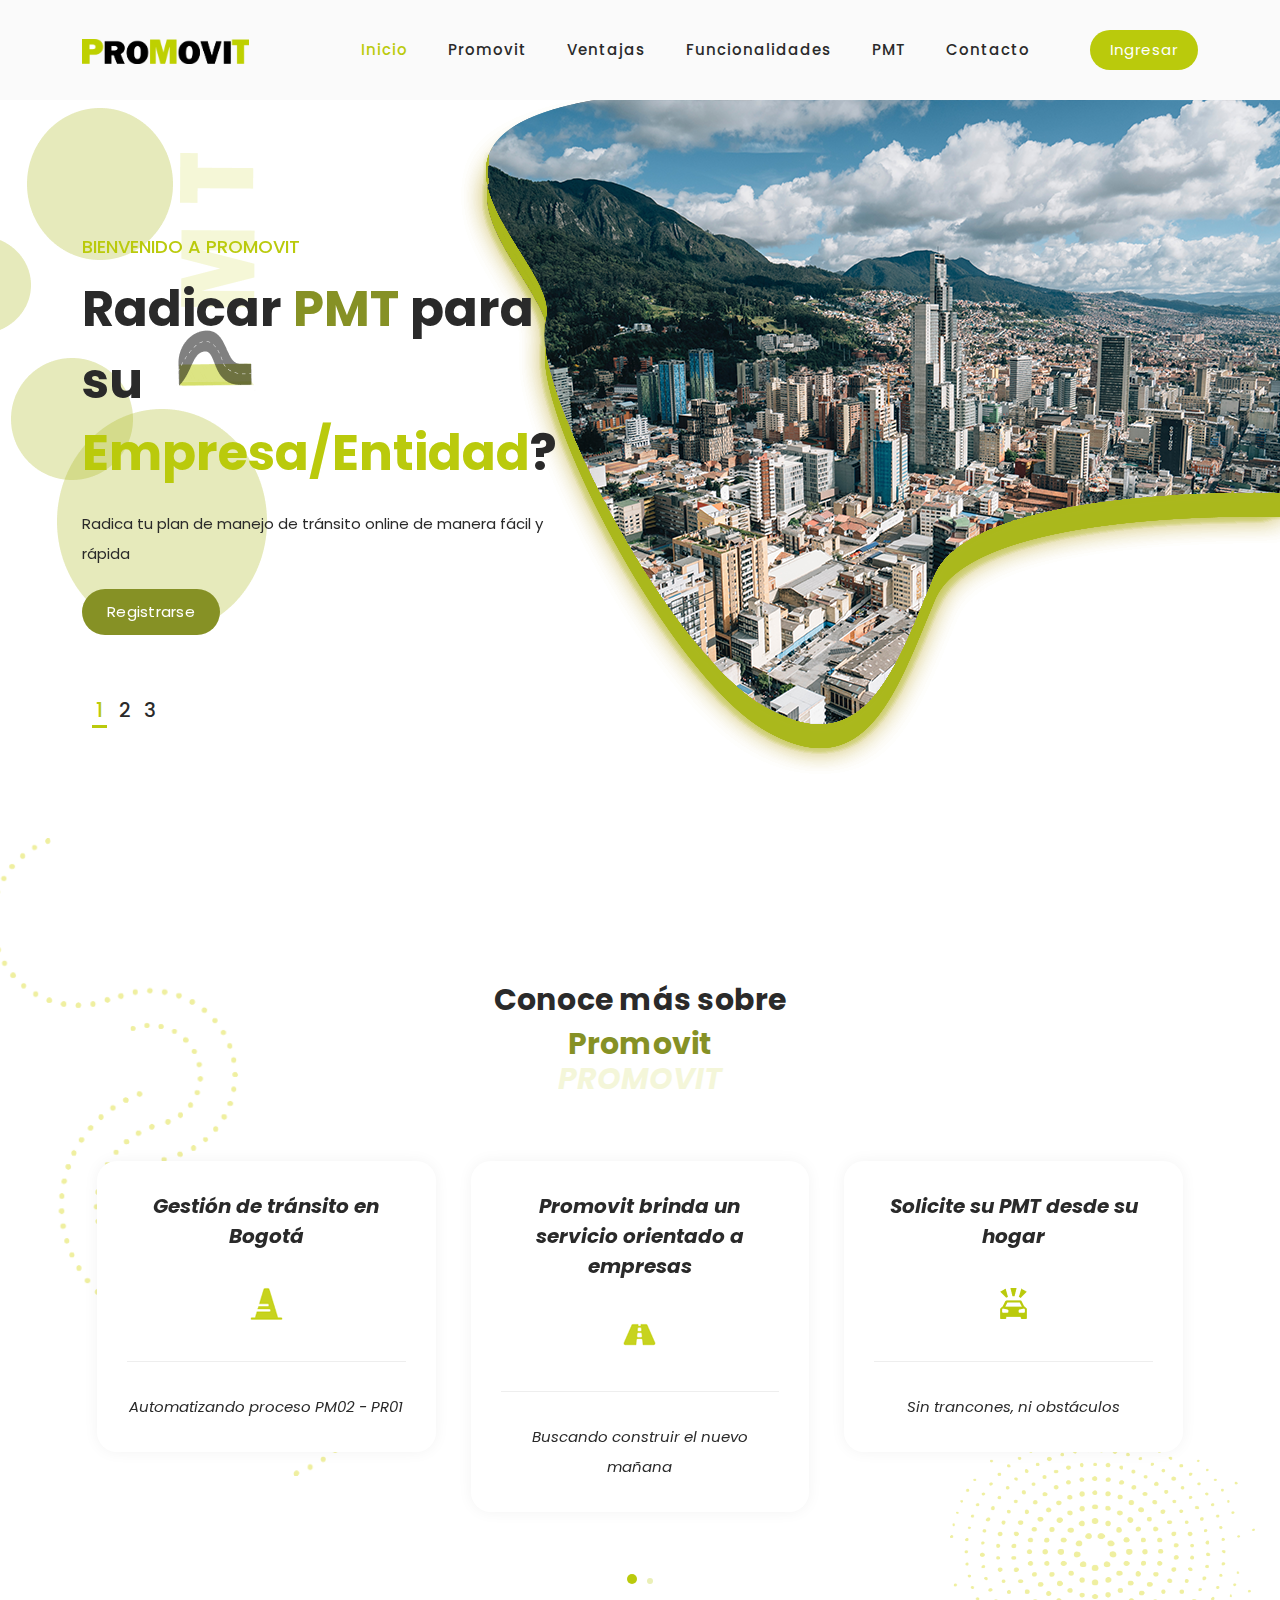
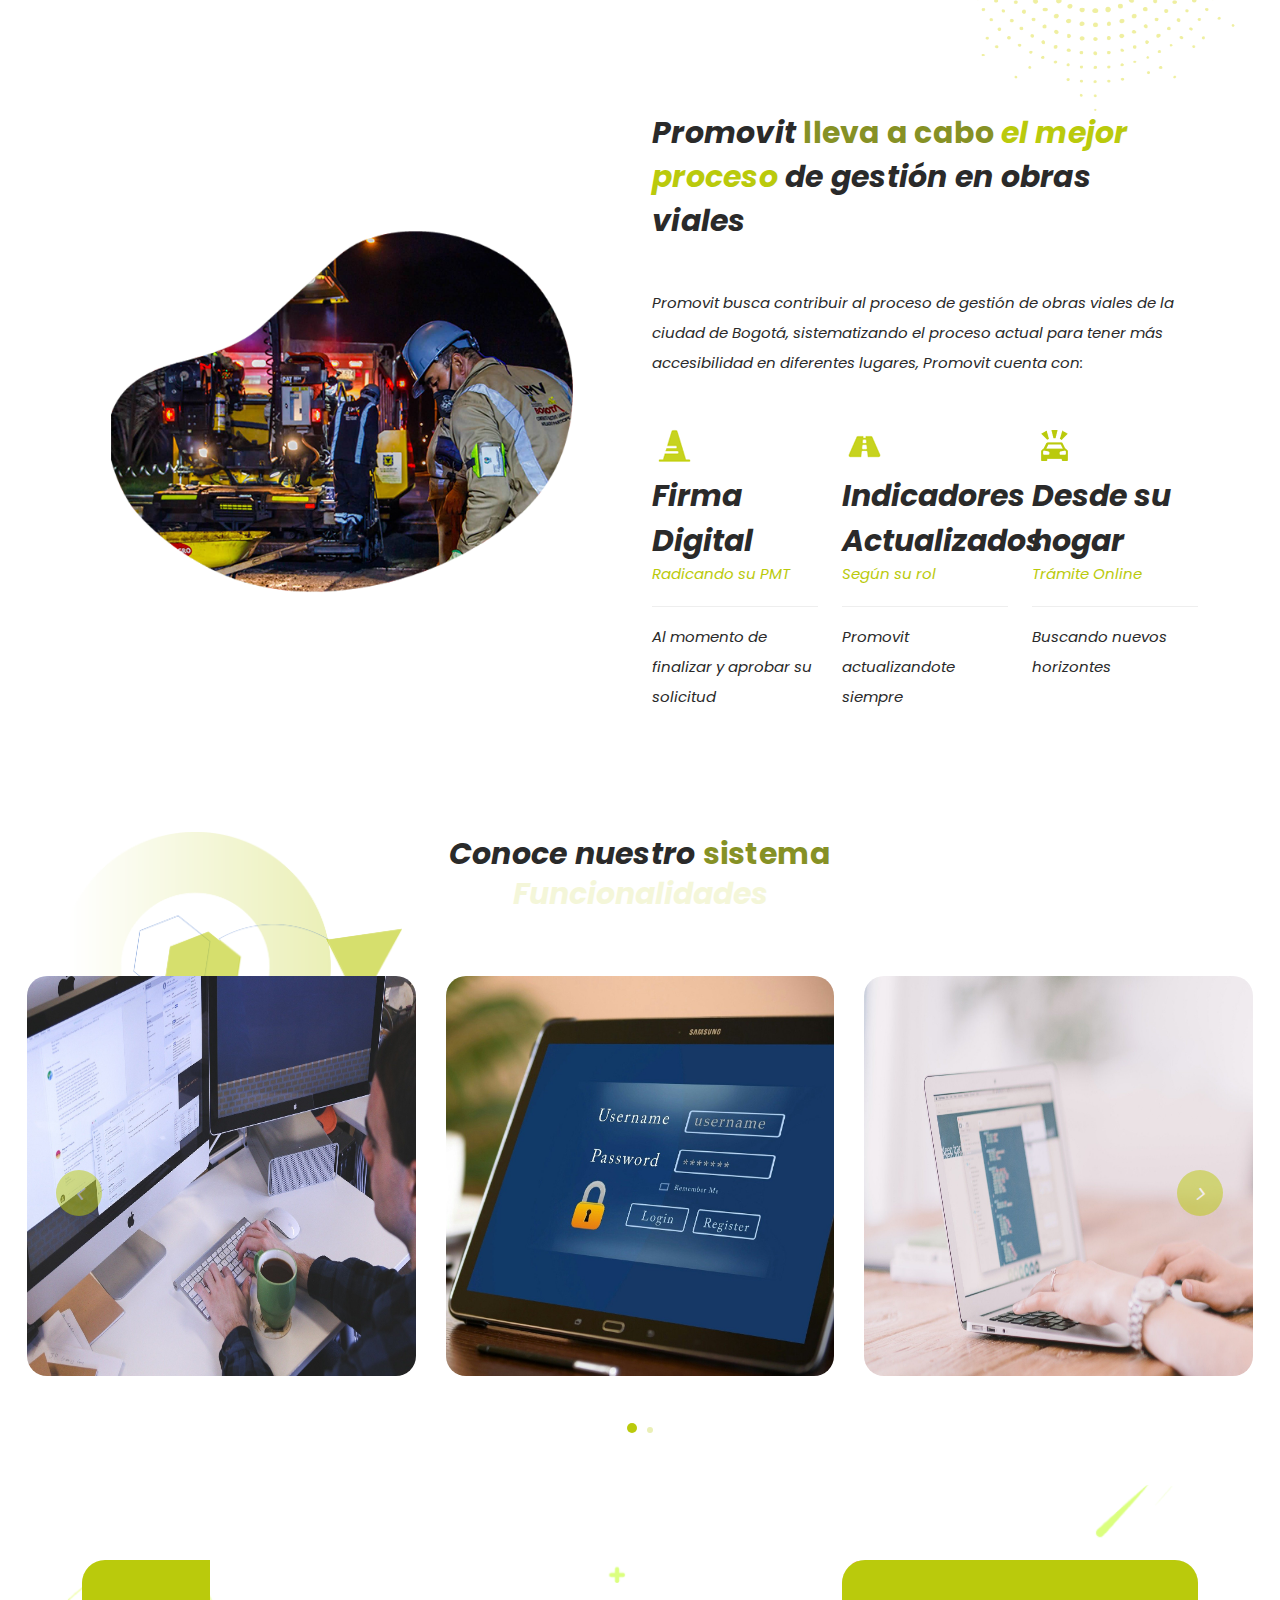
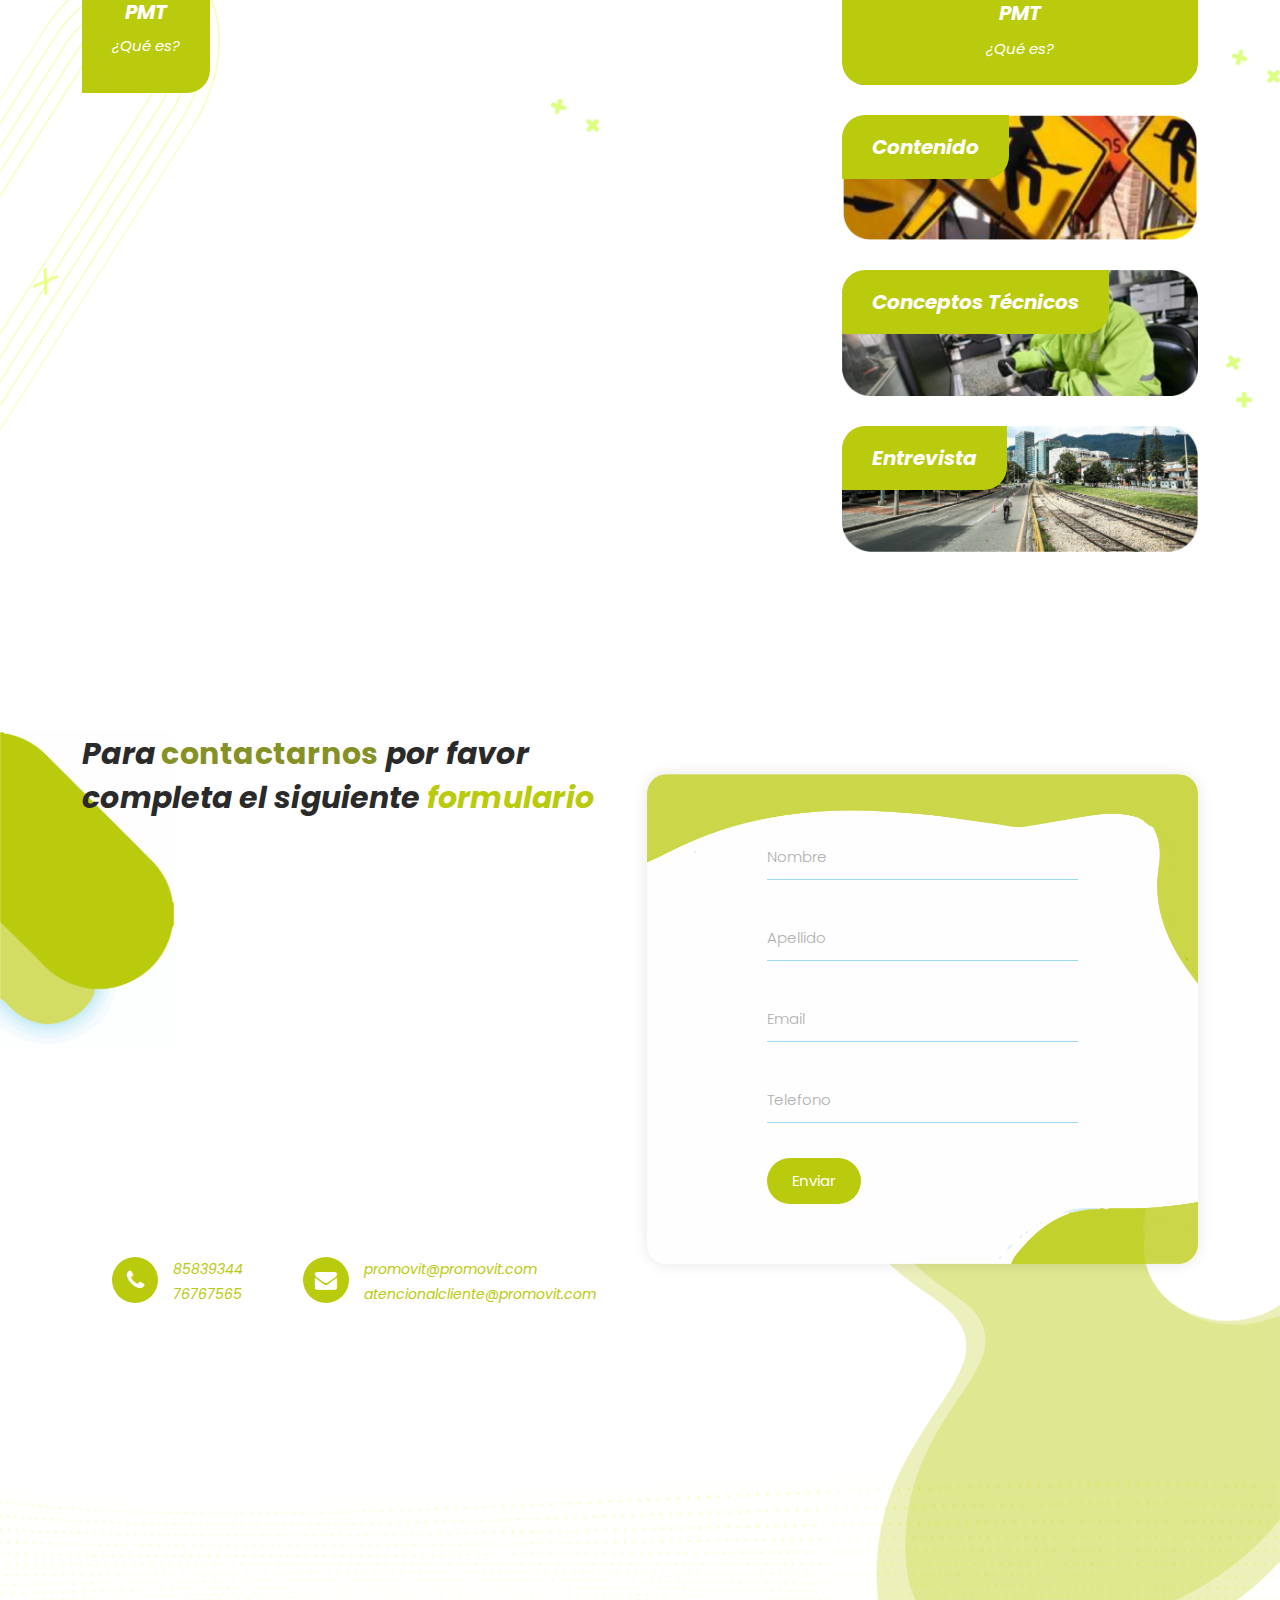
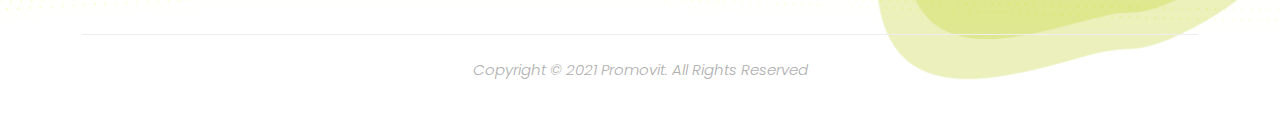
==== commit 8511f57f: "Cambio de forma de imagen, letras en dos columnas y retiro de redes sociales ." ====
--- a/index.html
+++ b/index.html
@@ -138,7 +138,7 @@
       <div class="row">
         <div class="col-lg-6 offset-lg-3">
           <div class="section-heading">
-            <h2>Conoce más sobre <em>Promovit,</em> lo que Promovit hace <span>y cómo lo hace</span></h2>
+            <h2>Conoce más sobre <em>Promovit</h2>
             <span>PROMOVIT</span>
           </div>
         </div>
@@ -460,6 +460,7 @@
           </div>
         </div>
         <div class="col-lg-5 align-self-center">
+          
           <form id="contact" action="" method="get">
             <div class="row">
               <div class="col-lg-12">
@@ -488,6 +489,7 @@
                 </fieldset>
               </div>
             </div>
+            
           </form>
         </div>
       </div>
@@ -507,35 +509,10 @@
   <footer>
     <div class="container">
       <div class="row">
-        <div class="col-lg-3">
-          <div class="about footer-item">
-            <div class="logo">
-              <a href="#"><img src="assets/images/logo.png" alt="Onix Digital TemplateMo"></a>
-            </div>
-            <a href="#">info@promovit.com</a>
-            <ul>
-              <li><a href="#"><i class="fa fa-facebook"></i></a></li>
-              <li><a href="#"><i class="fa fa-twitter"></i></a></li>
-              <li><a href="#"><i class="fa fa-behance"></i></a></li>
-              <li><a href="#"><i class="fa fa-instagram"></i></a></li>
-            </ul>
-          </div>
-        </div>
-        <div class="col-lg-3">
-          <div class="community footer-item">
-            <h4>Nuestro Sistema</h4>
-            <ul>
-              <li><a href="#">Indicadores</a></li>
-              <li><a href="#">Firma Digital</a></li>
-              <li><a href="#">Notificación</a></li>
-              <li><a href="#">Gestión de Usuarios</a></li>
-            </ul>
-          </div>
-        </div>
-        
+               
         <div class="col-lg-12">
           <div class="copyright">
-            <p>Copyright © 2021 Promovit. All Rights Reserved. 
+            <p>Copyright © 2021 Promovit. All Rights Reserved </p>
             <br>
             <!--Designed by <a rel="nofollow" href="https://templatemo.com" title="free CSS templates">TemplateMo</a></p>
             -->
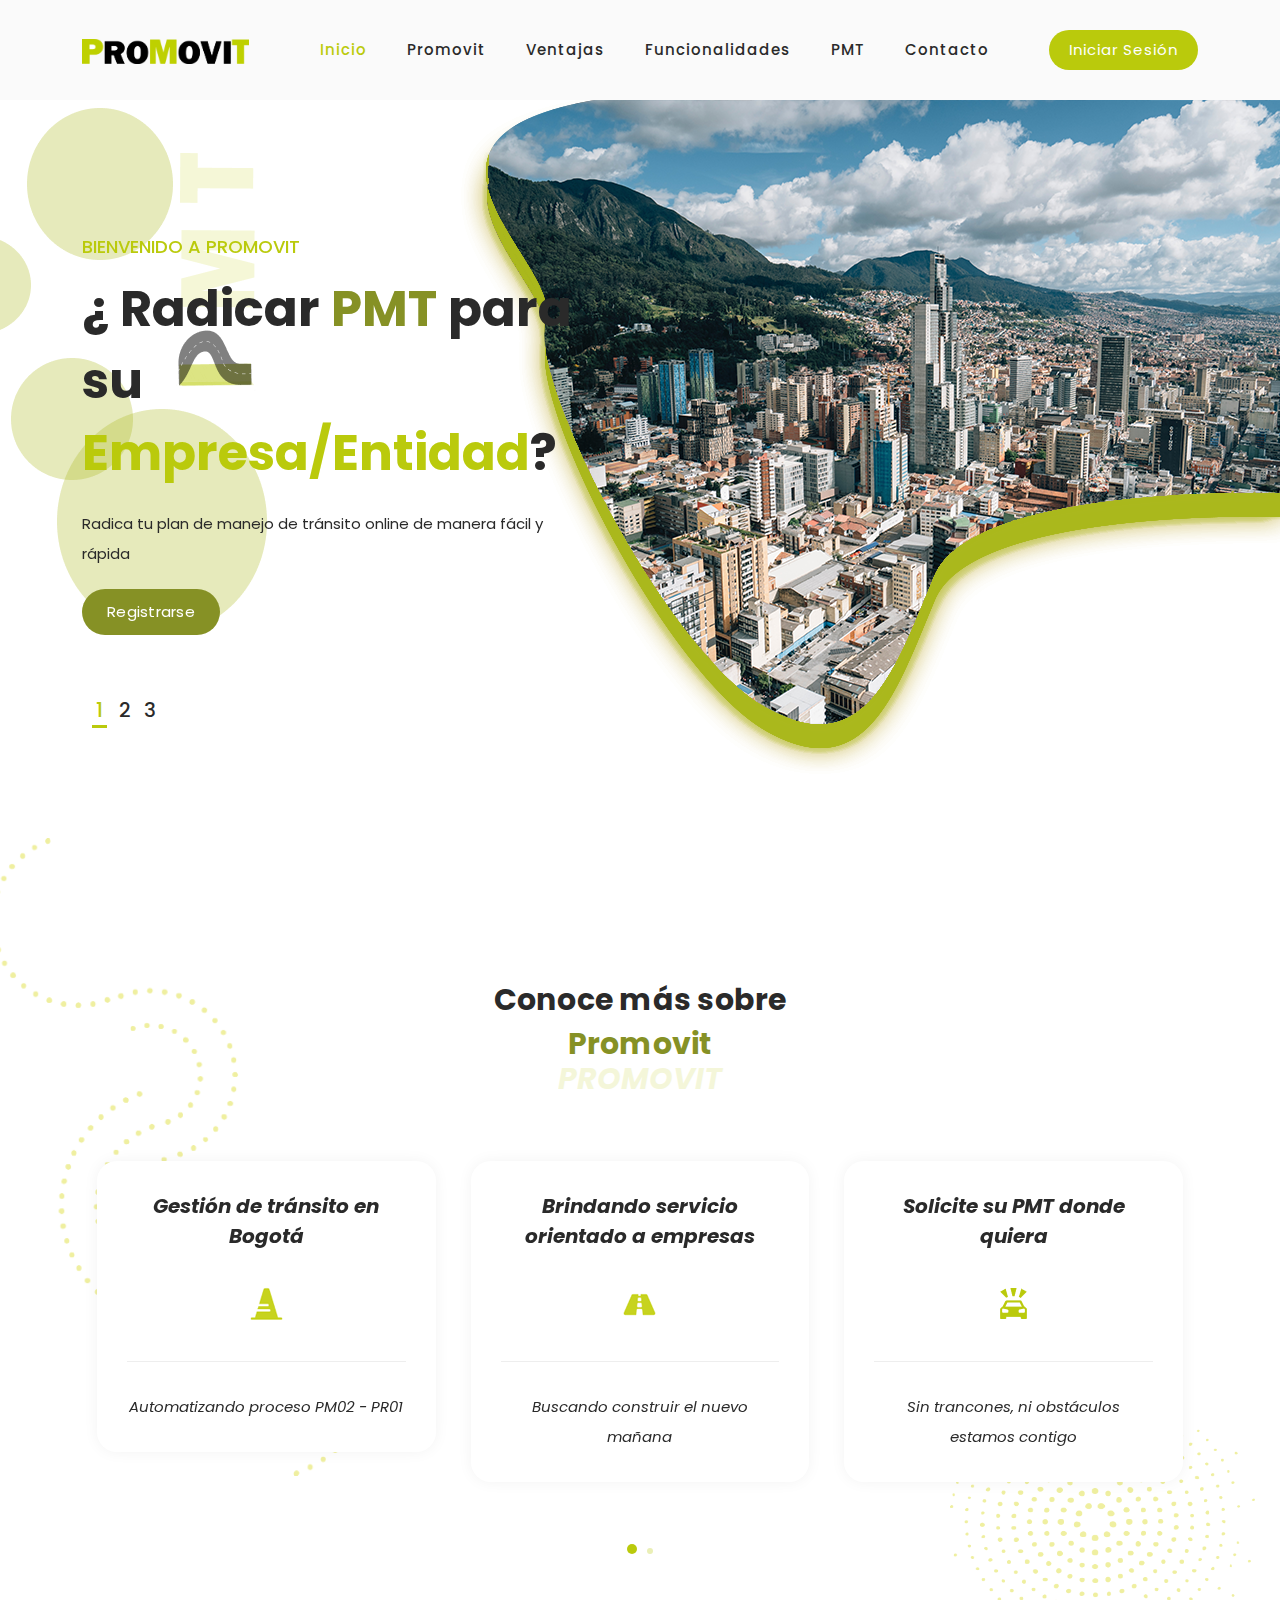
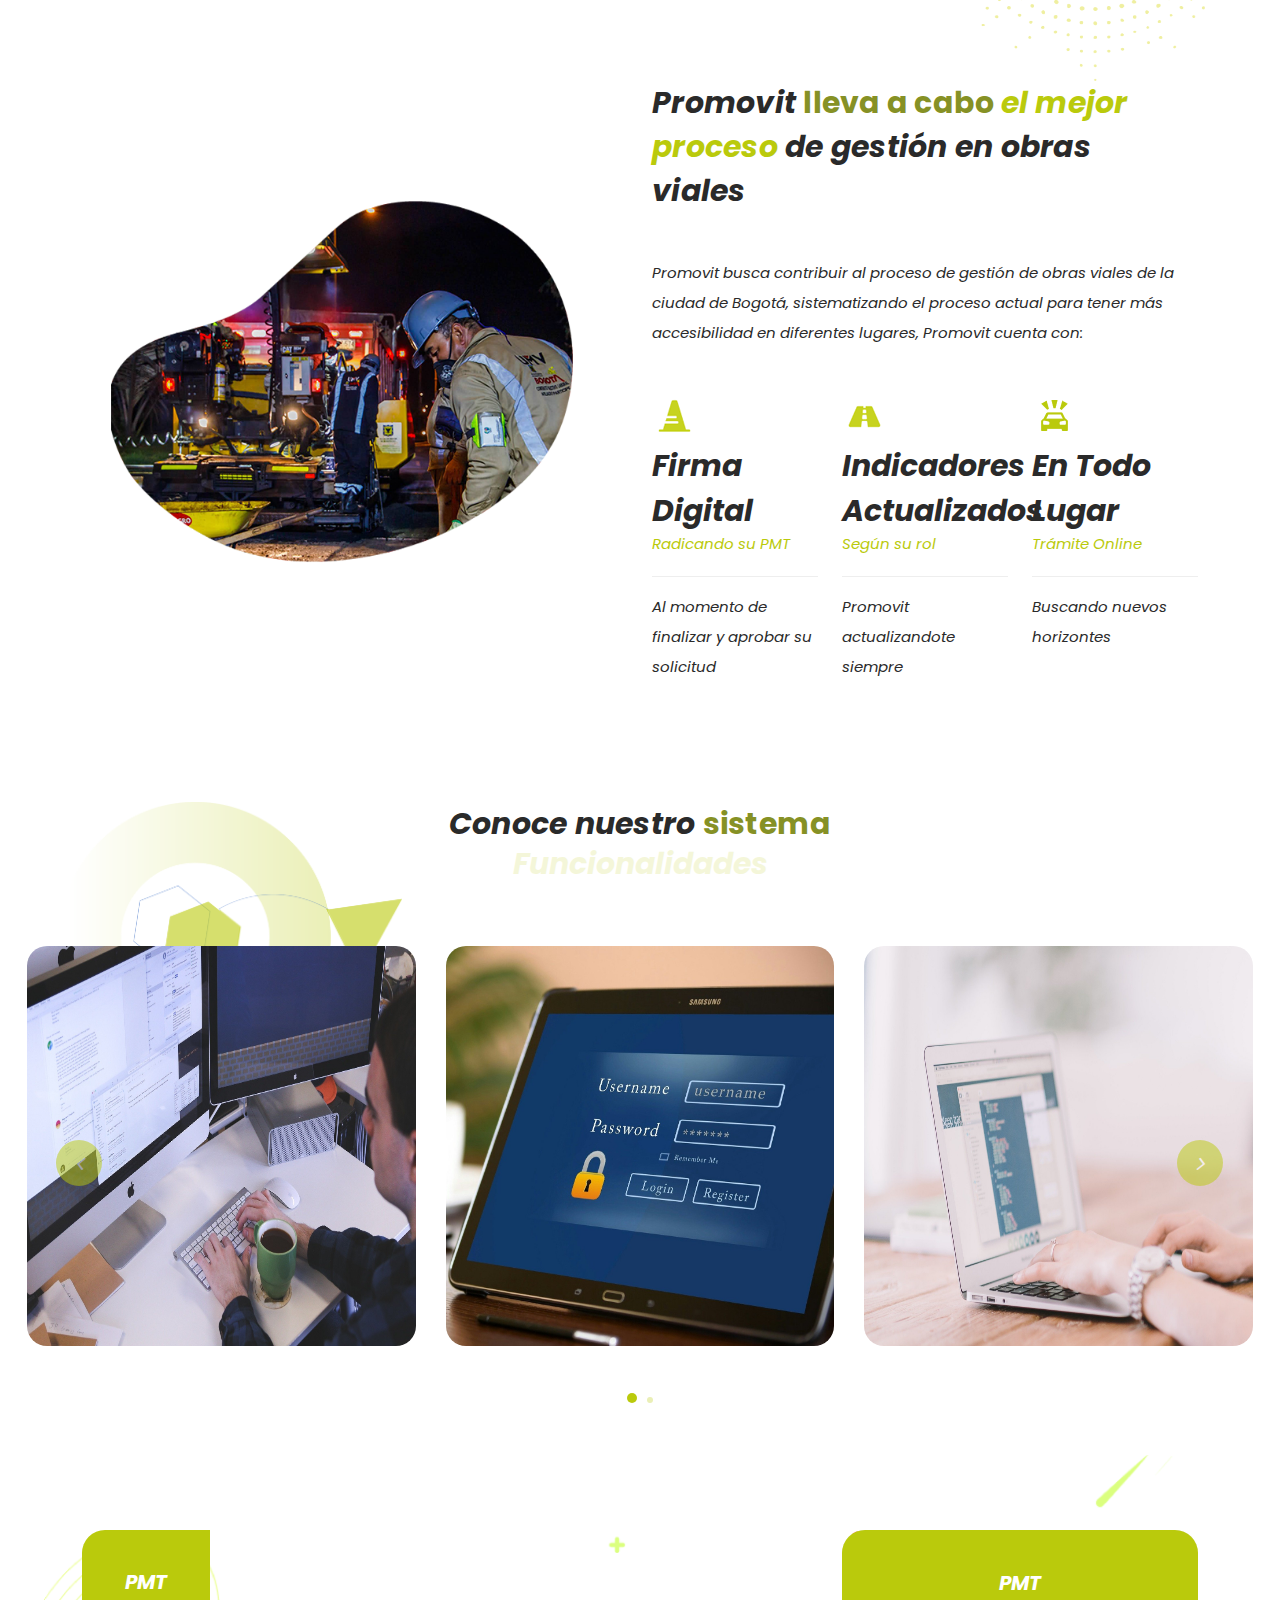
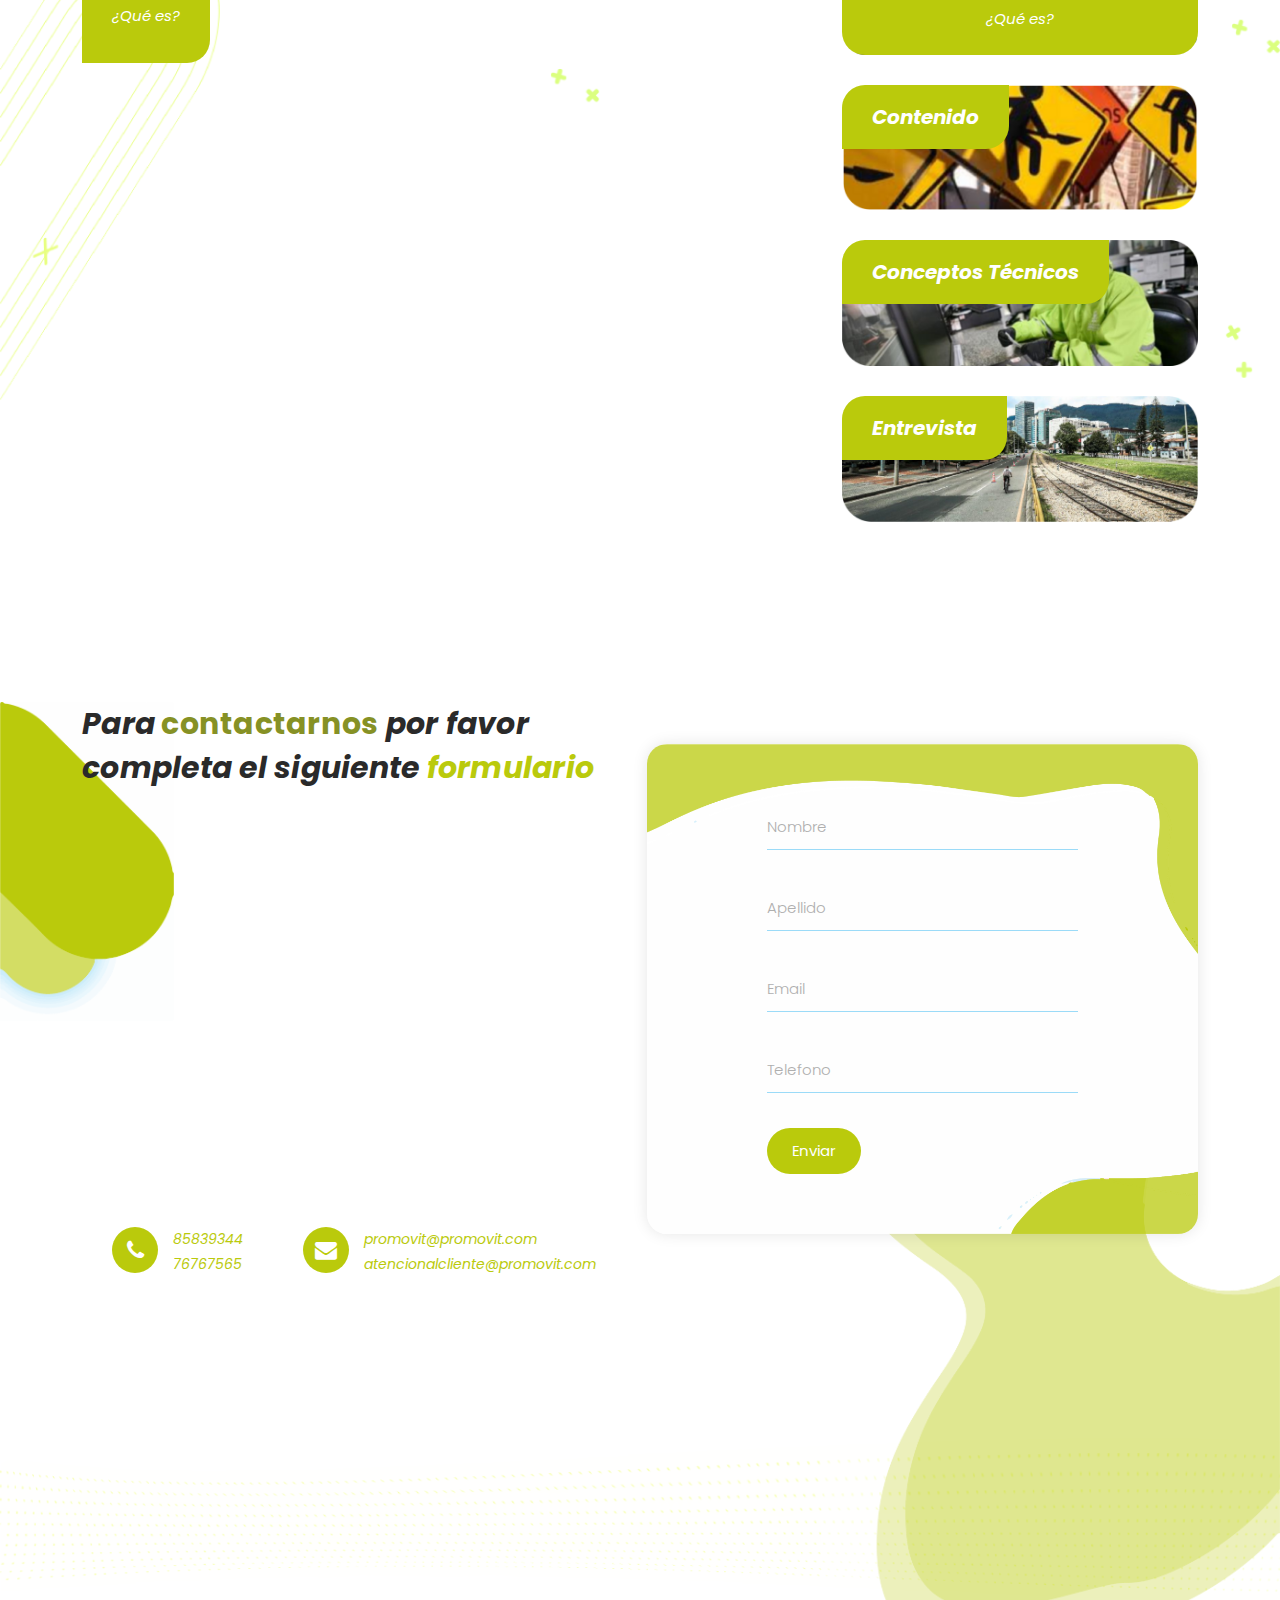
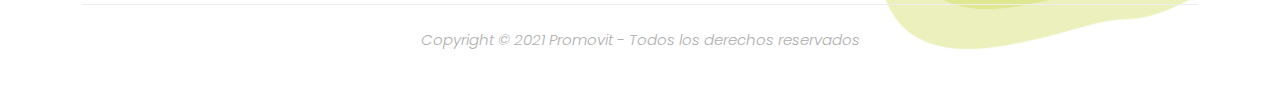
==== commit 7a681e92: "Update index.html" ====
--- a/index.html
+++ b/index.html
@@ -1,4 +1,3 @@
-
 <!DOCTYPE html>
 <html lang="en">
 
@@ -66,7 +65,7 @@
               <li class="scroll-to-section"><a href="#portfolio">Funcionalidades</a></li>
               <li class="scroll-to-section"><a href="#video">PMT</a></li> 
               <li class="scroll-to-section"><a href="#contact">Contacto</a></li> 
-              <li class="scroll-to-section"><div class="main-red-button-hover"><a href="#contact">Ingresar</a></div></li> 
+              <li class="scroll-to-section"><div class="main-red-button-hover"><a href="#contact">Iniciar Sesión</a></div></li> 
             </ul>        
             <a class='menu-trigger'>
                 <span>Menú</span>
@@ -88,7 +87,7 @@
               <div class="owl-carousel owl-banner">
                 <div class="item header-text">
                   <h6>Bienvenido a Promovit</h6>
-                  <h2>Radicar <em> PMT</em> para su <span>Empresa/Entidad</span>?</h2>
+                  <h2>¿ Radicar <em> PMT</em> para su <span>Empresa/Entidad</span>?</h2>
                   <p>Radica tu plan de manejo de tránsito online de manera fácil y rápida</p>
                   <div class="down-buttons">
                     <div class="main-blue-button-hover">
@@ -154,22 +153,22 @@
               <p>Automatizando proceso PM02 - PR01</p>
             </div>
             <div class="item">
-              <h4>Promovit brinda un servicio orientado a empresas</h4>
+              <h4>Brindando servicio orientado a empresas</h4>
               <div class="icon"><img src="assets/images/service-icon-02.png" alt=""></div>
               <p>Buscando construir el nuevo mañana</p>
             </div>
             <div class="item">
-              <h4>Solicite su PMT desde su hogar</h4>
+              <h4>Solicite su PMT donde quiera</h4>
               <div class="icon"><img src="assets/images/service-icon-03.png" alt=""></div>
-              <p>Sin trancones, ni obstáculos</p>
-            </div>
-            <div class="item">
-              <h4>Promovit sistematiza tus procesos de gestión</h4>
+              <p>Sin trancones, ni obstáculos estamos contigo</p>
+            </div>
+            <div class="item">
+              <h4>Sistematizamos sus procesos de tramite</h4>
               <div class="icon"><img src="assets/images/service-icon-04.png" alt=""></div>
               <p>Mejorando la gestión de tránsito y movilidad</p>
             </div>
             <div class="item">
-              <h4>Promovit cuenta con última tecnología</h4>
+              <h4>Contamos con la última tecnología</h4>
               <div class="icon"><img src="assets/images/service-icon-05.png" alt=""></div>
               <p>Buscando una mejora continúa</p>
             </div>
@@ -229,7 +228,7 @@
                     <div class="icon">
                       <img src="assets/images/service-icon-03.png" alt="">
                     </div>
-                    <div class="count-digit">Desde su hogar</div>
+                    <div class="count-digit">En Todo Lugar</div>
                     <div class="count-title">Trámite Online</div>
                     <p>Buscando nuevos horizontes</p>
                   </div>
@@ -321,7 +320,7 @@
                 <div class="hover-effect">
                   <div class="inner-content">
                     <a href="#"><h4>Indicadores</h4></a>
-                    <span>Promovit te permite visualizar cuantos PMT's han sido aprobados, cuantos no o cuantos estan pendientes.</span>
+                    <span>Promovit te permite visualizar cuantos PMT's han sido aprobados, denegados o pendientes.</span>
                   </div>
                 </div>
               </div>
@@ -512,7 +511,7 @@
                
         <div class="col-lg-12">
           <div class="copyright">
-            <p>Copyright © 2021 Promovit. All Rights Reserved </p>
+            <p>Copyright © 2021 Promovit - Todos los derechos reservados </p>
             <br>
             <!--Designed by <a rel="nofollow" href="https://templatemo.com" title="free CSS templates">TemplateMo</a></p>
             -->
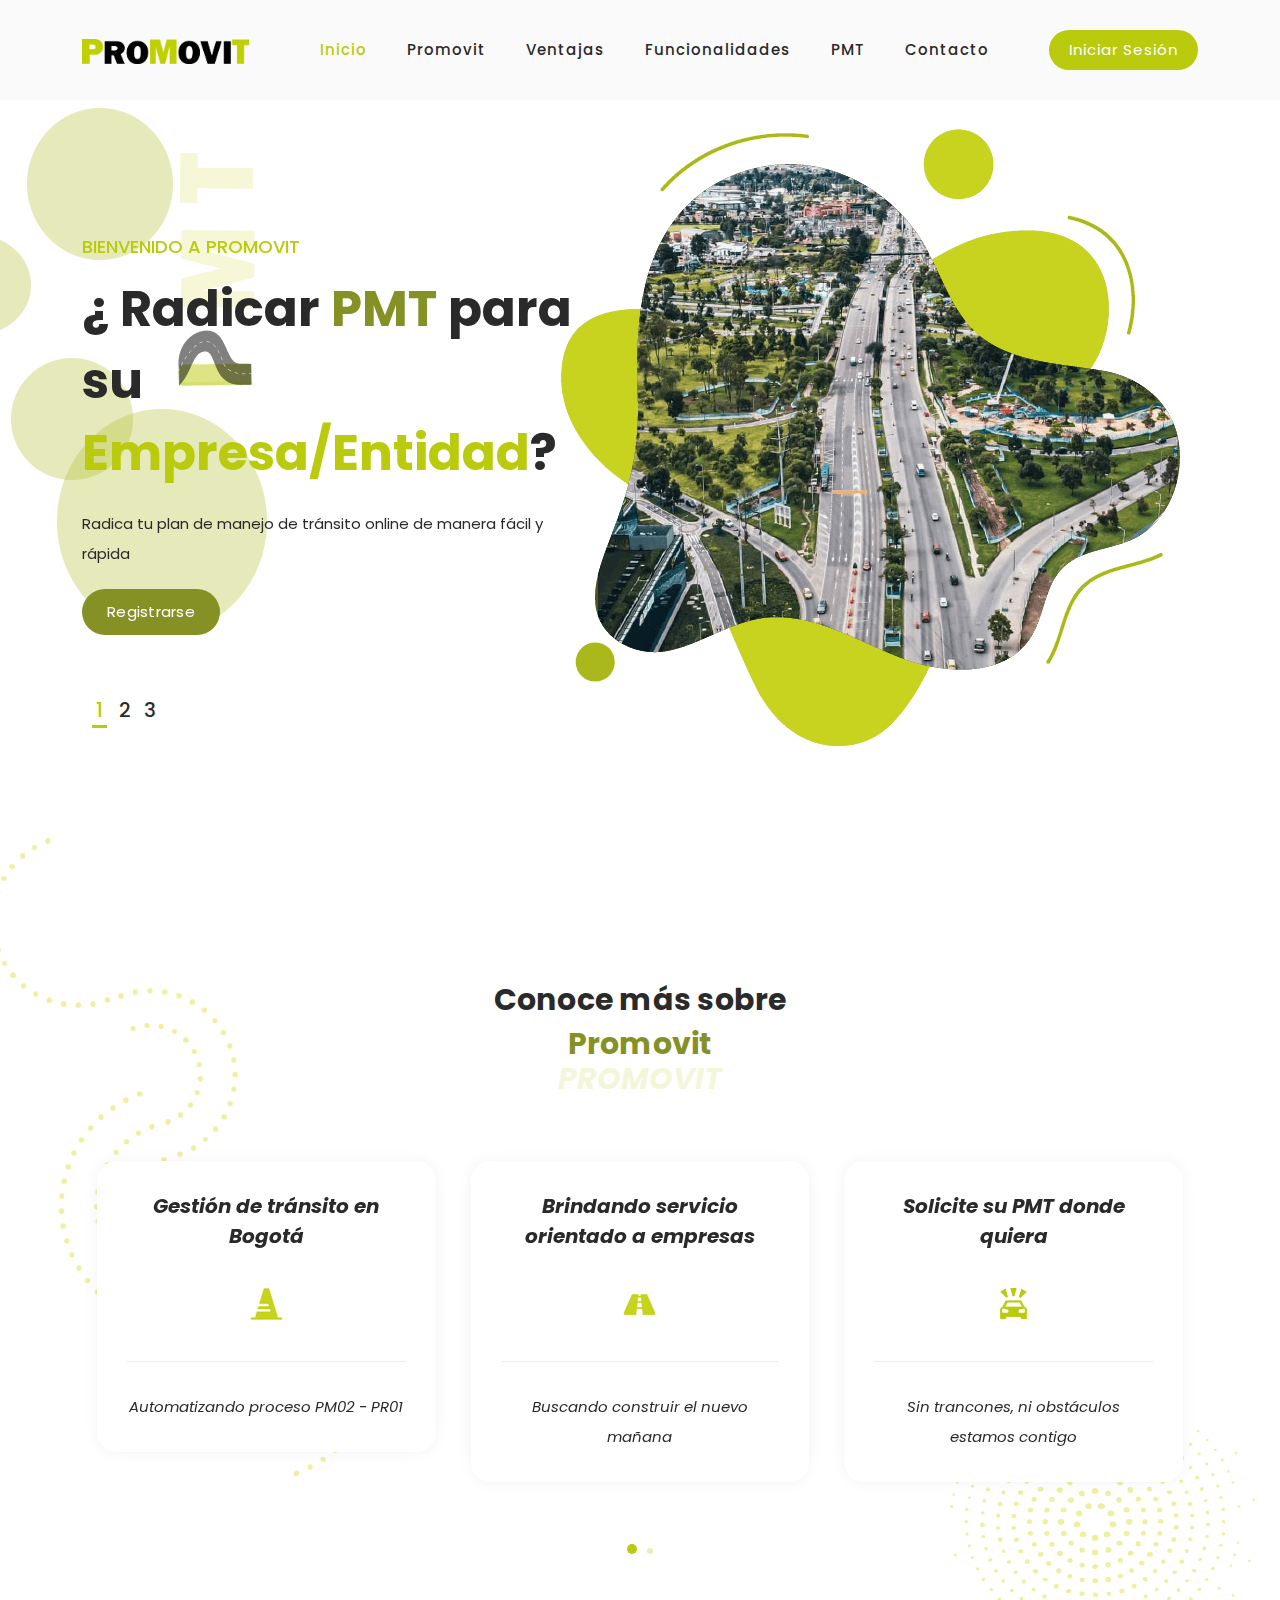
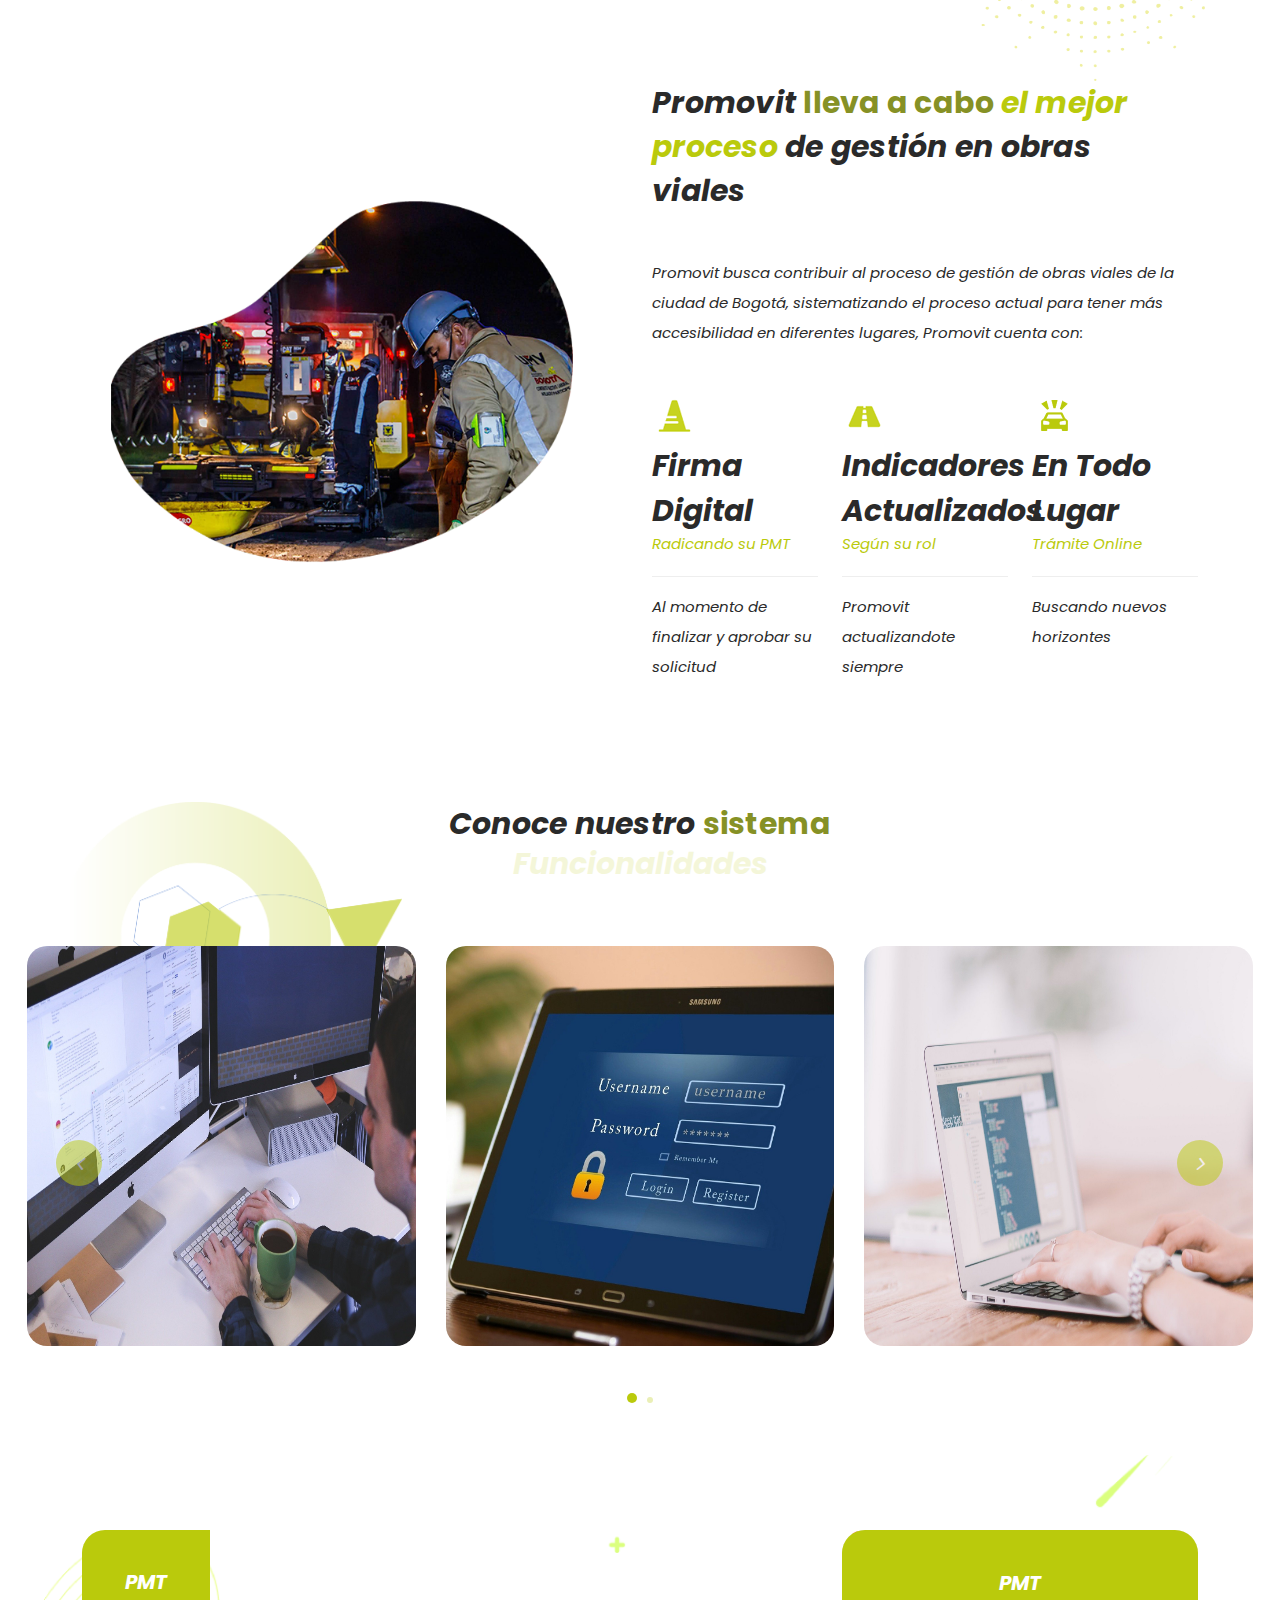
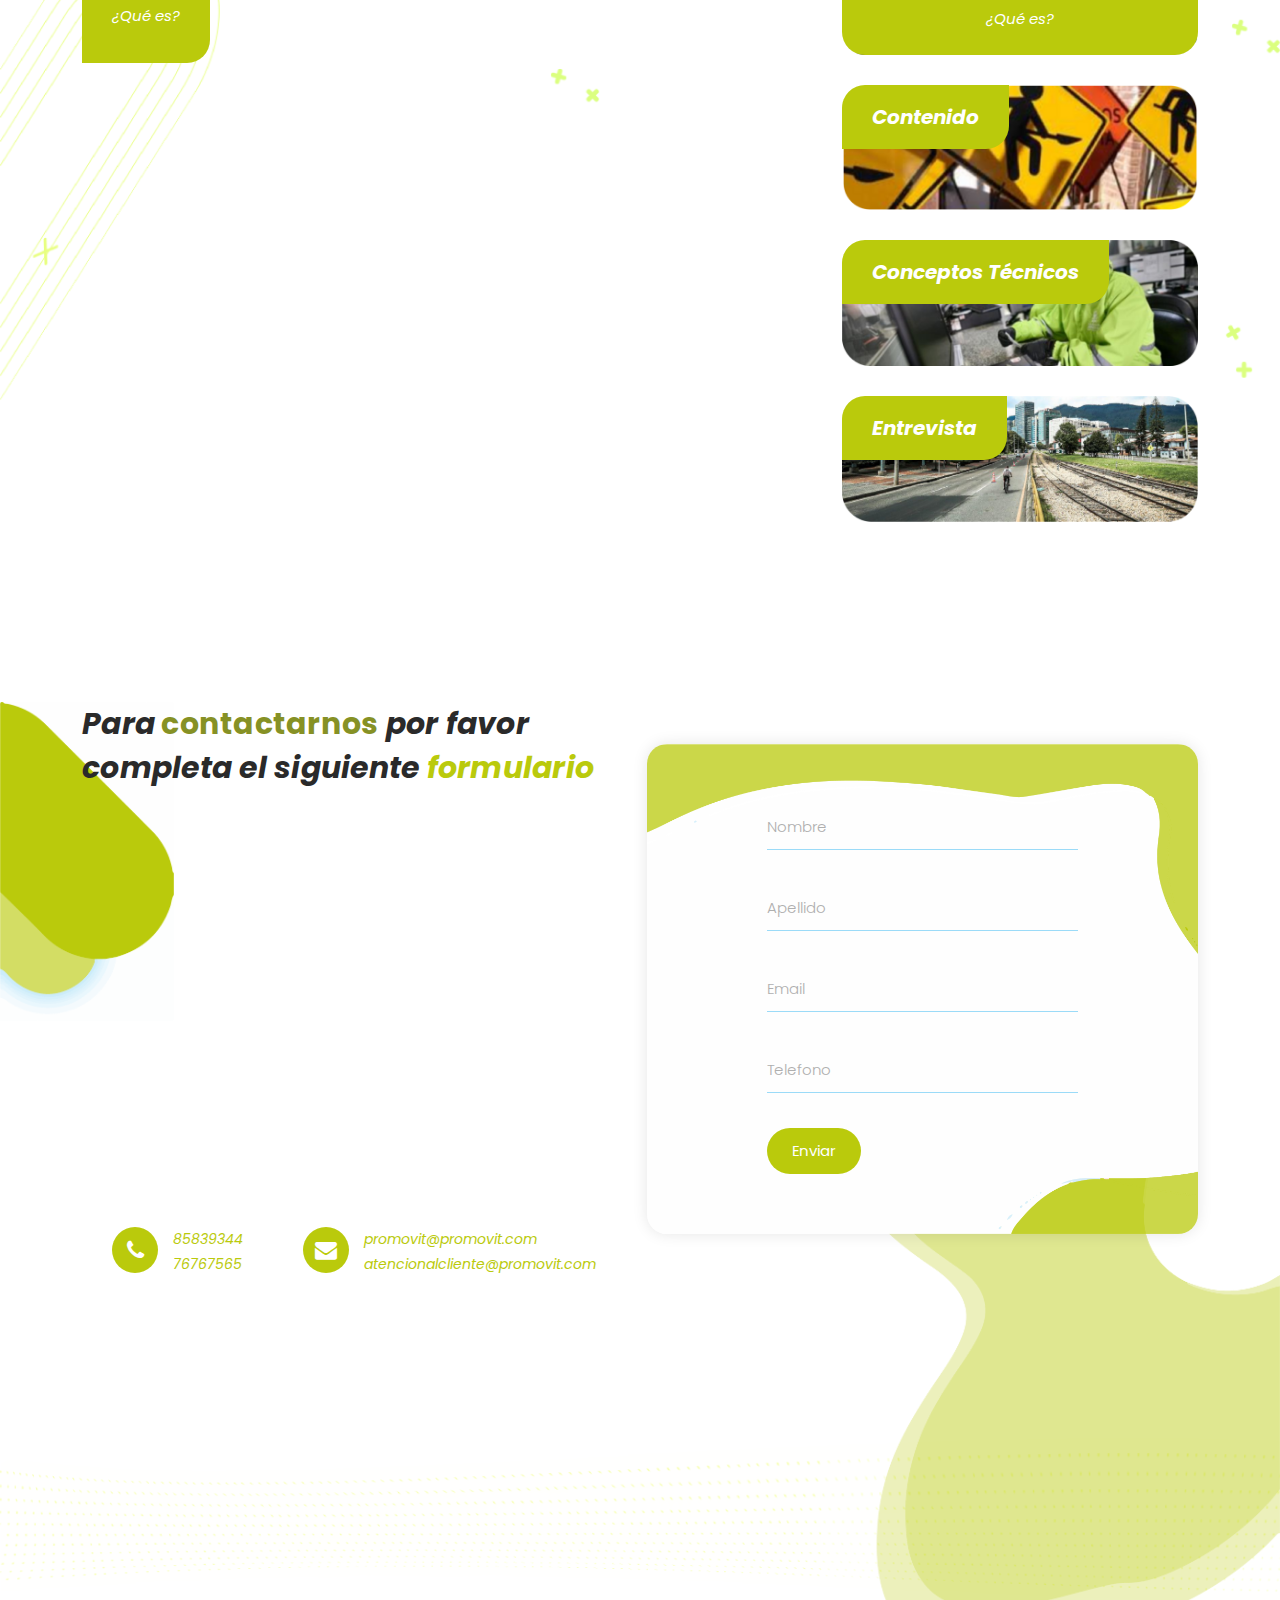
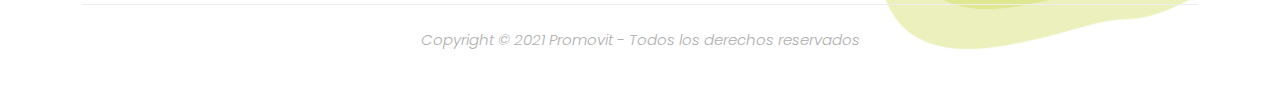
==== commit b6ce5a20: "Login y registro" ====
--- a/index.html
+++ b/index.html
@@ -65,7 +65,7 @@
               <li class="scroll-to-section"><a href="#portfolio">Funcionalidades</a></li>
               <li class="scroll-to-section"><a href="#video">PMT</a></li> 
               <li class="scroll-to-section"><a href="#contact">Contacto</a></li> 
-              <li class="scroll-to-section"><div class="main-red-button-hover"><a href="#contact">Iniciar Sesión</a></div></li> 
+              <li class="scroll-to-section"><div class="main-red-button-hover"><a href="login.html">Iniciar Sesión</a></div></li> 
             </ul>        
             <a class='menu-trigger'>
                 <span>Menú</span>
